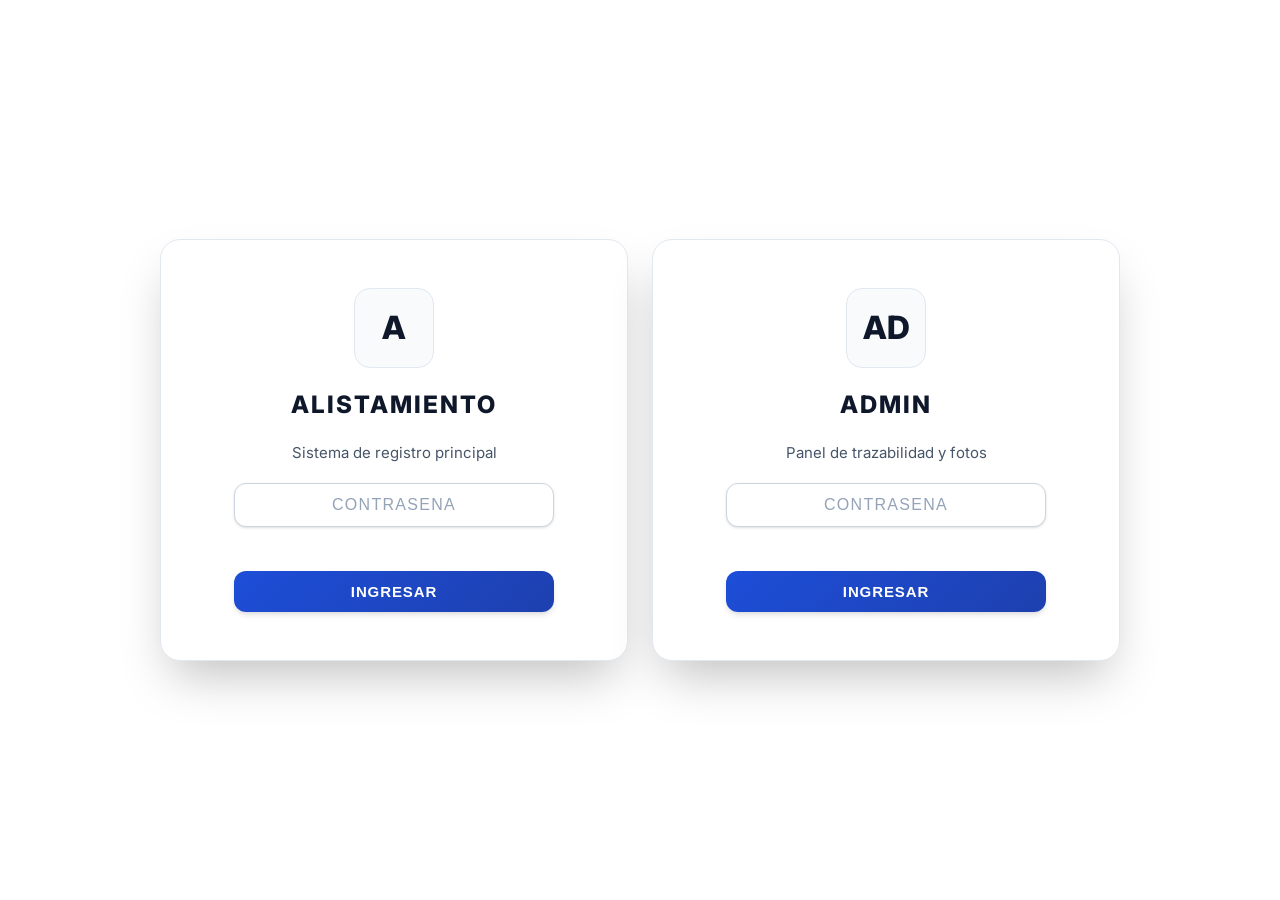
==== index.html @ 865c9947 "Add files via upload" ====
<!DOCTYPE html>
<html lang="es">
<head>
  <meta charset="UTF-8">
  <meta name="viewport" content="width=device-width, initial-scale=1.0">
  <title>ALISTAMIENTO - INICIO</title>
  <link rel="icon" type="image/png" href="Logo-Web-SI3.png">
  <link rel="stylesheet" href="Estilo.css">
  <style>
    .landing {
      min-height: 100vh;
      background: #ffffff;
      display: flex;
      align-items: center;
      justify-content: center;
      padding: 24px;
    }
    .landing-grid {
      width: 100%;
      max-width: 960px;
      display: grid;
      grid-template-columns: repeat(2, 1fr);
      gap: 24px;
    }
    .landing-card {
      background: #ffffff;
      border: 1px solid var(--border-light);
      border-radius: var(--radius-2xl);
      padding: 48px 32px;
      box-shadow: var(--shadow-2xl);
      text-align: center;
      display: flex;
      flex-direction: column;
      align-items: center;
      gap: 18px;
      text-decoration: none;
      color: inherit;
    }
    .landing-card:hover {
      transform: translateY(-6px);
      box-shadow: var(--shadow-2xl), 0 0 0 2px var(--primary-300);
      border-color: var(--primary-400);
    }
    .landing-icon {
      width: 80px;
      height: 80px;
      border-radius: var(--radius-xl);
      background: var(--bg-secondary);
      display: flex;
      align-items: center;
      justify-content: center;
      font-size: 32px;
      font-weight: 800;
      color: var(--text-primary);
      border: 1px solid var(--border-light);
    }
    .landing-title {
      font-size: 1.5rem;
      font-weight: 800;
      text-transform: uppercase;
      letter-spacing: 0.08em;
      color: var(--text-primary);
    }
    .landing-subtitle {
      font-size: 0.9375rem;
      color: var(--text-secondary);
      line-height: 1.5;
    }
    .landing-form {
      display: flex;
      flex-direction: column;
      gap: 12px;
      width: 100%;
      max-width: 320px;
    }
    .landing-input {
      width: 100%;
      padding: 12px 14px;
      border: 1.5px solid var(--border-default);
      border-radius: var(--radius-lg);
      font-size: 1rem;
      background: var(--bg-primary);
      color: var(--text-primary);
      box-shadow: var(--shadow-sm);
      text-align: center;
      letter-spacing: 0.08em;
    }
    .landing-input::placeholder {
      text-transform: uppercase;
      color: var(--text-tertiary);
      letter-spacing: 0.08em;
    }
    .landing-btn {
      width: 100%;
      padding: 12px 18px;
      border: none;
      border-radius: var(--radius-lg);
      background: linear-gradient(135deg, var(--primary-600) 0%, var(--primary-700) 100%);
      color: var(--text-inverse);
      font-weight: 700;
      letter-spacing: 0.06em;
      text-transform: uppercase;
      font-size: 0.9375rem;
      box-shadow: var(--shadow-md);
      cursor: pointer;
    }
    .landing-btn:hover {
      background: linear-gradient(135deg, var(--primary-700) 0%, var(--primary-800) 100%);
    }
    .landing-error {
      font-size: 0.875rem;
      color: #dc2626;
      font-weight: 700;
      text-transform: uppercase;
      letter-spacing: 0.04em;
      min-height: 20px;
    }
    @media (max-width: 640px) {
      .landing-grid {
        grid-template-columns: 1fr;
      }
      .landing-card {
        padding: 36px 24px;
      }
    }
  </style>
</head>
<body>
  <div class="landing">
    <div class="landing-grid">
      <div class="landing-card">
        <div class="landing-icon">A</div>
        <div class="landing-title">Alistamiento</div>
        <div class="landing-subtitle">Sistema de registro principal</div>
        <form class="landing-form" data-module="alistamiento">
          <input type="password" class="landing-input" placeholder="CONTRASENA" autocomplete="off" required>
          <div class="landing-error"></div>
          <button type="submit" class="landing-btn">INGRESAR</button>
        </form>
      </div>
      <div class="landing-card">
        <div class="landing-icon">AD</div>
        <div class="landing-title">Admin</div>
        <div class="landing-subtitle">Panel de trazabilidad y fotos</div>
        <form class="landing-form" data-module="admin">
          <input type="password" class="landing-input" placeholder="CONTRASENA" autocomplete="off" required>
          <div class="landing-error"></div>
          <button type="submit" class="landing-btn">INGRESAR</button>
        </form>
      </div>
    </div>
  </div>

  <script>
    const expectedPasswords = {
      alistamiento: 'ALISTAMIENTOCEDI2',
      admin: 'TRAZABILIDADCEDI2'
    };

    const redirects = {
      alistamiento: 'Alistamiento.html',
      admin: 'admin.html'
    };

    document.querySelectorAll('.landing-form').forEach(form => {
      const module = form.getAttribute('data-module');
      const input = form.querySelector('.landing-input');
      const error = form.querySelector('.landing-error');
      const btn = form.querySelector('.landing-btn');

      form.addEventListener('submit', (e) => {
        e.preventDefault();
        const password = input.value.trim();
        const expected = expectedPasswords[module];

        if (!password) {
          error.textContent = 'Ingresa la contrasena';
          return;
        }
        if (password !== expected) {
          error.textContent = 'Contrasena incorrecta';
          return;
        }

        error.textContent = '';
        btn.disabled = true;
        btn.textContent = 'INGRESANDO...';
        setTimeout(() => {
          window.location.href = redirects[module];
        }, 200);
      });
    });
  </script>
</body>
</html>
---- Estilo.css ----
@import url('https://fonts.googleapis.com/css2?family=Inter:wght@300;400;500;600;700;800&display=swap');

:root {
  --primary-50: #eff6ff;
  --primary-100: #dbeafe;
  --primary-200: #bfdbfe;
  --primary-300: #93c5fd;
  --primary-400: #60a5fa;
  --primary-500: #2563eb;
  --primary-600: #1d4ed8;
  --primary-700: #1e40af;
  --primary-800: #1e3a8a;
  --primary-900: #172554;

  --accent-50: #f0fdf4;
  --accent-100: #dcfce7;
  --accent-200: #bbf7d0;
  --accent-500: #22c55e;
  --accent-600: #16a34a;
  --accent-700: #15803d;

  --danger-50: #fef2f2;
  --danger-100: #fee2e2;
  --danger-500: #ef4444;
  --danger-600: #dc2626;
  --danger-700: #b91c1c;

  --gray-50: #f9fafb;
  --gray-100: #f3f4f6;
  --gray-200: #e5e7eb;
  --gray-300: #d1d5db;
  --gray-400: #9ca3af;
  --gray-500: #6b7280;
  --gray-600: #4b5563;
  --gray-700: #374151;
  --gray-800: #1f2937;
  --gray-900: #111827;

  --success: var(--accent-600);
  --warning: #f59e0b;
  --info: var(--primary-500);

  --bg-primary: #ffffff;
  --bg-secondary: #f8fafc;
  --bg-tertiary: #f1f5f9;
  --text-primary: #0f172a;
  --text-secondary: #475569;
  --text-tertiary: #94a3b8;
  --text-inverse: #ffffff;

  --border-light: #e2e8f0;
  --border-default: #cbd5e1;
  --border-dark: #94a3b8;

  --shadow-xs: 0 1px 2px 0 rgba(0, 0, 0, 0.05);
  --shadow-sm: 0 1px 3px 0 rgba(0, 0, 0, 0.1), 0 1px 2px -1px rgba(0, 0, 0, 0.1);
  --shadow-md: 0 4px 6px -1px rgba(0, 0, 0, 0.1), 0 2px 4px -2px rgba(0, 0, 0, 0.1);
  --shadow-lg: 0 10px 15px -3px rgba(0, 0, 0, 0.1), 0 4px 6px -4px rgba(0, 0, 0, 0.1);
  --shadow-xl: 0 20px 25px -5px rgba(0, 0, 0, 0.1), 0 8px 10px -6px rgba(0, 0, 0, 0.1);
  --shadow-2xl: 0 25px 50px -12px rgba(0, 0, 0, 0.25);

  --radius-sm: 0.375rem;
  --radius-md: 0.5rem;
  --radius-lg: 0.75rem;
  --radius-xl: 1rem;
  --radius-2xl: 1.25rem;
  --radius-full: 9999px;

  --space-1: 0.25rem;
  --space-2: 0.5rem;
  --space-3: 0.75rem;
  --space-4: 1rem;
  --space-5: 1.25rem;
  --space-6: 1.5rem;
  --space-8: 2rem;
  --space-10: 2.5rem;
  --space-12: 3rem;
}

*, *::before, *::after {
  margin: 0;
  padding: 0;
  box-sizing: border-box;
}

/* Respeta la preferencia del usuario de reducir animaciones */
@media (prefers-reduced-motion: reduce) {
  *, *::before, *::after {
    animation-duration: 0.01ms !important;
    animation-iteration-count: 1 !important;
    transition-duration: 0.01ms !important;
    scroll-behavior: auto !important;
  }
}

/* Anillo de foco visible y consistente para navegación por teclado */
a:focus-visible,
button:focus-visible,
input:focus-visible,
select:focus-visible,
.btn:focus-visible,
.menu-link:focus-visible,
.referencia-item:focus-visible {
  outline: 2px solid var(--primary-500);
  outline-offset: 2px;
}

::-webkit-scrollbar {
  width: 8px;
  height: 8px;
}

::-webkit-scrollbar-thumb {
  background: #cbd5e1;
  border-radius: var(--radius-full);
  border: 2px solid #f8fafc;
}

::-webkit-scrollbar-track {
  background: #f1f5f9;
  border-radius: var(--radius-full);
}

body {
  font-family: 'Inter', -apple-system, BlinkMacSystemFont, 'Segoe UI', Roboto, Oxygen, Ubuntu, Cantarell, sans-serif;
  font-size: 16px;
  line-height: 1.6;
  color: var(--text-primary);
  background: #f1f5f9;
  min-height: 100vh;
  padding: 0;
}

.header {
  background: #ffffff;
  color: var(--text-primary);
  padding: var(--space-5) var(--space-8);
  display: flex;
  align-items: center;
  justify-content: space-between;
  box-shadow: var(--shadow-lg);
  position: sticky;
  top: 0;
  z-index: 50;
  border-bottom: 1px solid var(--border-light);
  animation: slideDown 0.5s ease-out;
}

@keyframes slideDown {
  from {
    opacity: 0;
    transform: translateY(-20px);
  }
  to {
    opacity: 1;
    transform: translateY(0);
  }
}

.logo {
  display: flex;
  align-items: center;
  gap: var(--space-3);
  transition: transform 0.3s ease;
}

.logo:hover {
  transform: scale(1.02);
}

.logo-img {
  width: 48px;
  height: 48px;
  filter: drop-shadow(0 4px 8px rgba(0, 0, 0, 0.35));
  transition: transform 0.3s ease;
}

.logo:hover .logo-img {
  transform: scale(1.08) rotate(-3deg);
}

.logo-text {
  display: flex;
  flex-direction: column;
  line-height: 1.2;
}

.logo-title {
  font-size: 1.25rem;
  font-weight: 800;
  letter-spacing: 1.5px;
  color: var(--text-primary);
  text-transform: uppercase;
}

.logo-subtitle {
  font-size: 0.75rem;
  opacity: 0.85;
  letter-spacing: 0.5px;
  font-weight: 500;
  color: var(--text-secondary);
  text-transform: uppercase;
}

.board-banner {
  width: calc(100% - 48px);
  max-width: 1600px;
  margin: 32px auto;
  background: linear-gradient(135deg, #ffffff 0%, #f8fafc 100%);
  border: 1px solid var(--border-light);
  border-radius: var(--radius-2xl);
  padding: var(--space-8);
  display: flex;
  flex-direction: column;
  gap: var(--space-8);
  box-shadow: var(--shadow-2xl);
  box-sizing: border-box;
}

.board-banner-header {
  display: flex;
  align-items: center;
  justify-content: space-between;
  flex-wrap: wrap;
  gap: var(--space-5);
  padding-bottom: var(--space-6);
  border-bottom: 2px solid var(--border-light);
}

.board-banner-header h2 {
  font-size: 2rem;
  color: var(--text-primary);
  font-weight: 800;
  display: flex;
  align-items: center;
  gap: var(--space-3);
  letter-spacing: -0.02em;
}

.board-banner-header h2::before {
  content: '';
  display: inline-block;
  width: 10px;
  height: 2.5rem;
  background: linear-gradient(180deg, var(--primary-500) 0%, var(--primary-700) 100%);
  border-radius: var(--radius-full);
  box-shadow: 0 0 16px rgba(37, 99, 235, 0.5);
}

.board-actions {
  display: flex;
  gap: var(--space-4);
  align-items: center;
  flex-wrap: wrap;
}

@media (max-width: 1024px) {
  .board-actions .btn {
    padding: var(--space-3) var(--space-5);
    font-size: 0.9375rem;
    min-height: 44px;
  }
}

@media (max-width: 640px) {
  .board-actions {
    width: 100%;
    justify-content: stretch;
  }

  .board-actions .btn {
    flex: 1;
    min-width: 0;
    width: 100%;
  }
}

.tablero-banner-grid {
  display: flex;
  gap: var(--space-6);
  overflow-x: auto;
  padding-bottom: var(--space-4);
  min-height: 360px;
  align-items: stretch;
  justify-content: center;
}

.foto-card {
  background: var(--bg-primary);
  border: 1px solid var(--border-default);
  border-radius: var(--radius-xl);
  overflow: hidden;
  box-shadow: var(--shadow-lg);
  transition: all 0.3s cubic-bezier(0.4, 0, 0.2, 1);
  position: relative;
  width: clamp(320px, 70vw, 800px);
  aspect-ratio: 16 / 10;
  max-height: 520px;
  flex-shrink: 0;
}

.foto-card:hover {
  transform: translateY(-10px) scale(1.02);
  box-shadow: var(--shadow-2xl), 0 0 0 2px var(--primary-300);
  border-color: var(--primary-400);
}

.foto-card img {
  position: absolute;
  inset: 0;
  width: 100%;
  height: 100%;
  object-fit: contain;
  display: block;
  background: #ffffff;
  padding: var(--space-2);
}

.foto-actions {
  position: absolute;
  bottom: 0;
  left: 0;
  right: 0;
  display: flex;
  gap: var(--space-3);
  padding: var(--space-4);
  background: linear-gradient(180deg, rgba(0, 0, 0, 0) 0%, rgba(0, 0, 0, 0.85) 100%);
  border-top: none;
  z-index: 2;
  opacity: 0;
  transition: opacity 0.25s ease;
}

.foto-card:hover .foto-actions,
.foto-card.show-actions .foto-actions {
  opacity: 1;
}

.foto-actions button {
  flex: 1;
}

.btn-foto {
  padding: var(--space-4) var(--space-4);
  border: none;
  border-radius: var(--radius-lg);
  cursor: pointer;
  font-size: 1rem;
  font-weight: 700;
  transition: all 0.25s ease;
  display: inline-flex;
  align-items: center;
  justify-content: center;
  gap: var(--space-2);
  letter-spacing: 0.02em;
  text-transform: uppercase;
  min-height: 48px;
}

.btn-foto-update {
  background: var(--primary-500);
  color: var(--text-inverse);
  box-shadow: var(--shadow-sm);
}

.btn-foto-update:hover {
  background: var(--primary-600);
  transform: translateY(-2px);
  box-shadow: var(--shadow-md);
}

.btn-foto-delete {
  background: var(--danger-500);
  color: var(--text-inverse);
  box-shadow: var(--shadow-sm);
}

.btn-foto-delete:hover {
  background: var(--danger-600);
  transform: translateY(-2px);
  box-shadow: var(--shadow-md);
}

.board-empty {
  width: 100%;
  min-height: 360px;
  text-align: center;
  padding: var(--space-12) var(--space-6);
  color: var(--text-tertiary);
  border: 3px dashed var(--border-dark);
  border-radius: var(--radius-xl);
  background: var(--bg-primary);
  font-size: 1.25rem;
  font-weight: 600;
  display: flex;
  align-items: center;
  justify-content: center;
  box-sizing: border-box;
  letter-spacing: 0.02em;
}

.container {
  max-width: 1200px;
  margin: var(--space-8) auto;
  background: var(--bg-primary);
  padding: var(--space-8);
  border-radius: var(--radius-xl);
  box-shadow: var(--shadow-lg);
  border: 1px solid var(--border-light);
}

h1 {
  text-align: center;
  margin-bottom: var(--space-8);
  color: var(--text-primary);
  font-size: 2.25rem;
  font-weight: 800;
  letter-spacing: 0.5px;
  text-transform: uppercase;
  background: linear-gradient(135deg, var(--primary-700) 0%, var(--primary-500) 100%);
  -webkit-background-clip: text;
  -webkit-text-fill-color: transparent;
  background-clip: text;
}

#formAlistamiento {
  background: var(--bg-secondary);
  border: 1px solid var(--border-light);
  border-radius: var(--radius-xl);
  padding: var(--space-6);
  margin-bottom: var(--space-6);
  box-shadow: var(--shadow-sm);
}

.form-row {
  display: grid;
  grid-template-columns: repeat(auto-fit, minmax(200px, 1fr));
  gap: var(--space-5);
  margin-bottom: var(--space-5);
}

.form-row:last-of-type {
  margin-bottom: 0;
}

.form-group {
  display: flex;
  flex-direction: column;
  position: relative;
}

.form-group label {
  font-weight: 600;
  margin-bottom: var(--space-2);
  font-size: 0.8125rem;
  color: var(--text-secondary);
  text-transform: uppercase;
  letter-spacing: 0.05em;
}

.form-group-search {
  position: relative;
}

.search-input-wrap {
  position: relative;
  display: flex;
  align-items: center;
}

.search-logo {
  position: absolute;
  left: 14px;
  width: 32px;
  height: 32px;
  object-fit: contain;
  pointer-events: none;
  z-index: 2;
  opacity: 0.9;
}

#referencia {
  padding-left: 58px;
  width: 100%;
}

.form-group input,
.form-group select {
  padding: var(--space-4) var(--space-4);
  border: 1.5px solid var(--border-default);
  border-radius: var(--radius-lg);
  font-size: 1rem;
  font-weight: 500;
  background-color: var(--bg-primary);
  transition: all 0.2s ease;
  box-shadow: var(--shadow-sm);
  color: var(--text-primary);
  height: 52px;
}

.form-group input::placeholder {
  color: var(--text-tertiary);
  font-weight: 400;
  text-transform: uppercase;
  letter-spacing: 0.04em;
}

.form-group input:hover,
.form-group select:hover {
  border-color: var(--border-dark);
  box-shadow: var(--shadow-md);
}

.form-group input:focus,
.form-group select:focus {
  outline: none;
  border-color: var(--primary-500);
  box-shadow: 0 0 0 4px var(--primary-100), var(--shadow-md);
}

.form-actions {
  display: flex;
  gap: var(--space-4);
  justify-content: flex-end;
  flex-wrap: wrap;
  margin-top: var(--space-6);
  padding-top: var(--space-5);
  border-top: 1px solid var(--border-light);
  align-items: center;
}

.btn {
  display: inline-flex;
  align-items: center;
  justify-content: center;
  gap: var(--space-2);
  padding: var(--space-3) var(--space-5);
  border: none;
  border-radius: var(--radius-lg);
  cursor: pointer;
  font-size: 0.9375rem;
  font-weight: 700;
  letter-spacing: 0.02em;
  text-transform: uppercase;
  min-height: 44px;
  transition: all 0.25s cubic-bezier(0.4, 0, 0.2, 1);
  position: relative;
  overflow: hidden;
  white-space: nowrap;
  text-decoration: none;
  line-height: 1.2;
}

.btn::before {
  content: '';
  position: absolute;
  top: 0;
  left: -100%;
  width: 100%;
  height: 100%;
  background: linear-gradient(90deg, transparent, rgba(255, 255, 255, 0.2), transparent);
  transition: left 0.5s;
}

.btn:hover::before {
  left: 100%;
}

.btn:active {
  transform: translateY(0);
}

.btn-primary {
  background: linear-gradient(135deg, var(--primary-600) 0%, var(--primary-700) 100%);
  color: var(--text-inverse);
  box-shadow: var(--shadow-md), 0 0 0 0 rgba(37, 99, 235, 0.4);
  font-size: 1.0625rem;
  padding: var(--space-4) var(--space-8);
  min-height: 52px;
}

.btn-primary:hover {
  transform: translateY(-2px);
  box-shadow: var(--shadow-lg), 0 0 0 4px rgba(37, 99, 235, 0.15);
  background: linear-gradient(135deg, var(--primary-700) 0%, var(--primary-800) 100%);
}

.btn-primary:active {
  transform: translateY(0);
  box-shadow: var(--shadow-sm);
}

.btn-secondary {
  background: var(--bg-secondary);
  color: var(--text-secondary);
  border: 1.5px solid var(--border-default);
  box-shadow: var(--shadow-xs);
  font-size: 0.9375rem;
  padding: var(--space-3) var(--space-6);
  min-height: 44px;
}

.btn-secondary:hover {
  background: var(--gray-50);
  border-color: var(--border-dark);
  transform: translateY(-1px);
  box-shadow: var(--shadow-sm);
  color: var(--text-primary);
}

.btn-secondary:active {
  transform: translateY(0);
  background: var(--gray-100);
  box-shadow: var(--shadow-xs);
}

.btn-outline {
  background: transparent;
  color: var(--text-secondary);
  border: 1.5px solid var(--border-default);
  box-shadow: none;
  font-size: 0.9375rem;
  padding: var(--space-3) var(--space-6);
  min-height: 44px;
}

.btn-outline:hover {
  background: var(--bg-secondary);
  border-color: var(--border-dark);
  transform: translateY(-1px);
  box-shadow: var(--shadow-sm);
  color: var(--text-primary);
}

.btn-outline:active {
  transform: translateY(0);
  background: var(--gray-100);
  box-shadow: var(--shadow-xs);
}

.btn-update {
  background: linear-gradient(135deg, var(--accent-600) 0%, var(--accent-700) 100%);
  color: var(--text-inverse);
  box-shadow: var(--shadow-md), 0 0 0 0 rgba(22, 163, 74, 0.4);
}

.btn-update:hover {
  transform: translateY(-2px);
  box-shadow: var(--shadow-lg), 0 0 0 4px rgba(22, 163, 74, 0.15);
  background: linear-gradient(135deg, var(--accent-700) 0%, #15803d 100%);
}

.btn-update:active {
  transform: translateY(0);
  box-shadow: var(--shadow-sm);
}

@media (max-width: 1024px) {
  .btn {
    padding: var(--space-3) var(--space-4);
    font-size: 0.875rem;
    min-height: 40px;
  }

  .btn-primary {
    padding: var(--space-3) var(--space-6);
    min-height: 44px;
    font-size: 1rem;
  }

  .btn-secondary,
  .btn-outline {
    padding: var(--space-3) var(--space-4);
    min-height: 40px;
    font-size: 0.875rem;
  }

  .board-actions .btn {
    padding: var(--space-3) var(--space-5);
    font-size: 0.9375rem;
    min-height: 44px;
  }
}

@media (max-width: 640px) {
  .btn {
    width: 100%;
  }

  .board-actions {
    width: 100%;
    justify-content: stretch;
  }

  .board-actions .btn {
    flex: 1;
    min-width: 0;
    width: 100%;
  }

  .btn-confirmar-firma,
  .btn-limpiar-firma,
  .btn-edit,
  .btn-delete {
    font-size: 0.75rem;
    padding: var(--space-1) var(--space-2);
    min-height: 32px;
  }
}

.btn-confirmar-firma {
  padding: var(--space-2) var(--space-3);
  background: var(--accent-600);
  color: var(--text-inverse);
  border: none;
  border-radius: var(--radius-md);
  cursor: pointer;
  font-size: 0.8125rem;
  font-weight: 600;
  transition: all 0.25s cubic-bezier(0.4, 0, 0.2, 1);
  display: inline-flex;
  align-items: center;
  gap: var(--space-1);
  box-shadow: var(--shadow-xs);
  min-height: 36px;
}

.btn-confirmar-firma:hover {
  background: var(--accent-700);
  transform: translateY(-1px);
  box-shadow: var(--shadow-md);
}

.btn-confirmar-firma:active {
  transform: translateY(0);
  background: var(--accent-700);
}

.hidden {
  display: none;
}

.hidden-input {
  position: absolute;
  width: 1px;
  height: 1px;
  padding: 0;
  margin: -1px;
  overflow: hidden;
  clip: rect(0, 0, 0, 0);
  white-space: nowrap;
  border: 0;
}

.header-actions {
  display: flex;
  align-items: center;
  gap: var(--space-3);
}

.form-group--relative {
  position: relative;
}

@media (max-width: 1024px) {
  .table-container {
    margin-left: calc(-1 * var(--space-6));
    margin-right: calc(-1 * var(--space-6));
  }

  .table-wrapper {
    border-radius: 0;
    border-left: none;
    border-right: none;
  }
}

@media (max-width: 640px) {
  .table-wrapper {
    margin-left: calc(-1 * var(--space-4));
    margin-right: calc(-1 * var(--space-4));
  }

  th,
  td {
    padding: var(--space-3) var(--space-2);
    font-size: 0.8125rem;
  }

  .btn-confirmar-firma,
  .btn-limpiar-firma {
    font-size: 0.75rem;
    padding: var(--space-1) var(--space-2);
  }
}

.btn-delete {
  padding: var(--space-2) var(--space-3);
  background: var(--danger-500);
  color: var(--text-inverse);
  border: none;
  border-radius: var(--radius-md);
  cursor: pointer;
  font-size: 0.8125rem;
  font-weight: 600;
  transition: all 0.25s cubic-bezier(0.4, 0, 0.2, 1);
  box-shadow: var(--shadow-xs);
  display: inline-flex;
  align-items: center;
  gap: var(--space-1);
  min-height: 36px;
}

.btn-delete:hover {
  background: var(--danger-600);
  transform: translateY(-1px);
  box-shadow: var(--shadow-md);
}

.btn-delete:active {
  transform: translateY(0);
  background: var(--danger-700);
}

.btn-edit {
  padding: var(--space-2) var(--space-3);
  background: var(--warning);
  color: var(--text-inverse);
  border: none;
  border-radius: var(--radius-md);
  cursor: pointer;
  font-size: 0.8125rem;
  font-weight: 600;
  transition: all 0.25s cubic-bezier(0.4, 0, 0.2, 1);
  box-shadow: var(--shadow-xs);
  display: inline-flex;
  align-items: center;
  gap: var(--space-1);
  min-height: 36px;
}

.btn-edit:hover {
  background: #d97706;
  transform: translateY(-1px);
  box-shadow: var(--shadow-md);
}

.btn-edit:active {
  transform: translateY(0);
  background: #b45309;
}

#firmaRecibe {
  border: 1.5px solid var(--border-default);
  border-radius: var(--radius-lg);
  background-color: var(--bg-primary);
  cursor: crosshair;
  touch-action: none;
  display: block;
  width: 100%;
  max-width: 260px;
  height: 80px;
  transition: border-color 0.2s ease, box-shadow 0.2s ease;
  box-shadow: var(--shadow-xs);
}

#firmaRecibe:hover {
  border-color: var(--border-dark);
}

#firmaRecibe:focus {
  outline: none;
  border-color: var(--primary-500);
  box-shadow: 0 0 0 3px var(--primary-100), var(--shadow-xs);
}

#firmaRecibe:active {
  border-color: var(--primary-500);
  box-shadow: 0 0 0 3px var(--primary-100), var(--shadow-xs);
}

.btn-limpiar-firma {
  padding: var(--space-2) var(--space-3);
  background: var(--gray-600);
  color: var(--text-inverse);
  border: none;
  border-radius: var(--radius-md);
  cursor: pointer;
  font-size: 0.8125rem;
  font-weight: 600;
  transition: all 0.25s cubic-bezier(0.4, 0, 0.2, 1);
  margin-top: var(--space-2);
  display: inline-flex;
  align-items: center;
  gap: var(--space-1);
  box-shadow: var(--shadow-xs);
  min-height: 36px;
}

.btn-limpiar-firma:hover {
  background: var(--gray-700);
  transform: translateY(-1px);
  box-shadow: var(--shadow-md);
}

.btn-limpiar-firma:active {
  transform: translateY(0);
  background: var(--gray-800);
}

.firma-wrap {
  position: relative;
  display: flex;
  flex-direction: column;
  cursor: pointer;
  border-radius: var(--radius-lg);
  overflow: hidden;
  border: 1.5px solid var(--border-default);
  background: #ffffff;
  box-shadow: var(--shadow-sm);
  transition: all 0.25s ease;
}

.firma-wrap:hover {
  border-color: var(--border-dark);
  box-shadow: var(--shadow-md);
}

.firma-canvas {
  display: block;
  width: 100%;
  height: auto;
  background: #ffffff;
  flex-shrink: 0;
}

.firma-hint {
  position: absolute;
  inset: 0;
  display: flex;
  align-items: center;
  justify-content: center;
  background: rgba(255, 255, 255, 0.55);
  color: var(--text-secondary);
  font-weight: 700;
  font-size: 0.8125rem;
  text-transform: uppercase;
  letter-spacing: 0.06em;
  pointer-events: none;
  transition: opacity 0.2s ease;
}

.firma-wrap.expandido {
  position: fixed;
  inset: 0;
  z-index: 90;
  background: rgba(15, 23, 42, 0.45);
  backdrop-filter: blur(4px);
  display: flex;
  flex-direction: column;
  align-items: center;
  justify-content: center;
  padding: 24px;
  border: none;
  box-shadow: none;
  border-radius: 0;
}

.firma-wrap.expandido .firma-canvas {
  max-width: 100%;
  max-height: 70vh;
  width: auto;
  height: auto;
  border-radius: var(--radius-xl);
  box-shadow: var(--shadow-2xl);
  background: #ffffff;
}

.firma-wrap.expandido .firma-hint {
  display: none;
}

.firma-wrap.expandido .firma-actions {
  display: flex;
  gap: var(--space-3);
  margin-top: var(--space-4);
  position: relative;
  z-index: 2;
}

.firma-actions {
  display: none;
  gap: var(--space-2);
  margin-top: var(--space-2);
  align-items: center;
}

.firma-wrap:not(.expandido) .firma-actions {
  display: flex;
}

.toast {
  position: fixed;
  bottom: var(--space-6);
  right: var(--space-6);
  padding: var(--space-4) var(--space-5);
  border-radius: var(--radius-lg);
  color: var(--text-inverse);
  font-weight: 600;
  font-size: 0.9375rem;
  box-shadow: var(--shadow-xl);
  z-index: 1000;
  opacity: 0;
  transform: translateY(20px) scale(0.95);
  transition: all 0.4s cubic-bezier(0.4, 0, 0.2, 1);
  pointer-events: none;
  backdrop-filter: blur(12px);
  border: 1px solid rgba(255, 255, 255, 0.2);
}

.toast.show {
  opacity: 1;
  transform: translateY(0) scale(1);
}

.toast.success {
  background: linear-gradient(135deg, var(--accent-600) 0%, var(--accent-700) 100%);
}

.toast.error {
  background: linear-gradient(135deg, var(--danger-500) 0%, var(--danger-600) 100%);
}

.toast.info {
  background: linear-gradient(135deg, var(--primary-500) 0%, var(--primary-700) 100%);
}

.referencia-dropdown {
  position: absolute;
  top: 100%;
  left: 0;
  right: 0;
  background: var(--bg-primary);
  border: 1px solid var(--border-light);
  border-radius: var(--radius-lg);
  box-shadow: var(--shadow-lg);
  z-index: 100;
  max-height: 320px;
  overflow-y: auto;
  margin-top: var(--space-1);
}

.referencia-item {
  padding: var(--space-3) var(--space-4);
  cursor: pointer;
  border-bottom: 1px solid var(--border-light);
  transition: background 0.15s ease;
  font-size: 0.875rem;
  color: var(--text-primary);
}

.referencia-item:last-child {
  border-bottom: none;
}

.referencia-item:hover,
.referencia-item.active {
  background: var(--primary-50);
  color: var(--primary-700);
}

.referencia-item .ref-code {
  font-weight: 700;
  display: block;
  margin-bottom: 2px;
  font-size: 0.9375rem;
}

.referencia-item .ref-meta {
  font-size: 0.75rem;
  color: var(--text-secondary);
  display: block;
  margin-bottom: 1px;
}

.hamburger {
  display: flex;
  flex-direction: column;
  gap: 5px;
  background: transparent;
  border: none;
  cursor: pointer;
  padding: 8px;
  z-index: 60;
}

.hamburger span {
  display: block;
  width: 26px;
  height: 3px;
  background: var(--text-primary);
  border-radius: 2px;
  transition: all 0.3s ease;
}

.menu-overlay {
  position: fixed;
  inset: 0;
  background: rgba(15, 23, 42, 0.45);
  backdrop-filter: blur(4px);
  z-index: 80;
  display: none;
  align-items: stretch;
  justify-content: flex-end;
}

.menu-overlay.open {
  display: flex;
}

.menu-panel {
  width: min(280px, 85vw);
  background: #ffffff;
  border-left: 1px solid var(--border-light);
  box-shadow: var(--shadow-2xl);
  padding: var(--space-6);
  display: flex;
  flex-direction: column;
  gap: var(--space-6);
  animation: slideInRight 0.3s ease-out;
}

@keyframes slideInRight {
  from {
    opacity: 0;
    transform: translateX(40px);
  }
  to {
    opacity: 1;
    transform: translateX(0);
  }
}

.menu-close {
  align-self: flex-end;
  background: transparent;
  border: none;
  font-size: 1.5rem;
  cursor: pointer;
  color: var(--text-secondary);
  padding: var(--space-2);
}

.menu-title {
  font-size: 1rem;
  font-weight: 700;
  letter-spacing: 0.1em;
  text-transform: uppercase;
  color: var(--text-secondary);
}

.menu-list {
  list-style: none;
  display: flex;
  flex-direction: column;
  gap: var(--space-3);
  padding: 0;
  margin: 0;
}

.menu-link {
  display: block;
  padding: var(--space-3) var(--space-4);
  border-radius: var(--radius-lg);
  background: var(--bg-secondary);
  color: var(--text-primary);
  font-weight: 700;
  letter-spacing: 0.05em;
  text-transform: uppercase;
  text-decoration: none;
  transition: all 0.2s ease;
  border: 1px solid var(--border-light);
}

.menu-link:hover,
.menu-link.active {
  background: var(--primary-50);
  color: var(--primary-700);
  border-color: var(--primary-200);
}

.trazabilidad-form {
  background: var(--bg-secondary);
  border: 1px solid var(--border-light);
  border-radius: var(--radius-xl);
  padding: var(--space-6);
  margin-bottom: var(--space-6);
  box-shadow: var(--shadow-sm);
}

.tz-preview {
  margin-top: var(--space-4);
  width: 100%;
  max-width: 360px;
  border-radius: var(--radius-lg);
  border: 1px solid var(--border-light);
  box-shadow: var(--shadow-sm);
  background: #ffffff;
}

.admin .table-container h2,
.trazabilidad .table-container h2 {
  font-size: 1.125rem;
}

.admin-grid {
  display: grid;
  grid-template-columns: repeat(auto-fill, minmax(260px, 1fr));
  gap: var(--space-5);
}

.admin-empty {
  text-align: center;
  color: var(--text-tertiary);
  padding: var(--space-8);
  font-size: 1rem;
}

.admin-card {
  background: var(--bg-primary);
  border: 1px solid var(--border-light);
  border-radius: var(--radius-xl);
  box-shadow: var(--shadow-lg);
  overflow: hidden;
  display: flex;
  flex-direction: column;
  transition: transform 0.2s ease, box-shadow 0.2s ease;
}

.admin-card:hover {
  transform: translateY(-4px);
  box-shadow: var(--shadow-2xl);
}

.admin-card-header {
  display: flex;
  align-items: flex-start;
  justify-content: space-between;
  gap: var(--space-3);
  padding: var(--space-4);
  border-bottom: 1px solid var(--border-light);
  background: var(--bg-secondary);
}

.admin-card-title {
  font-weight: 700;
  font-size: 0.9375rem;
  text-transform: uppercase;
  letter-spacing: 0.05em;
  color: var(--text-primary);
}

.admin-card-meta {
  font-size: 0.8125rem;
  color: var(--text-secondary);
  margin-top: 2px;
}

.admin-card-body {
  padding: var(--space-4);
  background: #ffffff;
  display: flex;
  align-items: center;
  justify-content: center;
  min-height: 220px;
}

.admin-card-img {
  width: 100%;
  height: 100%;
  max-height: 320px;
  object-fit: contain;
  border-radius: var(--radius-lg);
  cursor: pointer;
  background: #ffffff;
}

.admin-card-empty {
  color: var(--text-tertiary);
  font-size: 0.875rem;
}

@media (max-width: 1024px) {
  .board-banner {
    width: calc(100% - 32px);
    margin: 16px auto;
    padding: var(--space-5);
    gap: var(--space-5);
  }

  .board-banner-header h2 {
    font-size: 1.75rem;
  }

  .board-banner-header h2::before {
    height: 2rem;
  }

  .container {
    margin: var(--space-6) auto;
    padding: var(--space-6);
  }

  h1 {
    font-size: 1.5rem;
    margin-bottom: var(--space-6);
  }

  .form-row {
    grid-template-columns: repeat(2, 1fr);
    gap: var(--space-4);
  }

  .form-actions {
    justify-content: stretch;
  }

  .btn-primary {
    flex: 1;
    min-width: 0;
  }

  .btn-secondary {
    flex: 0 0 auto;
  }

  .btn-outline {
    flex: 0 0 auto;
  }

  .btn {
    min-height: 52px;
    font-size: 1rem;
  }

  .tablero-banner-grid {
    min-height: 300px;
  }

  .foto-card {
    width: clamp(280px, 65vw, 600px);
    aspect-ratio: 16 / 10;
    max-height: 400px;
  }

  table {
    font-size: 0.8125rem;
  }

  th,
  td {
    padding: var(--space-3) var(--space-2);
  }
}

@media (max-width: 768px) {
  .form-row {
    grid-template-columns: 1fr;
    gap: var(--space-4);
  }

  .form-actions {
    flex-direction: column;
    gap: var(--space-3);
  }

  .btn-primary,
  .btn-secondary,
  .btn-outline {
    width: 100%;
    flex: 1 1 auto;
  }

  .btn {
    width: 100%;
    justify-content: center;
  }
}

@media (max-width: 640px) {
  .header {
    padding: var(--space-3) var(--space-4);
  }

  .logo-img {
    width: 52px;
    height: 52px;
  }

  .logo-title {
    font-size: 1.35rem;
  }

  .logo-subtitle {
    font-size: 0.8rem;
  }

  .container {
    margin: var(--space-4);
    padding: var(--space-5);
  }

  h1 {
    font-size: 1.75rem;
    margin-bottom: var(--space-6);
  }

  .form-row {
    grid-template-columns: 1fr;
    gap: var(--space-4);
  }

  .form-actions {
    flex-direction: column;
  }

  .btn,
  .btn-outline {
    width: 100%;
    justify-content: center;
  }

  table {
    font-size: 0.8125rem;
  }

  th,
  td {
    padding: var(--space-3) var(--space-2);
  }
}
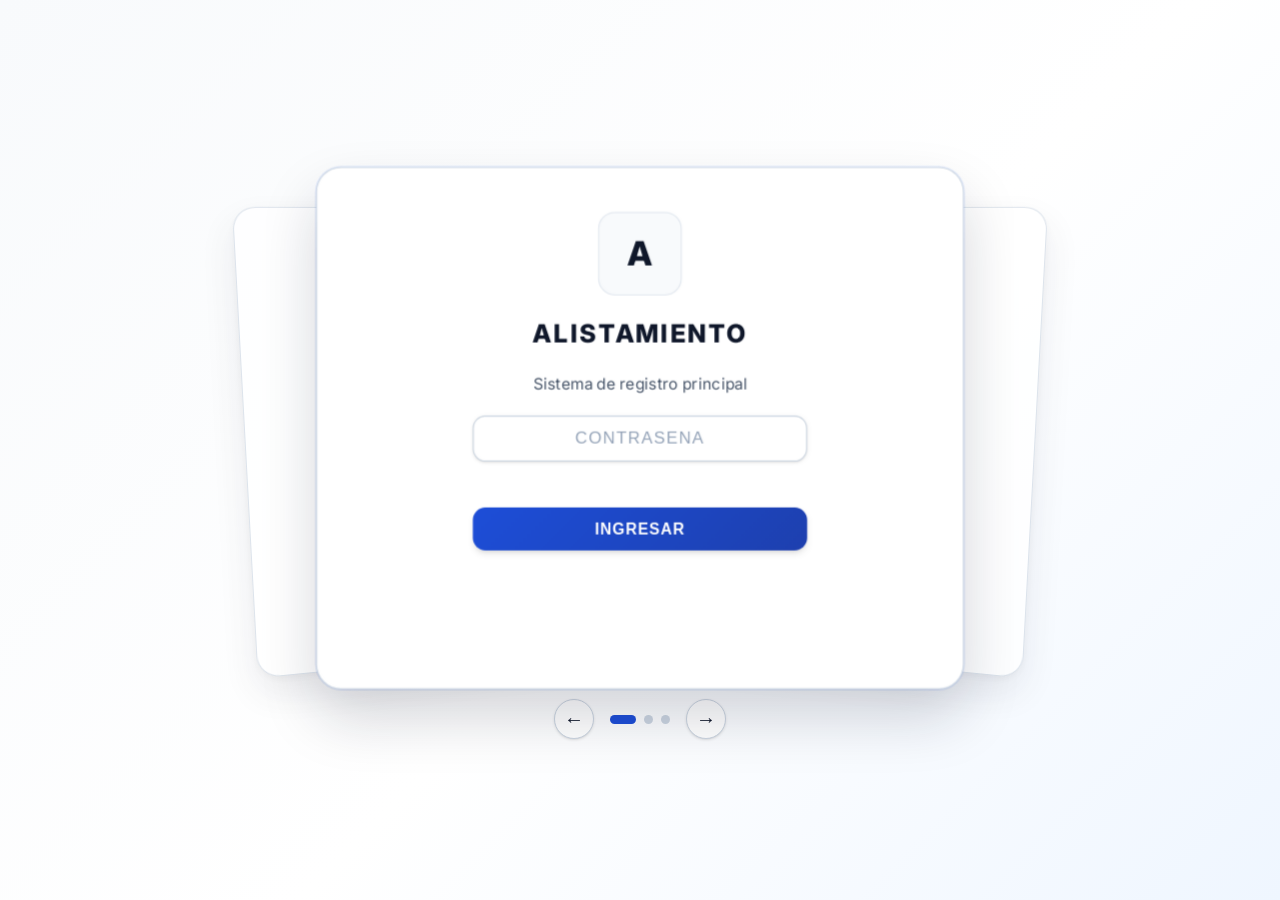
==== commit c5820f02: "Add files via upload" ====
--- a/index.html
+++ b/index.html
@@ -1,195 +1,380 @@
-<!DOCTYPE html>
-<html lang="es">
-<head>
-  <meta charset="UTF-8">
-  <meta name="viewport" content="width=device-width, initial-scale=1.0">
-  <title>ALISTAMIENTO - INICIO</title>
-  <link rel="icon" type="image/png" href="Logo-Web-SI3.png">
-  <link rel="stylesheet" href="Estilo.css">
-  <style>
-    .landing {
-      min-height: 100vh;
-      background: #ffffff;
-      display: flex;
-      align-items: center;
-      justify-content: center;
-      padding: 24px;
-    }
-    .landing-grid {
-      width: 100%;
-      max-width: 960px;
-      display: grid;
-      grid-template-columns: repeat(2, 1fr);
-      gap: 24px;
-    }
-    .landing-card {
-      background: #ffffff;
-      border: 1px solid var(--border-light);
-      border-radius: var(--radius-2xl);
-      padding: 48px 32px;
-      box-shadow: var(--shadow-2xl);
-      text-align: center;
-      display: flex;
-      flex-direction: column;
-      align-items: center;
-      gap: 18px;
-      text-decoration: none;
-      color: inherit;
-    }
-    .landing-card:hover {
-      transform: translateY(-6px);
-      box-shadow: var(--shadow-2xl), 0 0 0 2px var(--primary-300);
-      border-color: var(--primary-400);
-    }
-    .landing-icon {
-      width: 80px;
-      height: 80px;
-      border-radius: var(--radius-xl);
-      background: var(--bg-secondary);
-      display: flex;
-      align-items: center;
-      justify-content: center;
-      font-size: 32px;
-      font-weight: 800;
-      color: var(--text-primary);
-      border: 1px solid var(--border-light);
-    }
-    .landing-title {
-      font-size: 1.5rem;
-      font-weight: 800;
-      text-transform: uppercase;
-      letter-spacing: 0.08em;
-      color: var(--text-primary);
-    }
-    .landing-subtitle {
-      font-size: 0.9375rem;
-      color: var(--text-secondary);
-      line-height: 1.5;
-    }
-    .landing-form {
-      display: flex;
-      flex-direction: column;
-      gap: 12px;
-      width: 100%;
-      max-width: 320px;
-    }
-    .landing-input {
-      width: 100%;
-      padding: 12px 14px;
-      border: 1.5px solid var(--border-default);
-      border-radius: var(--radius-lg);
-      font-size: 1rem;
-      background: var(--bg-primary);
-      color: var(--text-primary);
-      box-shadow: var(--shadow-sm);
-      text-align: center;
-      letter-spacing: 0.08em;
-    }
-    .landing-input::placeholder {
-      text-transform: uppercase;
-      color: var(--text-tertiary);
-      letter-spacing: 0.08em;
-    }
-    .landing-btn {
-      width: 100%;
-      padding: 12px 18px;
-      border: none;
-      border-radius: var(--radius-lg);
-      background: linear-gradient(135deg, var(--primary-600) 0%, var(--primary-700) 100%);
-      color: var(--text-inverse);
-      font-weight: 700;
-      letter-spacing: 0.06em;
-      text-transform: uppercase;
-      font-size: 0.9375rem;
-      box-shadow: var(--shadow-md);
-      cursor: pointer;
-    }
-    .landing-btn:hover {
-      background: linear-gradient(135deg, var(--primary-700) 0%, var(--primary-800) 100%);
-    }
-    .landing-error {
-      font-size: 0.875rem;
-      color: #dc2626;
-      font-weight: 700;
-      text-transform: uppercase;
-      letter-spacing: 0.04em;
-      min-height: 20px;
-    }
-    @media (max-width: 640px) {
-      .landing-grid {
-        grid-template-columns: 1fr;
-      }
-      .landing-card {
-        padding: 36px 24px;
-      }
-    }
-  </style>
-</head>
-<body>
-  <div class="landing">
-    <div class="landing-grid">
-      <div class="landing-card">
-        <div class="landing-icon">A</div>
-        <div class="landing-title">Alistamiento</div>
-        <div class="landing-subtitle">Sistema de registro principal</div>
-        <form class="landing-form" data-module="alistamiento">
-          <input type="password" class="landing-input" placeholder="CONTRASENA" autocomplete="off" required>
-          <div class="landing-error"></div>
-          <button type="submit" class="landing-btn">INGRESAR</button>
-        </form>
-      </div>
-      <div class="landing-card">
-        <div class="landing-icon">AD</div>
-        <div class="landing-title">Admin</div>
-        <div class="landing-subtitle">Panel de trazabilidad y fotos</div>
-        <form class="landing-form" data-module="admin">
-          <input type="password" class="landing-input" placeholder="CONTRASENA" autocomplete="off" required>
-          <div class="landing-error"></div>
-          <button type="submit" class="landing-btn">INGRESAR</button>
-        </form>
-      </div>
-    </div>
-  </div>
-
-  <script>
-    const expectedPasswords = {
-      alistamiento: 'ALISTAMIENTOCEDI2',
-      admin: 'TRAZABILIDADCEDI2'
-    };
-
-    const redirects = {
-      alistamiento: 'Alistamiento.html',
-      admin: 'admin.html'
-    };
-
-    document.querySelectorAll('.landing-form').forEach(form => {
-      const module = form.getAttribute('data-module');
-      const input = form.querySelector('.landing-input');
-      const error = form.querySelector('.landing-error');
-      const btn = form.querySelector('.landing-btn');
-
-      form.addEventListener('submit', (e) => {
-        e.preventDefault();
-        const password = input.value.trim();
-        const expected = expectedPasswords[module];
-
-        if (!password) {
-          error.textContent = 'Ingresa la contrasena';
-          return;
-        }
-        if (password !== expected) {
-          error.textContent = 'Contrasena incorrecta';
-          return;
-        }
-
-        error.textContent = '';
-        btn.disabled = true;
-        btn.textContent = 'INGRESANDO...';
-        setTimeout(() => {
-          window.location.href = redirects[module];
-        }, 200);
-      });
-    });
-  </script>
-</body>
-</html>
+<!DOCTYPE html>
+<html lang="es">
+<head>
+  <meta charset="UTF-8">
+  <meta name="viewport" content="width=device-width, initial-scale=1.0">
+  <title>ALISTAMIENTO - INICIO</title>
+  <link rel="icon" type="image/png" href="Logo-Web-SI3.png">
+  <link rel="stylesheet" href="Estilo.css">
+  <style>
+    .landing {
+      min-height: 100vh;
+      background: linear-gradient(135deg, #f8fafc 0%, #ffffff 55%, #eff6ff 100%);
+      display: flex;
+      align-items: center;
+      justify-content: center;
+      padding: 24px 16px;
+    }
+    .landing-grid {
+      width: 100%;
+      max-width: 620px;
+      position: relative;
+      perspective: 1400px;
+      padding: 28px 0 10px;
+    }
+    .landing-track {
+      width: 100%;
+      min-height: 500px;
+      position: relative;
+      transform: translateX(0);
+      transform-style: preserve-3d;
+    }
+    .landing-card {
+      position: absolute;
+      inset: 0;
+      width: 100%;
+      background: #ffffff;
+      border: 1px solid rgba(203, 213, 225, 0.9);
+      border-radius: 24px;
+      padding: 42px 34px;
+      box-shadow: 0 18px 35px rgba(15, 23, 42, 0.1), 0 3px 8px rgba(15, 23, 42, 0.06);
+      text-align: center;
+      display: flex;
+      flex-direction: column;
+      align-items: center;
+      gap: 18px;
+      text-decoration: none;
+      color: inherit;
+      min-width: 0;
+      opacity: 0.45;
+      transform: translateX(0) translateZ(-80px) rotateY(0deg) scale(0.9);
+      transform-origin: center center;
+      backface-visibility: hidden;
+      transition: opacity 0.7s ease, transform 0.85s cubic-bezier(0.22, 1, 0.36, 1), box-shadow 0.4s ease;
+      will-change: transform, opacity;
+    }
+    .landing-card.is-visible {
+      opacity: 1;
+      transform: translateX(0) translateZ(60px) rotateY(0deg) scale(1);
+      z-index: 3;
+      box-shadow: 0 28px 55px rgba(15, 23, 42, 0.18), 0 0 0 1px rgba(37, 99, 235, 0.12);
+    }
+    .landing-card.is-prev,
+    .landing-card.is-next {
+      opacity: 0.72;
+      z-index: 2;
+    }
+    .landing-card.is-prev {
+      transform: translateX(-18%) translateZ(-20px) rotateY(18deg) rotateZ(-3deg) scale(0.9);
+    }
+    .landing-card.is-next {
+      transform: translateX(18%) translateZ(-20px) rotateY(-18deg) rotateZ(3deg) scale(0.9);
+    }
+    .landing-controls {
+      display: flex;
+      align-items: center;
+      justify-content: center;
+      gap: 16px;
+      margin-top: 20px;
+    }
+    .carousel-arrow {
+      width: 40px;
+      height: 40px;
+      border: 1px solid var(--border-default);
+      border-radius: var(--radius-full);
+      background: #ffffff;
+      color: var(--text-primary);
+      font-size: 1.25rem;
+      line-height: 1;
+      cursor: pointer;
+      box-shadow: var(--shadow-sm);
+      transition: background 0.2s ease, color 0.2s ease, transform 0.2s ease;
+    }
+    .carousel-arrow:hover {
+      background: var(--primary-600);
+      color: var(--text-inverse);
+      transform: scale(1.08);
+    }
+    .carousel-dots {
+      display: flex;
+      align-items: center;
+      gap: 8px;
+    }
+    .carousel-dot {
+      width: 9px;
+      height: 9px;
+      padding: 0;
+      border: 0;
+      border-radius: var(--radius-full);
+      background: var(--border-default);
+      cursor: pointer;
+      transition: width 0.25s ease, background 0.25s ease;
+    }
+    .carousel-dot.active {
+      width: 26px;
+      background: var(--primary-600);
+    }
+    .landing-card:hover {
+      box-shadow: var(--shadow-2xl), 0 0 0 2px var(--primary-300);
+      border-color: var(--primary-400);
+    }
+    .landing-card.is-visible:hover {
+      transform: translateX(0) translateZ(60px) rotateY(0deg) scale(1.01) translateY(-6px);
+    }
+    .landing-card.is-prev:hover {
+      transform: translateX(-18%) translateZ(-20px) rotateY(18deg) rotateZ(-3deg) scale(0.9) translateY(-4px);
+    }
+    .landing-card.is-next:hover {
+      transform: translateX(18%) translateZ(-20px) rotateY(-18deg) rotateZ(3deg) scale(0.9) translateY(-4px);
+    }
+    .landing-icon {
+      width: 80px;
+      height: 80px;
+      border-radius: var(--radius-xl);
+      background: var(--bg-secondary);
+      display: flex;
+      align-items: center;
+      justify-content: center;
+      font-size: 32px;
+      font-weight: 800;
+      color: var(--text-primary);
+      border: 1px solid var(--border-light);
+    }
+    .landing-title {
+      font-size: 1.5rem;
+      font-weight: 800;
+      text-transform: uppercase;
+      letter-spacing: 0.08em;
+      color: var(--text-primary);
+    }
+    .landing-subtitle {
+      font-size: 0.9375rem;
+      color: var(--text-secondary);
+      line-height: 1.5;
+    }
+    .landing-form {
+      display: flex;
+      flex-direction: column;
+      gap: 12px;
+      width: 100%;
+      max-width: 320px;
+    }
+    .landing-input {
+      width: 100%;
+      padding: 12px 14px;
+      border: 1.5px solid var(--border-default);
+      border-radius: var(--radius-lg);
+      font-size: 1rem;
+      background: var(--bg-primary);
+      color: var(--text-primary);
+      box-shadow: var(--shadow-sm);
+      text-align: center;
+      letter-spacing: 0.08em;
+    }
+    .landing-input::placeholder {
+      text-transform: uppercase;
+      color: var(--text-tertiary);
+      letter-spacing: 0.08em;
+    }
+    .landing-btn {
+      width: 100%;
+      padding: 12px 18px;
+      border: none;
+      border-radius: var(--radius-lg);
+      background: linear-gradient(135deg, var(--primary-600) 0%, var(--primary-700) 100%);
+      color: var(--text-inverse);
+      font-weight: 700;
+      letter-spacing: 0.06em;
+      text-transform: uppercase;
+      font-size: 0.9375rem;
+      box-shadow: var(--shadow-md);
+      cursor: pointer;
+    }
+    .landing-btn:hover {
+      background: linear-gradient(135deg, var(--primary-700) 0%, var(--primary-800) 100%);
+    }
+    .landing-error {
+      font-size: 0.875rem;
+      color: #dc2626;
+      font-weight: 700;
+      text-transform: uppercase;
+      letter-spacing: 0.04em;
+      min-height: 20px;
+    }
+    @media (max-width: 900px) {
+      .landing-grid {
+        max-width: min(520px, 100%);
+      }
+      .landing-card {
+        padding: 36px 24px;
+      }
+      .landing-title {
+        font-size: 1.3rem;
+      }
+      .landing-card.is-prev {
+        transform: translateX(-12%) translateZ(-20px) rotateY(14deg) rotateZ(-2deg) scale(0.92);
+      }
+      .landing-card.is-next {
+        transform: translateX(12%) translateZ(-20px) rotateY(-14deg) rotateZ(2deg) scale(0.92);
+      }
+      .landing-card.is-prev:hover {
+        transform: translateX(-12%) translateZ(-20px) rotateY(14deg) rotateZ(-2deg) scale(0.92) translateY(-4px);
+      }
+      .landing-card.is-next:hover {
+        transform: translateX(12%) translateZ(-20px) rotateY(-14deg) rotateZ(2deg) scale(0.92) translateY(-4px);
+      }
+    }
+    @media (max-width: 600px) {
+      .landing {
+        padding: 16px 10px;
+      }
+      .landing-grid {
+        padding-top: 12px;
+      }
+      .landing-track {
+        min-height: 450px;
+      }
+      .landing-card {
+        border-radius: 20px;
+        padding: 30px 18px;
+      }
+      .landing-icon {
+        width: 68px;
+        height: 68px;
+        font-size: 28px;
+      }
+      .landing-form {
+        max-width: 290px;
+      }
+    }
+    @media (prefers-reduced-motion: reduce) {
+      .landing-track,
+      .landing-card {
+        transition: none;
+      }
+    }
+  </style>
+</head>
+<body>
+  <div class="landing">
+    <div class="landing-grid">
+      <div class="landing-track">
+        <div class="landing-card is-visible">
+        <div class="landing-icon">A</div>
+        <div class="landing-title">Alistamiento</div>
+        <div class="landing-subtitle">Sistema de registro principal</div>
+        <form class="landing-form" data-module="alistamiento">
+          <input type="password" class="landing-input" placeholder="CONTRASENA" autocomplete="off" required>
+          <div class="landing-error"></div>
+          <button type="submit" class="landing-btn">INGRESAR</button>
+        </form>
+        </div>
+        <div class="landing-card">
+        <div class="landing-icon">AD</div>
+        <div class="landing-title">Admin</div>
+        <div class="landing-subtitle">Panel de trazabilidad y fotos</div>
+        <form class="landing-form" data-module="admin">
+          <input type="password" class="landing-input" placeholder="CONTRASENA" autocomplete="off" required>
+          <div class="landing-error"></div>
+          <button type="submit" class="landing-btn">INGRESAR</button>
+        </form>
+        </div>
+        <div class="landing-card">
+        <div class="landing-icon">NC</div>
+        <div class="landing-title">No Conformes</div>
+        <div class="landing-subtitle">Sistema de registro de no conformes</div>
+        <form class="landing-form" data-module="NoConformes">
+          <input type="password" class="landing-input" placeholder="CONTRASENA" autocomplete="off" required>
+          <div class="landing-error"></div>
+          <button type="submit" class="landing-btn">INGRESAR</button>
+        </form>
+        </div>
+      </div>
+      <div class="landing-controls" aria-label="Controles del carrusel">
+        <button type="button" class="carousel-arrow" id="carousel-prev" aria-label="Tarjeta anterior">&#8592;</button>
+        <div class="carousel-dots">
+          <button type="button" class="carousel-dot active" data-slide="0" aria-label="Mostrar Alistamiento"></button>
+          <button type="button" class="carousel-dot" data-slide="1" aria-label="Mostrar Admin"></button>
+          <button type="button" class="carousel-dot" data-slide="2" aria-label="Mostrar No Conformes"></button>
+        </div>
+        <button type="button" class="carousel-arrow" id="carousel-next" aria-label="Siguiente tarjeta">&#8594;</button>
+      </div>
+    </div>
+  </div>
+
+  <script>
+    const expectedPasswords = {
+      alistamiento: 'ALISTAMIENTOCEDI2',
+      admin: 'TRAZABILIDADCEDI2',
+      NoConformes: 'MATEOPIROBO'
+    };
+
+    const redirects = {
+      alistamiento: 'Alistamiento.html',
+      admin: 'admin.html',
+      NoConformes: 'NoConformes.html'
+    };
+
+    document.querySelectorAll('.landing-form').forEach(form => {
+      const module = form.getAttribute('data-module');
+      const input = form.querySelector('.landing-input');
+      const error = form.querySelector('.landing-error');
+      const btn = form.querySelector('.landing-btn');
+
+      form.addEventListener('submit', (e) => {
+        e.preventDefault();
+        const password = input.value.trim();
+        const expected = expectedPasswords[module];
+
+        if (!password) {
+          error.textContent = 'Ingresa la contrasena';
+          return;
+        }
+        if (password !== expected) {
+          error.textContent = 'Contrasena incorrecta';
+          return;
+        }
+
+        error.textContent = '';
+        btn.disabled = true;
+        btn.textContent = 'INGRESANDO...';
+        setTimeout(() => {
+          window.location.href = redirects[module];
+        }, 200);
+      });
+    });
+
+    const carouselCards = document.querySelectorAll('.landing-card');
+    const carouselDots = document.querySelectorAll('.carousel-dot');
+    let currentSlide = 0;
+
+    function showSlide(slide) {
+      currentSlide = (slide + 3) % 3;
+      carouselCards.forEach((card, index) => {
+        card.classList.toggle('is-visible', index === currentSlide);
+        card.classList.toggle('is-prev', index === (currentSlide + 2) % 3);
+        card.classList.toggle('is-next', index === (currentSlide + 1) % 3);
+      });
+      carouselDots.forEach((dot, index) => {
+        dot.classList.toggle('active', index === currentSlide);
+      });
+    }
+
+    document.querySelector('#carousel-prev').addEventListener('click', () => {
+      showSlide(currentSlide - 1);
+    });
+
+    document.querySelector('#carousel-next').addEventListener('click', () => {
+      showSlide(currentSlide + 1);
+    });
+
+    carouselDots.forEach(dot => {
+      dot.addEventListener('click', () => {
+        showSlide(Number(dot.dataset.slide));
+      });
+    });
+
+    showSlide(0);
+  </script>
+</body>
+</html>
--- a/Estilo.css
+++ b/Estilo.css
@@ -1,1441 +1,3546 @@
-@import url('https://fonts.googleapis.com/css2?family=Inter:wght@300;400;500;600;700;800&display=swap');
-
-:root {
-  --primary-50: #eff6ff;
-  --primary-100: #dbeafe;
-  --primary-200: #bfdbfe;
-  --primary-300: #93c5fd;
-  --primary-400: #60a5fa;
-  --primary-500: #2563eb;
-  --primary-600: #1d4ed8;
-  --primary-700: #1e40af;
-  --primary-800: #1e3a8a;
-  --primary-900: #172554;
-
-  --accent-50: #f0fdf4;
-  --accent-100: #dcfce7;
-  --accent-200: #bbf7d0;
-  --accent-500: #22c55e;
-  --accent-600: #16a34a;
-  --accent-700: #15803d;
-
-  --danger-50: #fef2f2;
-  --danger-100: #fee2e2;
-  --danger-500: #ef4444;
-  --danger-600: #dc2626;
-  --danger-700: #b91c1c;
-
-  --gray-50: #f9fafb;
-  --gray-100: #f3f4f6;
-  --gray-200: #e5e7eb;
-  --gray-300: #d1d5db;
-  --gray-400: #9ca3af;
-  --gray-500: #6b7280;
-  --gray-600: #4b5563;
-  --gray-700: #374151;
-  --gray-800: #1f2937;
-  --gray-900: #111827;
-
-  --success: var(--accent-600);
-  --warning: #f59e0b;
-  --info: var(--primary-500);
-
-  --bg-primary: #ffffff;
-  --bg-secondary: #f8fafc;
-  --bg-tertiary: #f1f5f9;
-  --text-primary: #0f172a;
-  --text-secondary: #475569;
-  --text-tertiary: #94a3b8;
-  --text-inverse: #ffffff;
-
-  --border-light: #e2e8f0;
-  --border-default: #cbd5e1;
-  --border-dark: #94a3b8;
-
-  --shadow-xs: 0 1px 2px 0 rgba(0, 0, 0, 0.05);
-  --shadow-sm: 0 1px 3px 0 rgba(0, 0, 0, 0.1), 0 1px 2px -1px rgba(0, 0, 0, 0.1);
-  --shadow-md: 0 4px 6px -1px rgba(0, 0, 0, 0.1), 0 2px 4px -2px rgba(0, 0, 0, 0.1);
-  --shadow-lg: 0 10px 15px -3px rgba(0, 0, 0, 0.1), 0 4px 6px -4px rgba(0, 0, 0, 0.1);
-  --shadow-xl: 0 20px 25px -5px rgba(0, 0, 0, 0.1), 0 8px 10px -6px rgba(0, 0, 0, 0.1);
-  --shadow-2xl: 0 25px 50px -12px rgba(0, 0, 0, 0.25);
-
-  --radius-sm: 0.375rem;
-  --radius-md: 0.5rem;
-  --radius-lg: 0.75rem;
-  --radius-xl: 1rem;
-  --radius-2xl: 1.25rem;
-  --radius-full: 9999px;
-
-  --space-1: 0.25rem;
-  --space-2: 0.5rem;
-  --space-3: 0.75rem;
-  --space-4: 1rem;
-  --space-5: 1.25rem;
-  --space-6: 1.5rem;
-  --space-8: 2rem;
-  --space-10: 2.5rem;
-  --space-12: 3rem;
-}
-
-*, *::before, *::after {
-  margin: 0;
-  padding: 0;
-  box-sizing: border-box;
-}
-
-/* Respeta la preferencia del usuario de reducir animaciones */
-@media (prefers-reduced-motion: reduce) {
-  *, *::before, *::after {
-    animation-duration: 0.01ms !important;
-    animation-iteration-count: 1 !important;
-    transition-duration: 0.01ms !important;
-    scroll-behavior: auto !important;
-  }
-}
-
-/* Anillo de foco visible y consistente para navegación por teclado */
-a:focus-visible,
-button:focus-visible,
-input:focus-visible,
-select:focus-visible,
-.btn:focus-visible,
-.menu-link:focus-visible,
-.referencia-item:focus-visible {
-  outline: 2px solid var(--primary-500);
-  outline-offset: 2px;
-}
-
-::-webkit-scrollbar {
-  width: 8px;
-  height: 8px;
-}
-
-::-webkit-scrollbar-thumb {
-  background: #cbd5e1;
-  border-radius: var(--radius-full);
-  border: 2px solid #f8fafc;
-}
-
-::-webkit-scrollbar-track {
-  background: #f1f5f9;
-  border-radius: var(--radius-full);
-}
-
-body {
-  font-family: 'Inter', -apple-system, BlinkMacSystemFont, 'Segoe UI', Roboto, Oxygen, Ubuntu, Cantarell, sans-serif;
-  font-size: 16px;
-  line-height: 1.6;
-  color: var(--text-primary);
-  background: #f1f5f9;
-  min-height: 100vh;
-  padding: 0;
-}
-
-.header {
-  background: #ffffff;
-  color: var(--text-primary);
-  padding: var(--space-5) var(--space-8);
-  display: flex;
-  align-items: center;
-  justify-content: space-between;
-  box-shadow: var(--shadow-lg);
-  position: sticky;
-  top: 0;
-  z-index: 50;
-  border-bottom: 1px solid var(--border-light);
-  animation: slideDown 0.5s ease-out;
-}
-
-@keyframes slideDown {
-  from {
-    opacity: 0;
-    transform: translateY(-20px);
-  }
-  to {
-    opacity: 1;
-    transform: translateY(0);
-  }
-}
-
-.logo {
-  display: flex;
-  align-items: center;
-  gap: var(--space-3);
-  transition: transform 0.3s ease;
-}
-
-.logo:hover {
-  transform: scale(1.02);
-}
-
-.logo-img {
-  width: 48px;
-  height: 48px;
-  filter: drop-shadow(0 4px 8px rgba(0, 0, 0, 0.35));
-  transition: transform 0.3s ease;
-}
-
-.logo:hover .logo-img {
-  transform: scale(1.08) rotate(-3deg);
-}
-
-.logo-text {
-  display: flex;
-  flex-direction: column;
-  line-height: 1.2;
-}
-
-.logo-title {
-  font-size: 1.25rem;
-  font-weight: 800;
-  letter-spacing: 1.5px;
-  color: var(--text-primary);
-  text-transform: uppercase;
-}
-
-.logo-subtitle {
-  font-size: 0.75rem;
-  opacity: 0.85;
-  letter-spacing: 0.5px;
-  font-weight: 500;
-  color: var(--text-secondary);
-  text-transform: uppercase;
-}
-
-.board-banner {
-  width: calc(100% - 48px);
-  max-width: 1600px;
-  margin: 32px auto;
-  background: linear-gradient(135deg, #ffffff 0%, #f8fafc 100%);
-  border: 1px solid var(--border-light);
-  border-radius: var(--radius-2xl);
-  padding: var(--space-8);
-  display: flex;
-  flex-direction: column;
-  gap: var(--space-8);
-  box-shadow: var(--shadow-2xl);
-  box-sizing: border-box;
-}
-
-.board-banner-header {
-  display: flex;
-  align-items: center;
-  justify-content: space-between;
-  flex-wrap: wrap;
-  gap: var(--space-5);
-  padding-bottom: var(--space-6);
-  border-bottom: 2px solid var(--border-light);
-}
-
-.board-banner-header h2 {
-  font-size: 2rem;
-  color: var(--text-primary);
-  font-weight: 800;
-  display: flex;
-  align-items: center;
-  gap: var(--space-3);
-  letter-spacing: -0.02em;
-}
-
-.board-banner-header h2::before {
-  content: '';
-  display: inline-block;
-  width: 10px;
-  height: 2.5rem;
-  background: linear-gradient(180deg, var(--primary-500) 0%, var(--primary-700) 100%);
-  border-radius: var(--radius-full);
-  box-shadow: 0 0 16px rgba(37, 99, 235, 0.5);
-}
-
-.board-actions {
-  display: flex;
-  gap: var(--space-4);
-  align-items: center;
-  flex-wrap: wrap;
-}
-
-@media (max-width: 1024px) {
-  .board-actions .btn {
-    padding: var(--space-3) var(--space-5);
-    font-size: 0.9375rem;
-    min-height: 44px;
-  }
-}
-
-@media (max-width: 640px) {
-  .board-actions {
-    width: 100%;
-    justify-content: stretch;
-  }
-
-  .board-actions .btn {
-    flex: 1;
-    min-width: 0;
-    width: 100%;
-  }
-}
-
-.tablero-banner-grid {
-  display: flex;
-  gap: var(--space-6);
-  overflow-x: auto;
-  padding-bottom: var(--space-4);
-  min-height: 360px;
-  align-items: stretch;
-  justify-content: center;
-}
-
-.foto-card {
-  background: var(--bg-primary);
-  border: 1px solid var(--border-default);
-  border-radius: var(--radius-xl);
-  overflow: hidden;
-  box-shadow: var(--shadow-lg);
-  transition: all 0.3s cubic-bezier(0.4, 0, 0.2, 1);
-  position: relative;
-  width: clamp(320px, 70vw, 800px);
-  aspect-ratio: 16 / 10;
-  max-height: 520px;
-  flex-shrink: 0;
-}
-
-.foto-card:hover {
-  transform: translateY(-10px) scale(1.02);
-  box-shadow: var(--shadow-2xl), 0 0 0 2px var(--primary-300);
-  border-color: var(--primary-400);
-}
-
-.foto-card img {
-  position: absolute;
-  inset: 0;
-  width: 100%;
-  height: 100%;
-  object-fit: contain;
-  display: block;
-  background: #ffffff;
-  padding: var(--space-2);
-}
-
-.foto-actions {
-  position: absolute;
-  bottom: 0;
-  left: 0;
-  right: 0;
-  display: flex;
-  gap: var(--space-3);
-  padding: var(--space-4);
-  background: linear-gradient(180deg, rgba(0, 0, 0, 0) 0%, rgba(0, 0, 0, 0.85) 100%);
-  border-top: none;
-  z-index: 2;
-  opacity: 0;
-  transition: opacity 0.25s ease;
-}
-
-.foto-card:hover .foto-actions,
-.foto-card.show-actions .foto-actions {
-  opacity: 1;
-}
-
-.foto-actions button {
-  flex: 1;
-}
-
-.btn-foto {
-  padding: var(--space-4) var(--space-4);
-  border: none;
-  border-radius: var(--radius-lg);
-  cursor: pointer;
-  font-size: 1rem;
-  font-weight: 700;
-  transition: all 0.25s ease;
-  display: inline-flex;
-  align-items: center;
-  justify-content: center;
-  gap: var(--space-2);
-  letter-spacing: 0.02em;
-  text-transform: uppercase;
-  min-height: 48px;
-}
-
-.btn-foto-update {
-  background: var(--primary-500);
-  color: var(--text-inverse);
-  box-shadow: var(--shadow-sm);
-}
-
-.btn-foto-update:hover {
-  background: var(--primary-600);
-  transform: translateY(-2px);
-  box-shadow: var(--shadow-md);
-}
-
-.btn-foto-delete {
-  background: var(--danger-500);
-  color: var(--text-inverse);
-  box-shadow: var(--shadow-sm);
-}
-
-.btn-foto-delete:hover {
-  background: var(--danger-600);
-  transform: translateY(-2px);
-  box-shadow: var(--shadow-md);
-}
-
-.board-empty {
-  width: 100%;
-  min-height: 360px;
-  text-align: center;
-  padding: var(--space-12) var(--space-6);
-  color: var(--text-tertiary);
-  border: 3px dashed var(--border-dark);
-  border-radius: var(--radius-xl);
-  background: var(--bg-primary);
-  font-size: 1.25rem;
-  font-weight: 600;
-  display: flex;
-  align-items: center;
-  justify-content: center;
-  box-sizing: border-box;
-  letter-spacing: 0.02em;
-}
-
-.container {
-  max-width: 1200px;
-  margin: var(--space-8) auto;
-  background: var(--bg-primary);
-  padding: var(--space-8);
-  border-radius: var(--radius-xl);
-  box-shadow: var(--shadow-lg);
-  border: 1px solid var(--border-light);
-}
-
-h1 {
-  text-align: center;
-  margin-bottom: var(--space-8);
-  color: var(--text-primary);
-  font-size: 2.25rem;
-  font-weight: 800;
-  letter-spacing: 0.5px;
-  text-transform: uppercase;
-  background: linear-gradient(135deg, var(--primary-700) 0%, var(--primary-500) 100%);
-  -webkit-background-clip: text;
-  -webkit-text-fill-color: transparent;
-  background-clip: text;
-}
-
-#formAlistamiento {
-  background: var(--bg-secondary);
-  border: 1px solid var(--border-light);
-  border-radius: var(--radius-xl);
-  padding: var(--space-6);
-  margin-bottom: var(--space-6);
-  box-shadow: var(--shadow-sm);
-}
-
-.form-row {
-  display: grid;
-  grid-template-columns: repeat(auto-fit, minmax(200px, 1fr));
-  gap: var(--space-5);
-  margin-bottom: var(--space-5);
-}
-
-.form-row:last-of-type {
-  margin-bottom: 0;
-}
-
-.form-group {
-  display: flex;
-  flex-direction: column;
-  position: relative;
-}
-
-.form-group label {
-  font-weight: 600;
-  margin-bottom: var(--space-2);
-  font-size: 0.8125rem;
-  color: var(--text-secondary);
-  text-transform: uppercase;
-  letter-spacing: 0.05em;
-}
-
-.form-group-search {
-  position: relative;
-}
-
-.search-input-wrap {
-  position: relative;
-  display: flex;
-  align-items: center;
-}
-
-.search-logo {
-  position: absolute;
-  left: 14px;
-  width: 32px;
-  height: 32px;
-  object-fit: contain;
-  pointer-events: none;
-  z-index: 2;
-  opacity: 0.9;
-}
-
-#referencia {
-  padding-left: 58px;
-  width: 100%;
-}
-
-.form-group input,
-.form-group select {
-  padding: var(--space-4) var(--space-4);
-  border: 1.5px solid var(--border-default);
-  border-radius: var(--radius-lg);
-  font-size: 1rem;
-  font-weight: 500;
-  background-color: var(--bg-primary);
-  transition: all 0.2s ease;
-  box-shadow: var(--shadow-sm);
-  color: var(--text-primary);
-  height: 52px;
-}
-
-.form-group input::placeholder {
-  color: var(--text-tertiary);
-  font-weight: 400;
-  text-transform: uppercase;
-  letter-spacing: 0.04em;
-}
-
-.form-group input:hover,
-.form-group select:hover {
-  border-color: var(--border-dark);
-  box-shadow: var(--shadow-md);
-}
-
-.form-group input:focus,
-.form-group select:focus {
-  outline: none;
-  border-color: var(--primary-500);
-  box-shadow: 0 0 0 4px var(--primary-100), var(--shadow-md);
-}
-
-.form-actions {
-  display: flex;
-  gap: var(--space-4);
-  justify-content: flex-end;
-  flex-wrap: wrap;
-  margin-top: var(--space-6);
-  padding-top: var(--space-5);
-  border-top: 1px solid var(--border-light);
-  align-items: center;
-}
-
-.btn {
-  display: inline-flex;
-  align-items: center;
-  justify-content: center;
-  gap: var(--space-2);
-  padding: var(--space-3) var(--space-5);
-  border: none;
-  border-radius: var(--radius-lg);
-  cursor: pointer;
-  font-size: 0.9375rem;
-  font-weight: 700;
-  letter-spacing: 0.02em;
-  text-transform: uppercase;
-  min-height: 44px;
-  transition: all 0.25s cubic-bezier(0.4, 0, 0.2, 1);
-  position: relative;
-  overflow: hidden;
-  white-space: nowrap;
-  text-decoration: none;
-  line-height: 1.2;
-}
-
-.btn::before {
-  content: '';
-  position: absolute;
-  top: 0;
-  left: -100%;
-  width: 100%;
-  height: 100%;
-  background: linear-gradient(90deg, transparent, rgba(255, 255, 255, 0.2), transparent);
-  transition: left 0.5s;
-}
-
-.btn:hover::before {
-  left: 100%;
-}
-
-.btn:active {
-  transform: translateY(0);
-}
-
-.btn-primary {
-  background: linear-gradient(135deg, var(--primary-600) 0%, var(--primary-700) 100%);
-  color: var(--text-inverse);
-  box-shadow: var(--shadow-md), 0 0 0 0 rgba(37, 99, 235, 0.4);
-  font-size: 1.0625rem;
-  padding: var(--space-4) var(--space-8);
-  min-height: 52px;
-}
-
-.btn-primary:hover {
-  transform: translateY(-2px);
-  box-shadow: var(--shadow-lg), 0 0 0 4px rgba(37, 99, 235, 0.15);
-  background: linear-gradient(135deg, var(--primary-700) 0%, var(--primary-800) 100%);
-}
-
-.btn-primary:active {
-  transform: translateY(0);
-  box-shadow: var(--shadow-sm);
-}
-
-.btn-secondary {
-  background: var(--bg-secondary);
-  color: var(--text-secondary);
-  border: 1.5px solid var(--border-default);
-  box-shadow: var(--shadow-xs);
-  font-size: 0.9375rem;
-  padding: var(--space-3) var(--space-6);
-  min-height: 44px;
-}
-
-.btn-secondary:hover {
-  background: var(--gray-50);
-  border-color: var(--border-dark);
-  transform: translateY(-1px);
-  box-shadow: var(--shadow-sm);
-  color: var(--text-primary);
-}
-
-.btn-secondary:active {
-  transform: translateY(0);
-  background: var(--gray-100);
-  box-shadow: var(--shadow-xs);
-}
-
-.btn-outline {
-  background: transparent;
-  color: var(--text-secondary);
-  border: 1.5px solid var(--border-default);
-  box-shadow: none;
-  font-size: 0.9375rem;
-  padding: var(--space-3) var(--space-6);
-  min-height: 44px;
-}
-
-.btn-outline:hover {
-  background: var(--bg-secondary);
-  border-color: var(--border-dark);
-  transform: translateY(-1px);
-  box-shadow: var(--shadow-sm);
-  color: var(--text-primary);
-}
-
-.btn-outline:active {
-  transform: translateY(0);
-  background: var(--gray-100);
-  box-shadow: var(--shadow-xs);
-}
-
-.btn-update {
-  background: linear-gradient(135deg, var(--accent-600) 0%, var(--accent-700) 100%);
-  color: var(--text-inverse);
-  box-shadow: var(--shadow-md), 0 0 0 0 rgba(22, 163, 74, 0.4);
-}
-
-.btn-update:hover {
-  transform: translateY(-2px);
-  box-shadow: var(--shadow-lg), 0 0 0 4px rgba(22, 163, 74, 0.15);
-  background: linear-gradient(135deg, var(--accent-700) 0%, #15803d 100%);
-}
-
-.btn-update:active {
-  transform: translateY(0);
-  box-shadow: var(--shadow-sm);
-}
-
-@media (max-width: 1024px) {
-  .btn {
-    padding: var(--space-3) var(--space-4);
-    font-size: 0.875rem;
-    min-height: 40px;
-  }
-
-  .btn-primary {
-    padding: var(--space-3) var(--space-6);
-    min-height: 44px;
-    font-size: 1rem;
-  }
-
-  .btn-secondary,
-  .btn-outline {
-    padding: var(--space-3) var(--space-4);
-    min-height: 40px;
-    font-size: 0.875rem;
-  }
-
-  .board-actions .btn {
-    padding: var(--space-3) var(--space-5);
-    font-size: 0.9375rem;
-    min-height: 44px;
-  }
-}
-
-@media (max-width: 640px) {
-  .btn {
-    width: 100%;
-  }
-
-  .board-actions {
-    width: 100%;
-    justify-content: stretch;
-  }
-
-  .board-actions .btn {
-    flex: 1;
-    min-width: 0;
-    width: 100%;
-  }
-
-  .btn-confirmar-firma,
-  .btn-limpiar-firma,
-  .btn-edit,
-  .btn-delete {
-    font-size: 0.75rem;
-    padding: var(--space-1) var(--space-2);
-    min-height: 32px;
-  }
-}
-
-.btn-confirmar-firma {
-  padding: var(--space-2) var(--space-3);
-  background: var(--accent-600);
-  color: var(--text-inverse);
-  border: none;
-  border-radius: var(--radius-md);
-  cursor: pointer;
-  font-size: 0.8125rem;
-  font-weight: 600;
-  transition: all 0.25s cubic-bezier(0.4, 0, 0.2, 1);
-  display: inline-flex;
-  align-items: center;
-  gap: var(--space-1);
-  box-shadow: var(--shadow-xs);
-  min-height: 36px;
-}
-
-.btn-confirmar-firma:hover {
-  background: var(--accent-700);
-  transform: translateY(-1px);
-  box-shadow: var(--shadow-md);
-}
-
-.btn-confirmar-firma:active {
-  transform: translateY(0);
-  background: var(--accent-700);
-}
-
-.hidden {
-  display: none;
-}
-
-.hidden-input {
-  position: absolute;
-  width: 1px;
-  height: 1px;
-  padding: 0;
-  margin: -1px;
-  overflow: hidden;
-  clip: rect(0, 0, 0, 0);
-  white-space: nowrap;
-  border: 0;
-}
-
-.header-actions {
-  display: flex;
-  align-items: center;
-  gap: var(--space-3);
-}
-
-.form-group--relative {
-  position: relative;
-}
-
-@media (max-width: 1024px) {
-  .table-container {
-    margin-left: calc(-1 * var(--space-6));
-    margin-right: calc(-1 * var(--space-6));
-  }
-
-  .table-wrapper {
-    border-radius: 0;
-    border-left: none;
-    border-right: none;
-  }
-}
-
-@media (max-width: 640px) {
-  .table-wrapper {
-    margin-left: calc(-1 * var(--space-4));
-    margin-right: calc(-1 * var(--space-4));
-  }
-
-  th,
-  td {
-    padding: var(--space-3) var(--space-2);
-    font-size: 0.8125rem;
-  }
-
-  .btn-confirmar-firma,
-  .btn-limpiar-firma {
-    font-size: 0.75rem;
-    padding: var(--space-1) var(--space-2);
-  }
-}
-
-.btn-delete {
-  padding: var(--space-2) var(--space-3);
-  background: var(--danger-500);
-  color: var(--text-inverse);
-  border: none;
-  border-radius: var(--radius-md);
-  cursor: pointer;
-  font-size: 0.8125rem;
-  font-weight: 600;
-  transition: all 0.25s cubic-bezier(0.4, 0, 0.2, 1);
-  box-shadow: var(--shadow-xs);
-  display: inline-flex;
-  align-items: center;
-  gap: var(--space-1);
-  min-height: 36px;
-}
-
-.btn-delete:hover {
-  background: var(--danger-600);
-  transform: translateY(-1px);
-  box-shadow: var(--shadow-md);
-}
-
-.btn-delete:active {
-  transform: translateY(0);
-  background: var(--danger-700);
-}
-
-.btn-edit {
-  padding: var(--space-2) var(--space-3);
-  background: var(--warning);
-  color: var(--text-inverse);
-  border: none;
-  border-radius: var(--radius-md);
-  cursor: pointer;
-  font-size: 0.8125rem;
-  font-weight: 600;
-  transition: all 0.25s cubic-bezier(0.4, 0, 0.2, 1);
-  box-shadow: var(--shadow-xs);
-  display: inline-flex;
-  align-items: center;
-  gap: var(--space-1);
-  min-height: 36px;
-}
-
-.btn-edit:hover {
-  background: #d97706;
-  transform: translateY(-1px);
-  box-shadow: var(--shadow-md);
-}
-
-.btn-edit:active {
-  transform: translateY(0);
-  background: #b45309;
-}
-
-#firmaRecibe {
-  border: 1.5px solid var(--border-default);
-  border-radius: var(--radius-lg);
-  background-color: var(--bg-primary);
-  cursor: crosshair;
-  touch-action: none;
-  display: block;
-  width: 100%;
-  max-width: 260px;
-  height: 80px;
-  transition: border-color 0.2s ease, box-shadow 0.2s ease;
-  box-shadow: var(--shadow-xs);
-}
-
-#firmaRecibe:hover {
-  border-color: var(--border-dark);
-}
-
-#firmaRecibe:focus {
-  outline: none;
-  border-color: var(--primary-500);
-  box-shadow: 0 0 0 3px var(--primary-100), var(--shadow-xs);
-}
-
-#firmaRecibe:active {
-  border-color: var(--primary-500);
-  box-shadow: 0 0 0 3px var(--primary-100), var(--shadow-xs);
-}
-
-.btn-limpiar-firma {
-  padding: var(--space-2) var(--space-3);
-  background: var(--gray-600);
-  color: var(--text-inverse);
-  border: none;
-  border-radius: var(--radius-md);
-  cursor: pointer;
-  font-size: 0.8125rem;
-  font-weight: 600;
-  transition: all 0.25s cubic-bezier(0.4, 0, 0.2, 1);
-  margin-top: var(--space-2);
-  display: inline-flex;
-  align-items: center;
-  gap: var(--space-1);
-  box-shadow: var(--shadow-xs);
-  min-height: 36px;
-}
-
-.btn-limpiar-firma:hover {
-  background: var(--gray-700);
-  transform: translateY(-1px);
-  box-shadow: var(--shadow-md);
-}
-
-.btn-limpiar-firma:active {
-  transform: translateY(0);
-  background: var(--gray-800);
-}
-
-.firma-wrap {
-  position: relative;
-  display: flex;
-  flex-direction: column;
-  cursor: pointer;
-  border-radius: var(--radius-lg);
-  overflow: hidden;
-  border: 1.5px solid var(--border-default);
-  background: #ffffff;
-  box-shadow: var(--shadow-sm);
-  transition: all 0.25s ease;
-}
-
-.firma-wrap:hover {
-  border-color: var(--border-dark);
-  box-shadow: var(--shadow-md);
-}
-
-.firma-canvas {
-  display: block;
-  width: 100%;
-  height: auto;
-  background: #ffffff;
-  flex-shrink: 0;
-}
-
-.firma-hint {
-  position: absolute;
-  inset: 0;
-  display: flex;
-  align-items: center;
-  justify-content: center;
-  background: rgba(255, 255, 255, 0.55);
-  color: var(--text-secondary);
-  font-weight: 700;
-  font-size: 0.8125rem;
-  text-transform: uppercase;
-  letter-spacing: 0.06em;
-  pointer-events: none;
-  transition: opacity 0.2s ease;
-}
-
-.firma-wrap.expandido {
-  position: fixed;
-  inset: 0;
-  z-index: 90;
-  background: rgba(15, 23, 42, 0.45);
-  backdrop-filter: blur(4px);
-  display: flex;
-  flex-direction: column;
-  align-items: center;
-  justify-content: center;
-  padding: 24px;
-  border: none;
-  box-shadow: none;
-  border-radius: 0;
-}
-
-.firma-wrap.expandido .firma-canvas {
-  max-width: 100%;
-  max-height: 70vh;
-  width: auto;
-  height: auto;
-  border-radius: var(--radius-xl);
-  box-shadow: var(--shadow-2xl);
-  background: #ffffff;
-}
-
-.firma-wrap.expandido .firma-hint {
-  display: none;
-}
-
-.firma-wrap.expandido .firma-actions {
-  display: flex;
-  gap: var(--space-3);
-  margin-top: var(--space-4);
-  position: relative;
-  z-index: 2;
-}
-
-.firma-actions {
-  display: none;
-  gap: var(--space-2);
-  margin-top: var(--space-2);
-  align-items: center;
-}
-
-.firma-wrap:not(.expandido) .firma-actions {
-  display: flex;
-}
-
-.toast {
-  position: fixed;
-  bottom: var(--space-6);
-  right: var(--space-6);
-  padding: var(--space-4) var(--space-5);
-  border-radius: var(--radius-lg);
-  color: var(--text-inverse);
-  font-weight: 600;
-  font-size: 0.9375rem;
-  box-shadow: var(--shadow-xl);
-  z-index: 1000;
-  opacity: 0;
-  transform: translateY(20px) scale(0.95);
-  transition: all 0.4s cubic-bezier(0.4, 0, 0.2, 1);
-  pointer-events: none;
-  backdrop-filter: blur(12px);
-  border: 1px solid rgba(255, 255, 255, 0.2);
-}
-
-.toast.show {
-  opacity: 1;
-  transform: translateY(0) scale(1);
-}
-
-.toast.success {
-  background: linear-gradient(135deg, var(--accent-600) 0%, var(--accent-700) 100%);
-}
-
-.toast.error {
-  background: linear-gradient(135deg, var(--danger-500) 0%, var(--danger-600) 100%);
-}
-
-.toast.info {
-  background: linear-gradient(135deg, var(--primary-500) 0%, var(--primary-700) 100%);
-}
-
-.referencia-dropdown {
-  position: absolute;
-  top: 100%;
-  left: 0;
-  right: 0;
-  background: var(--bg-primary);
-  border: 1px solid var(--border-light);
-  border-radius: var(--radius-lg);
-  box-shadow: var(--shadow-lg);
-  z-index: 100;
-  max-height: 320px;
-  overflow-y: auto;
-  margin-top: var(--space-1);
-}
-
-.referencia-item {
-  padding: var(--space-3) var(--space-4);
-  cursor: pointer;
-  border-bottom: 1px solid var(--border-light);
-  transition: background 0.15s ease;
-  font-size: 0.875rem;
-  color: var(--text-primary);
-}
-
-.referencia-item:last-child {
-  border-bottom: none;
-}
-
-.referencia-item:hover,
-.referencia-item.active {
-  background: var(--primary-50);
-  color: var(--primary-700);
-}
-
-.referencia-item .ref-code {
-  font-weight: 700;
-  display: block;
-  margin-bottom: 2px;
-  font-size: 0.9375rem;
-}
-
-.referencia-item .ref-meta {
-  font-size: 0.75rem;
-  color: var(--text-secondary);
-  display: block;
-  margin-bottom: 1px;
-}
-
-.hamburger {
-  display: flex;
-  flex-direction: column;
-  gap: 5px;
-  background: transparent;
-  border: none;
-  cursor: pointer;
-  padding: 8px;
-  z-index: 60;
-}
-
-.hamburger span {
-  display: block;
-  width: 26px;
-  height: 3px;
-  background: var(--text-primary);
-  border-radius: 2px;
-  transition: all 0.3s ease;
-}
-
-.menu-overlay {
-  position: fixed;
-  inset: 0;
-  background: rgba(15, 23, 42, 0.45);
-  backdrop-filter: blur(4px);
-  z-index: 80;
-  display: none;
-  align-items: stretch;
-  justify-content: flex-end;
-}
-
-.menu-overlay.open {
-  display: flex;
-}
-
-.menu-panel {
-  width: min(280px, 85vw);
-  background: #ffffff;
-  border-left: 1px solid var(--border-light);
-  box-shadow: var(--shadow-2xl);
-  padding: var(--space-6);
-  display: flex;
-  flex-direction: column;
-  gap: var(--space-6);
-  animation: slideInRight 0.3s ease-out;
-}
-
-@keyframes slideInRight {
-  from {
-    opacity: 0;
-    transform: translateX(40px);
-  }
-  to {
-    opacity: 1;
-    transform: translateX(0);
-  }
-}
-
-.menu-close {
-  align-self: flex-end;
-  background: transparent;
-  border: none;
-  font-size: 1.5rem;
-  cursor: pointer;
-  color: var(--text-secondary);
-  padding: var(--space-2);
-}
-
-.menu-title {
-  font-size: 1rem;
-  font-weight: 700;
-  letter-spacing: 0.1em;
-  text-transform: uppercase;
-  color: var(--text-secondary);
-}
-
-.menu-list {
-  list-style: none;
-  display: flex;
-  flex-direction: column;
-  gap: var(--space-3);
-  padding: 0;
-  margin: 0;
-}
-
-.menu-link {
-  display: block;
-  padding: var(--space-3) var(--space-4);
-  border-radius: var(--radius-lg);
-  background: var(--bg-secondary);
-  color: var(--text-primary);
-  font-weight: 700;
-  letter-spacing: 0.05em;
-  text-transform: uppercase;
-  text-decoration: none;
-  transition: all 0.2s ease;
-  border: 1px solid var(--border-light);
-}
-
-.menu-link:hover,
-.menu-link.active {
-  background: var(--primary-50);
-  color: var(--primary-700);
-  border-color: var(--primary-200);
-}
-
-.trazabilidad-form {
-  background: var(--bg-secondary);
-  border: 1px solid var(--border-light);
-  border-radius: var(--radius-xl);
-  padding: var(--space-6);
-  margin-bottom: var(--space-6);
-  box-shadow: var(--shadow-sm);
-}
-
-.tz-preview {
-  margin-top: var(--space-4);
-  width: 100%;
-  max-width: 360px;
-  border-radius: var(--radius-lg);
-  border: 1px solid var(--border-light);
-  box-shadow: var(--shadow-sm);
-  background: #ffffff;
-}
-
-.admin .table-container h2,
-.trazabilidad .table-container h2 {
-  font-size: 1.125rem;
-}
-
-.admin-grid {
-  display: grid;
-  grid-template-columns: repeat(auto-fill, minmax(260px, 1fr));
-  gap: var(--space-5);
-}
-
-.admin-empty {
-  text-align: center;
-  color: var(--text-tertiary);
-  padding: var(--space-8);
-  font-size: 1rem;
-}
-
-.admin-card {
-  background: var(--bg-primary);
-  border: 1px solid var(--border-light);
-  border-radius: var(--radius-xl);
-  box-shadow: var(--shadow-lg);
-  overflow: hidden;
-  display: flex;
-  flex-direction: column;
-  transition: transform 0.2s ease, box-shadow 0.2s ease;
-}
-
-.admin-card:hover {
-  transform: translateY(-4px);
-  box-shadow: var(--shadow-2xl);
-}
-
-.admin-card-header {
-  display: flex;
-  align-items: flex-start;
-  justify-content: space-between;
-  gap: var(--space-3);
-  padding: var(--space-4);
-  border-bottom: 1px solid var(--border-light);
-  background: var(--bg-secondary);
-}
-
-.admin-card-title {
-  font-weight: 700;
-  font-size: 0.9375rem;
-  text-transform: uppercase;
-  letter-spacing: 0.05em;
-  color: var(--text-primary);
-}
-
-.admin-card-meta {
-  font-size: 0.8125rem;
-  color: var(--text-secondary);
-  margin-top: 2px;
-}
-
-.admin-card-body {
-  padding: var(--space-4);
-  background: #ffffff;
-  display: flex;
-  align-items: center;
-  justify-content: center;
-  min-height: 220px;
-}
-
-.admin-card-img {
-  width: 100%;
-  height: 100%;
-  max-height: 320px;
-  object-fit: contain;
-  border-radius: var(--radius-lg);
-  cursor: pointer;
-  background: #ffffff;
-}
-
-.admin-card-empty {
-  color: var(--text-tertiary);
-  font-size: 0.875rem;
-}
-
-@media (max-width: 1024px) {
-  .board-banner {
-    width: calc(100% - 32px);
-    margin: 16px auto;
-    padding: var(--space-5);
-    gap: var(--space-5);
-  }
-
-  .board-banner-header h2 {
-    font-size: 1.75rem;
-  }
-
-  .board-banner-header h2::before {
-    height: 2rem;
-  }
-
-  .container {
-    margin: var(--space-6) auto;
-    padding: var(--space-6);
-  }
-
-  h1 {
-    font-size: 1.5rem;
-    margin-bottom: var(--space-6);
-  }
-
-  .form-row {
-    grid-template-columns: repeat(2, 1fr);
-    gap: var(--space-4);
-  }
-
-  .form-actions {
-    justify-content: stretch;
-  }
-
-  .btn-primary {
-    flex: 1;
-    min-width: 0;
-  }
-
-  .btn-secondary {
-    flex: 0 0 auto;
-  }
-
-  .btn-outline {
-    flex: 0 0 auto;
-  }
-
-  .btn {
-    min-height: 52px;
-    font-size: 1rem;
-  }
-
-  .tablero-banner-grid {
-    min-height: 300px;
-  }
-
-  .foto-card {
-    width: clamp(280px, 65vw, 600px);
-    aspect-ratio: 16 / 10;
-    max-height: 400px;
-  }
-
-  table {
-    font-size: 0.8125rem;
-  }
-
-  th,
-  td {
-    padding: var(--space-3) var(--space-2);
-  }
-}
-
-@media (max-width: 768px) {
-  .form-row {
-    grid-template-columns: 1fr;
-    gap: var(--space-4);
-  }
-
-  .form-actions {
-    flex-direction: column;
-    gap: var(--space-3);
-  }
-
-  .btn-primary,
-  .btn-secondary,
-  .btn-outline {
-    width: 100%;
-    flex: 1 1 auto;
-  }
-
-  .btn {
-    width: 100%;
-    justify-content: center;
-  }
-}
-
-@media (max-width: 640px) {
-  .header {
-    padding: var(--space-3) var(--space-4);
-  }
-
-  .logo-img {
-    width: 52px;
-    height: 52px;
-  }
-
-  .logo-title {
-    font-size: 1.35rem;
-  }
-
-  .logo-subtitle {
-    font-size: 0.8rem;
-  }
-
-  .container {
-    margin: var(--space-4);
-    padding: var(--space-5);
-  }
-
-  h1 {
-    font-size: 1.75rem;
-    margin-bottom: var(--space-6);
-  }
-
-  .form-row {
-    grid-template-columns: 1fr;
-    gap: var(--space-4);
-  }
-
-  .form-actions {
-    flex-direction: column;
-  }
-
-  .btn,
-  .btn-outline {
-    width: 100%;
-    justify-content: center;
-  }
-
-  table {
-    font-size: 0.8125rem;
-  }
-
-  th,
-  td {
-    padding: var(--space-3) var(--space-2);
-  }
+@import url('https://fonts.googleapis.com/css2?family=Inter:wght@300;400;500;600;700;800&display=swap');
+
+:root {
+  --primary-50: #eff6ff;
+  --primary-100: #dbeafe;
+  --primary-200: #bfdbfe;
+  --primary-300: #93c5fd;
+  --primary-400: #60a5fa;
+  --primary-500: #2563eb;
+  --primary-600: #1d4ed8;
+  --primary-700: #1e40af;
+  --primary-800: #1e3a8a;
+  --primary-900: #172554;
+
+  --accent-50: #f0fdf4;
+  --accent-100: #dcfce7;
+  --accent-200: #bbf7d0;
+  --accent-500: #22c55e;
+  --accent-600: #16a34a;
+  --accent-700: #15803d;
+
+  --danger-50: #fef2f2;
+  --danger-100: #fee2e2;
+  --danger-500: #ef4444;
+  --danger-600: #dc2626;
+  --danger-700: #b91c1c;
+
+  --gray-50: #f9fafb;
+  --gray-100: #f3f4f6;
+  --gray-200: #e5e7eb;
+  --gray-300: #d1d5db;
+  --gray-400: #9ca3af;
+  --gray-500: #6b7280;
+  --gray-600: #4b5563;
+  --gray-700: #374151;
+  --gray-800: #1f2937;
+  --gray-900: #111827;
+
+  --success: var(--accent-600);
+  --warning: #f59e0b;
+  --info: var(--primary-500);
+
+  --bg-primary: #ffffff;
+  --bg-secondary: #f8fafc;
+  --bg-tertiary: #f1f5f9;
+  --text-primary: #0f172a;
+  --text-secondary: #475569;
+  --text-tertiary: #94a3b8;
+  --text-inverse: #ffffff;
+
+  --border-light: #e2e8f0;
+  --border-default: #cbd5e1;
+  --border-dark: #94a3b8;
+
+  --shadow-xs: 0 1px 2px 0 rgba(0, 0, 0, 0.05);
+  --shadow-sm: 0 1px 3px 0 rgba(0, 0, 0, 0.1), 0 1px 2px -1px rgba(0, 0, 0, 0.1);
+  --shadow-md: 0 4px 6px -1px rgba(0, 0, 0, 0.1), 0 2px 4px -2px rgba(0, 0, 0, 0.1);
+  --shadow-lg: 0 10px 15px -3px rgba(0, 0, 0, 0.1), 0 4px 6px -4px rgba(0, 0, 0, 0.1);
+  --shadow-xl: 0 20px 25px -5px rgba(0, 0, 0, 0.1), 0 8px 10px -6px rgba(0, 0, 0, 0.1);
+  --shadow-2xl: 0 25px 50px -12px rgba(0, 0, 0, 0.25);
+
+  --radius-sm: 0.375rem;
+  --radius-md: 0.5rem;
+  --radius-lg: 0.75rem;
+  --radius-xl: 1rem;
+  --radius-2xl: 1.25rem;
+  --radius-full: 9999px;
+
+  --space-1: 0.25rem;
+  --space-2: 0.5rem;
+  --space-3: 0.75rem;
+  --space-4: 1rem;
+  --space-5: 1.25rem;
+  --space-6: 1.5rem;
+  --space-8: 2rem;
+  --space-10: 2.5rem;
+  --space-12: 3rem;
+}
+
+*, *::before, *::after {
+  margin: 0;
+  padding: 0;
+  box-sizing: border-box;
+}
+
+/* Respeta la preferencia del usuario de reducir animaciones */
+@media (prefers-reduced-motion: reduce) {
+  *, *::before, *::after {
+    animation-duration: 0.01ms !important;
+    animation-iteration-count: 1 !important;
+    transition-duration: 0.01ms !important;
+    scroll-behavior: auto !important;
+  }
+}
+
+/* Anillo de foco visible y consistente para navegación por teclado */
+a:focus-visible,
+button:focus-visible,
+input:focus-visible,
+select:focus-visible,
+.btn:focus-visible,
+.menu-link:focus-visible,
+.referencia-item:focus-visible {
+  outline: 2px solid var(--primary-500);
+  outline-offset: 2px;
+}
+
+::-webkit-scrollbar {
+  width: 8px;
+  height: 8px;
+}
+
+::-webkit-scrollbar-thumb {
+  background: #cbd5e1;
+  border-radius: var(--radius-full);
+  border: 2px solid #f8fafc;
+}
+
+::-webkit-scrollbar-track {
+  background: #f1f5f9;
+  border-radius: var(--radius-full);
+}
+
+body {
+  font-family: 'Inter', -apple-system, BlinkMacSystemFont, 'Segoe UI', Roboto, Oxygen, Ubuntu, Cantarell, sans-serif;
+  font-size: 16px;
+  line-height: 1.6;
+  color: var(--text-primary);
+  background: #f1f5f9;
+  min-height: 100vh;
+  padding: 0;
+}
+
+.header {
+  background: #ffffff;
+  color: var(--text-primary);
+  padding: var(--space-5) var(--space-8);
+  display: flex;
+  align-items: center;
+  justify-content: space-between;
+  box-shadow: var(--shadow-lg);
+  position: sticky;
+  top: 0;
+  z-index: 50;
+  border-bottom: 1px solid var(--border-light);
+  animation: slideDown 0.5s ease-out;
+}
+
+@keyframes slideDown {
+  from {
+    opacity: 0;
+    transform: translateY(-20px);
+  }
+  to {
+    opacity: 1;
+    transform: translateY(0);
+  }
+}
+
+.logo {
+  display: flex;
+  align-items: center;
+  gap: var(--space-3);
+  transition: transform 0.3s ease;
+}
+
+.logo:hover {
+  transform: scale(1.02);
+}
+
+.logo-img {
+  width: 48px;
+  height: 48px;
+  filter: drop-shadow(0 4px 8px rgba(0, 0, 0, 0.35));
+  transition: transform 0.3s ease;
+}
+
+.logo:hover .logo-img {
+  transform: scale(1.08) rotate(-3deg);
+}
+
+.logo-text {
+  display: flex;
+  flex-direction: column;
+  line-height: 1.2;
+}
+
+.logo-title {
+  font-size: 1.25rem;
+  font-weight: 800;
+  letter-spacing: 1.5px;
+  color: var(--text-primary);
+  text-transform: uppercase;
+}
+
+.logo-subtitle {
+  font-size: 0.75rem;
+  opacity: 0.85;
+  letter-spacing: 0.5px;
+  font-weight: 500;
+  color: var(--text-secondary);
+  text-transform: uppercase;
+}
+
+.board-banner {
+  width: calc(100% - 48px);
+  max-width: 1600px;
+  margin: 32px auto;
+  background: linear-gradient(135deg, #ffffff 0%, #f8fafc 100%);
+  border: 1px solid var(--border-light);
+  border-radius: var(--radius-2xl);
+  padding: var(--space-8);
+  display: flex;
+  flex-direction: column;
+  gap: var(--space-8);
+  box-shadow: var(--shadow-2xl);
+  box-sizing: border-box;
+}
+
+.board-banner-header {
+  display: flex;
+  align-items: center;
+  justify-content: space-between;
+  flex-wrap: wrap;
+  gap: var(--space-5);
+  padding-bottom: var(--space-6);
+  border-bottom: 2px solid var(--border-light);
+}
+
+.board-banner-header h2 {
+  font-size: 2rem;
+  color: var(--text-primary);
+  font-weight: 800;
+  display: flex;
+  align-items: center;
+  gap: var(--space-3);
+  letter-spacing: -0.02em;
+}
+
+.board-banner-header h2::before {
+  content: '';
+  display: inline-block;
+  width: 10px;
+  height: 2.5rem;
+  background: linear-gradient(180deg, var(--primary-500) 0%, var(--primary-700) 100%);
+  border-radius: var(--radius-full);
+  box-shadow: 0 0 16px rgba(37, 99, 235, 0.5);
+}
+
+.board-actions {
+  display: flex;
+  gap: var(--space-4);
+  align-items: center;
+  flex-wrap: wrap;
+}
+
+@media (max-width: 1024px) {
+  .board-actions .btn {
+    padding: var(--space-3) var(--space-5);
+    font-size: 0.9375rem;
+    min-height: 44px;
+  }
+}
+
+@media (max-width: 640px) {
+  .board-actions {
+    width: 100%;
+    justify-content: stretch;
+  }
+
+  .board-actions .btn {
+    flex: 1;
+    min-width: 0;
+    width: 100%;
+  }
+}
+
+.tablero-banner-grid {
+  display: flex;
+  gap: var(--space-6);
+  overflow-x: auto;
+  padding-bottom: var(--space-4);
+  min-height: 360px;
+  align-items: stretch;
+  justify-content: center;
+}
+
+.foto-card {
+  background: var(--bg-primary);
+  border: 1px solid var(--border-default);
+  border-radius: var(--radius-xl);
+  overflow: hidden;
+  box-shadow: var(--shadow-lg);
+  transition: all 0.3s cubic-bezier(0.4, 0, 0.2, 1);
+  position: relative;
+  width: clamp(320px, 70vw, 800px);
+  aspect-ratio: 16 / 10;
+  max-height: 520px;
+  flex-shrink: 0;
+}
+
+.foto-card:hover {
+  transform: translateY(-10px) scale(1.02);
+  box-shadow: var(--shadow-2xl), 0 0 0 2px var(--primary-300);
+  border-color: var(--primary-400);
+}
+
+.foto-card img {
+  position: absolute;
+  inset: 0;
+  width: 100%;
+  height: 100%;
+  object-fit: contain;
+  display: block;
+  background: #ffffff;
+  padding: var(--space-2);
+}
+
+.foto-actions {
+  position: absolute;
+  bottom: 0;
+  left: 0;
+  right: 0;
+  display: flex;
+  gap: var(--space-3);
+  padding: var(--space-4);
+  background: linear-gradient(180deg, rgba(0, 0, 0, 0) 0%, rgba(0, 0, 0, 0.85) 100%);
+  border-top: none;
+  z-index: 2;
+  opacity: 0;
+  transition: opacity 0.25s ease;
+}
+
+.foto-card:hover .foto-actions,
+.foto-card.show-actions .foto-actions {
+  opacity: 1;
+}
+
+.foto-actions button {
+  flex: 1;
+}
+
+.btn-foto {
+  padding: var(--space-4) var(--space-4);
+  border: none;
+  border-radius: var(--radius-lg);
+  cursor: pointer;
+  font-size: 1rem;
+  font-weight: 700;
+  transition: all 0.25s ease;
+  display: inline-flex;
+  align-items: center;
+  justify-content: center;
+  gap: var(--space-2);
+  letter-spacing: 0.02em;
+  text-transform: uppercase;
+  min-height: 48px;
+}
+
+.btn-foto-update {
+  background: var(--primary-500);
+  color: var(--text-inverse);
+  box-shadow: var(--shadow-sm);
+}
+
+.btn-foto-update:hover {
+  background: var(--primary-600);
+  transform: translateY(-2px);
+  box-shadow: var(--shadow-md);
+}
+
+.btn-foto-delete {
+  background: var(--danger-500);
+  color: var(--text-inverse);
+  box-shadow: var(--shadow-sm);
+}
+
+.btn-foto-delete:hover {
+  background: var(--danger-600);
+  transform: translateY(-2px);
+  box-shadow: var(--shadow-md);
+}
+
+.board-empty {
+  width: 100%;
+  min-height: 360px;
+  text-align: center;
+  padding: var(--space-12) var(--space-6);
+  color: var(--text-tertiary);
+  border: 3px dashed var(--border-dark);
+  border-radius: var(--radius-xl);
+  background: var(--bg-primary);
+  font-size: 1.25rem;
+  font-weight: 600;
+  display: flex;
+  align-items: center;
+  justify-content: center;
+  box-sizing: border-box;
+  letter-spacing: 0.02em;
+}
+
+.container {
+  max-width: 1200px;
+  margin: var(--space-8) auto;
+  background: var(--bg-primary);
+  padding: var(--space-8);
+  border-radius: var(--radius-xl);
+  box-shadow: var(--shadow-lg);
+  border: 1px solid var(--border-light);
+}
+
+h1 {
+  text-align: center;
+  margin-bottom: var(--space-8);
+  color: var(--text-primary);
+  font-size: 2.25rem;
+  font-weight: 800;
+  letter-spacing: 0.5px;
+  text-transform: uppercase;
+  background: linear-gradient(135deg, var(--primary-700) 0%, var(--primary-500) 100%);
+  -webkit-background-clip: text;
+  -webkit-text-fill-color: transparent;
+  background-clip: text;
+}
+
+#formAlistamiento {
+  background: linear-gradient(180deg, #ffffff 0%, #f8fafc 100%);
+  border: 1px solid var(--border-light);
+  border-radius: var(--radius-2xl);
+  padding: var(--space-8);
+  margin-bottom: var(--space-6);
+  box-shadow: var(--shadow-lg);
+  position: relative;
+  overflow: hidden;
+}
+
+#formAlistamiento::before {
+  content: '';
+  position: absolute;
+  top: 0;
+  left: 0;
+  right: 0;
+  height: 4px;
+  background: linear-gradient(90deg, var(--primary-500), var(--accent-500), var(--primary-500));
+  border-radius: var(--radius-2xl) var(--radius-2xl) 0 0;
+}
+
+.form-row {
+  display: grid;
+  grid-template-columns: repeat(auto-fit, minmax(220px, 1fr));
+  gap: var(--space-6);
+  margin-bottom: var(--space-6);
+}
+
+.form-row:last-of-type { margin-bottom: 0; }
+
+.form-group {
+  display: flex;
+  flex-direction: column;
+  position: relative;
+}
+
+.form-group.firma-group {
+  grid-column: 1 / -1;
+}
+
+.form-group--full {
+  grid-column: 1 / -1;
+}
+
+.form-group label {
+  font-weight: 700;
+  margin-bottom: var(--space-3);
+  font-size: 0.75rem;
+  color: var(--text-secondary);
+  text-transform: uppercase;
+  letter-spacing: 0.08em;
+}
+
+.form-group-search { position: relative; }
+
+.search-input-wrap {
+  position: relative;
+  display: flex;
+  align-items: center;
+}
+
+.search-logo {
+  position: absolute;
+  left: 14px;
+  width: 32px;
+  height: 32px;
+  object-fit: contain;
+  pointer-events: none;
+  z-index: 2;
+  opacity: 0.9;
+}
+
+#referencia {
+  padding-left: 58px;
+  width: 100%;
+  text-transform: uppercase;
+}
+
+.form-group input,
+.form-group select,
+.form-group textarea {
+  padding: var(--space-4) var(--space-4);
+  border: 1.5px solid var(--border-default);
+  border-radius: var(--radius-lg);
+  font-size: 1rem;
+  font-weight: 500;
+  background-color: var(--bg-primary);
+  transition: all 0.2s ease;
+  box-shadow: var(--shadow-sm);
+  color: var(--text-primary);
+}
+
+.form-group textarea {
+  min-height: 96px;
+  width: 100%;
+  resize: vertical;
+  line-height: 1.5;
+}
+
+.form-group input::placeholder {
+  color: var(--text-tertiary);
+  font-weight: 400;
+  text-transform: uppercase;
+  letter-spacing: 0.04em;
+}
+
+.form-group input:hover,
+.form-group select:hover,
+.form-group textarea:hover {
+  border-color: var(--border-dark);
+  box-shadow: var(--shadow-md);
+}
+
+.form-group input:focus,
+.form-group select:focus,
+.form-group textarea:focus {
+  outline: none;
+  border-color: var(--primary-500);
+  box-shadow: 0 0 0 4px var(--primary-100), var(--shadow-md);
+}
+
+.form-actions {
+  display: flex;
+  gap: var(--space-4);
+  justify-content: flex-end;
+  flex-wrap: wrap;
+  margin-top: var(--space-8);
+  padding-top: var(--space-6);
+  border-top: 1px solid var(--border-light);
+  align-items: center;
+}
+
+.btn {
+  display: inline-flex;
+  align-items: center;
+  justify-content: center;
+  gap: var(--space-2);
+  padding: var(--space-3) var(--space-5);
+  border: none;
+  border-radius: var(--radius-lg);
+  cursor: pointer;
+  font-size: 0.9375rem;
+  font-weight: 700;
+  letter-spacing: 0.02em;
+  text-transform: uppercase;
+  min-height: 44px;
+  transition: all 0.25s cubic-bezier(0.4, 0, 0.2, 1);
+  position: relative;
+  overflow: hidden;
+  white-space: nowrap;
+  text-decoration: none;
+  line-height: 1.2;
+}
+
+.btn::before {
+  content: '';
+  position: absolute;
+  top: 0;
+  left: -100%;
+  width: 100%;
+  height: 100%;
+  background: linear-gradient(90deg, transparent, rgba(255, 255, 255, 0.2), transparent);
+  transition: left 0.5s;
+}
+
+.btn:hover::before {
+  left: 100%;
+}
+
+.btn:active {
+  transform: translateY(0);
+}
+
+.btn-primary {
+  background: linear-gradient(135deg, var(--primary-600) 0%, var(--primary-700) 100%);
+  color: var(--text-inverse);
+  border: none;
+  box-shadow: var(--shadow-md), 0 4px 14px 0 rgba(37, 99, 235, 0.35);
+  font-size: 1.0625rem;
+  font-weight: 700;
+  letter-spacing: 0.02em;
+  padding: var(--space-4) var(--space-10);
+  min-height: 56px;
+  border-radius: var(--radius-lg);
+  transition: all 0.25s cubic-bezier(0.4, 0, 0.2, 1);
+  cursor: pointer;
+}
+
+.btn-primary:hover {
+  transform: translateY(-2px);
+  box-shadow: var(--shadow-lg), 0 6px 20px 0 rgba(37, 99, 235, 0.45);
+  background: linear-gradient(135deg, var(--primary-700) 0%, var(--primary-800) 100%);
+}
+
+.btn-primary:active {
+  transform: translateY(0);
+  box-shadow: var(--shadow-sm), 0 2px 8px 0 rgba(37, 99, 235, 0.25);
+}
+
+.btn-secondary {
+  background: transparent;
+  color: var(--text-secondary);
+  border: 1.5px solid var(--border-default);
+  box-shadow: none;
+  font-size: 0.9375rem;
+  font-weight: 600;
+  padding: var(--space-3) var(--space-6);
+  min-height: 44px;
+  border-radius: var(--radius-lg);
+  transition: all 0.25s cubic-bezier(0.4, 0, 0.2, 1);
+  cursor: pointer;
+}
+
+.btn-secondary:hover {
+  background: var(--gray-50);
+  border-color: var(--border-dark);
+  transform: translateY(-1px);
+  box-shadow: var(--shadow-sm);
+  color: var(--text-primary);
+}
+
+.btn-secondary:active {
+  transform: translateY(0);
+  background: var(--gray-100);
+  box-shadow: none;
+}
+
+.btn-update {
+  background: linear-gradient(135deg, var(--accent-600) 0%, var(--accent-700) 100%);
+  color: var(--text-inverse);
+  border: none;
+  box-shadow: var(--shadow-md), 0 4px 14px 0 rgba(22, 163, 74, 0.35);
+  font-size: 1.0625rem;
+  font-weight: 700;
+  letter-spacing: 0.02em;
+  padding: var(--space-4) var(--space-10);
+  min-height: 56px;
+  border-radius: var(--radius-lg);
+  transition: all 0.25s cubic-bezier(0.4, 0, 0.2, 1);
+  cursor: pointer;
+}
+
+.btn-update:hover {
+  transform: translateY(-2px);
+  box-shadow: var(--shadow-lg), 0 6px 20px 0 rgba(22, 163, 74, 0.45);
+  background: linear-gradient(135deg, var(--accent-700) 0%, #15803d 100%);
+}
+
+.btn-update:active {
+  transform: translateY(0);
+  box-shadow: var(--shadow-sm), 0 2px 8px 0 rgba(22, 163, 74, 0.25);
+}
+
+@media (max-width: 1024px) {
+  .btn {
+    padding: var(--space-3) var(--space-4);
+    font-size: 0.875rem;
+    min-height: 40px;
+  }
+
+  .btn-primary,
+  .btn-update {
+    padding: var(--space-3) var(--space-6);
+    min-height: 44px;
+    font-size: 1rem;
+  }
+
+  .btn-secondary,
+  .btn-outline {
+    padding: var(--space-3) var(--space-4);
+    min-height: 40px;
+    font-size: 0.875rem;
+  }
+
+  .board-actions .btn {
+    padding: var(--space-3) var(--space-5);
+    font-size: 0.9375rem;
+    min-height: 44px;
+  }
+}
+
+@media (max-width: 640px) {
+  .btn {
+    width: 100%;
+  }
+
+  .board-actions {
+    width: 100%;
+    justify-content: stretch;
+  }
+
+  .board-actions .btn {
+    flex: 1;
+    min-width: 0;
+    width: 100%;
+  }
+
+  .btn-confirm-signature,
+  .btn-clear-signature,
+  .btn-edit,
+  .btn-delete {
+    font-size: 0.75rem;
+    padding: var(--space-1) var(--space-2);
+    min-height: 32px;
+  }
+}
+
+.btn-confirm-signature {
+  padding: var(--space-3) var(--space-4);
+  background: var(--accent-600);
+  color: var(--text-inverse);
+  border: none;
+  border-radius: var(--radius-lg);
+  cursor: pointer;
+  font-size: 0.875rem;
+  font-weight: 700;
+  transition: all 0.25s cubic-bezier(0.4, 0, 0.2, 1);
+  display: inline-flex;
+  align-items: center;
+  gap: var(--space-2);
+  box-shadow: var(--shadow-md);
+  min-height: 40px;
+  letter-spacing: 0.02em;
+  text-transform: uppercase;
+}
+
+.btn-confirm-signature:hover {
+  background: var(--accent-700);
+  transform: translateY(-2px);
+  box-shadow: var(--shadow-lg);
+}
+
+.btn-confirm-signature:active {
+  transform: translateY(0);
+  background: var(--accent-700);
+}
+
+.hidden {
+  display: none;
+}
+
+.hidden-input {
+  position: absolute;
+  width: 1px;
+  height: 1px;
+  padding: 0;
+  margin: -1px;
+  overflow: hidden;
+  clip: rect(0, 0, 0, 0);
+  white-space: nowrap;
+  border: 0;
+}
+
+.header-actions {
+  display: flex;
+  align-items: center;
+  gap: var(--space-3);
+}
+
+.form-group--relative {
+  position: relative;
+}
+
+@media (max-width: 1024px) {
+  .table-container {
+    margin-left: calc(-1 * var(--space-6));
+    margin-right: calc(-1 * var(--space-6));
+  }
+
+  .table-wrapper {
+    border-radius: 0;
+    border-left: none;
+    border-right: none;
+  }
+}
+
+@media (max-width: 640px) {
+  .table-wrapper {
+    margin-left: calc(-1 * var(--space-4));
+    margin-right: calc(-1 * var(--space-4));
+  }
+
+  th,
+  td {
+    padding: var(--space-3) var(--space-2);
+    font-size: 0.8125rem;
+  }
+
+  .btn-confirm-signature,
+  .btn-clear-signature {
+    font-size: 0.75rem;
+    padding: var(--space-1) var(--space-2);
+  }
+}
+
+.btn-delete {
+  padding: var(--space-2) var(--space-4);
+  background: linear-gradient(135deg, var(--danger-500) 0%, var(--danger-600) 100%);
+  color: var(--text-inverse);
+  border: none;
+  border-radius: var(--radius-md);
+  cursor: pointer;
+  font-size: 0.8125rem;
+  font-weight: 700;
+  letter-spacing: 0.02em;
+  transition: all 0.25s cubic-bezier(0.4, 0, 0.2, 1);
+  box-shadow: var(--shadow-sm), 0 2px 8px 0 rgba(239, 68, 68, 0.3);
+  display: inline-flex;
+  align-items: center;
+  gap: var(--space-1);
+  min-height: 36px;
+  text-transform: uppercase;
+}
+
+.btn-delete:hover {
+  transform: translateY(-1px);
+  box-shadow: var(--shadow-md), 0 4px 12px 0 rgba(239, 68, 68, 0.4);
+  background: linear-gradient(135deg, var(--danger-600) 0%, var(--danger-700) 100%);
+}
+
+.btn-delete:active {
+  transform: translateY(0);
+  box-shadow: var(--shadow-xs), 0 1px 4px 0 rgba(239, 68, 68, 0.25);
+}
+
+.btn-edit {
+  padding: var(--space-2) var(--space-4);
+  background: linear-gradient(135deg, #f59e0b 0%, #d97706 100%);
+  color: var(--text-inverse);
+  border: none;
+  border-radius: var(--radius-md);
+  cursor: pointer;
+  font-size: 0.8125rem;
+  font-weight: 700;
+  letter-spacing: 0.02em;
+  transition: all 0.25s cubic-bezier(0.4, 0, 0.2, 1);
+  box-shadow: var(--shadow-sm), 0 2px 8px 0 rgba(245, 158, 11, 0.3);
+  display: inline-flex;
+  align-items: center;
+  gap: var(--space-1);
+  min-height: 36px;
+  text-transform: uppercase;
+}
+
+.btn-edit:hover {
+  transform: translateY(-1px);
+  box-shadow: var(--shadow-md), 0 4px 12px 0 rgba(245, 158, 11, 0.4);
+  background: linear-gradient(135deg, #d97706 0%, #b45309 100%);
+}
+
+.btn-edit:active {
+  transform: translateY(0);
+  box-shadow: var(--shadow-xs), 0 1px 4px 0 rgba(245, 158, 11, 0.25);
+}
+
+#firmaRecibe {
+  border: 2px dashed var(--border-default);
+  border-radius: var(--radius-xl);
+  background-color: #fafafa;
+  cursor: crosshair;
+  touch-action: none;
+  display: block;
+  width: 100%;
+  max-width: 280px;
+  height: 90px;
+  transition: all 0.25s ease;
+  box-shadow: var(--shadow-sm);
+}
+
+#firmaRecibe:hover {
+  border-color: var(--primary-400);
+  box-shadow: var(--shadow-md);
+}
+
+#firmaRecibe:focus {
+  outline: none;
+  border-color: var(--primary-500);
+  border-style: solid;
+  box-shadow: 0 0 0 4px var(--primary-100), var(--shadow-md);
+}
+
+#firmaRecibe:active {
+  border-color: var(--primary-500);
+  box-shadow: 0 0 0 4px var(--primary-100), var(--shadow-md);
+}
+
+.btn-clear-signature {
+  padding: var(--space-3) var(--space-4);
+  background: var(--gray-600);
+  color: var(--text-inverse);
+  border: none;
+  border-radius: var(--radius-lg);
+  cursor: pointer;
+  font-size: 0.875rem;
+  font-weight: 700;
+  transition: all 0.25s cubic-bezier(0.4, 0, 0.2, 1);
+  display: inline-flex;
+  align-items: center;
+  gap: var(--space-2);
+  box-shadow: var(--shadow-md);
+  min-height: 40px;
+  letter-spacing: 0.02em;
+  text-transform: uppercase;
+}
+
+.btn-clear-signature:hover {
+  background: var(--gray-700);
+  transform: translateY(-2px);
+  box-shadow: var(--shadow-lg);
+}
+
+.btn-clear-signature:active {
+  transform: translateY(0);
+  background: var(--gray-800);
+}
+
+.firma-wrap {
+  position: relative;
+  display: flex;
+  flex-direction: column;
+  cursor: pointer;
+  border-radius: var(--radius-xl);
+  overflow: visible;
+  border: none;
+  background: transparent;
+  box-shadow: none;
+  transition: all 0.25s ease;
+}
+
+.firma-wrap:hover {
+  transform: translateY(-2px);
+}
+
+.firma-canvas {
+  display: block;
+  width: 100%;
+  height: auto;
+  background: #ffffff;
+  flex-shrink: 0;
+  border-radius: var(--radius-xl);
+}
+
+.firma-hint {
+  position: absolute;
+  inset: 0;
+  display: flex;
+  align-items: center;
+  justify-content: center;
+  background: rgba(255, 255, 255, 0.7);
+  color: var(--text-secondary);
+  font-weight: 700;
+  font-size: 0.8125rem;
+  text-transform: uppercase;
+  letter-spacing: 0.08em;
+  pointer-events: none;
+  transition: opacity 0.2s ease;
+  border-radius: var(--radius-xl);
+}
+
+.firma-wrap.expandido {
+  position: fixed;
+  inset: 0;
+  z-index: 90;
+  background: rgba(15, 23, 42, 0.6);
+  backdrop-filter: blur(8px);
+  display: flex;
+  flex-direction: column;
+  align-items: center;
+  justify-content: center;
+  padding: 24px;
+  border: none;
+  box-shadow: none;
+  border-radius: 0;
+}
+
+.firma-wrap.expandido .firma-canvas {
+  width: 100%;
+  height: auto;
+  max-height: 60vh;
+  border-radius: var(--radius-2xl);
+  box-shadow: var(--shadow-2xl);
+  background: transparent;
+  border: 2px solid var(--border-light);
+}
+
+.firma-wrap.expandido .firma-hint {
+  display: none;
+}
+
+.firma-wrap.expandido .firma-actions {
+  display: flex;
+  gap: var(--space-3);
+  margin-top: var(--space-4);
+  position: relative;
+  z-index: 2;
+}
+
+.firma-actions {
+  display: none;
+  gap: var(--space-2);
+  margin-top: var(--space-2);
+  align-items: center;
+}
+
+.firma-wrap:not(.expandido) .firma-actions {
+  display: none;
+}
+
+.firma-wrap:not(.expandido):hover .firma-actions,
+.firma-wrap:not(.expandido):focus-within .firma-actions {
+  display: flex;
+}
+
+.firma-card {
+  background: var(--bg-primary);
+  border: 1px solid var(--border-light);
+  border-radius: var(--radius-xl);
+  padding: var(--space-4);
+  box-shadow: var(--shadow-sm);
+  transition: all 0.2s ease;
+}
+
+.firma-card:hover {
+  box-shadow: var(--shadow-md);
+  border-color: var(--border-dark);
+}
+
+.firma-card .firma-hint {
+  background: rgba(255, 255, 255, 0.75);
+}
+
+.firma-card .firma-hint::after {
+  content: '🔍';
+  margin-left: var(--space-2);
+  font-size: 0.75rem;
+}
+
+.toast {
+  position: fixed;
+  bottom: var(--space-6);
+  right: var(--space-6);
+  padding: var(--space-4) var(--space-5);
+  border-radius: var(--radius-lg);
+  color: var(--text-inverse);
+  font-weight: 600;
+  font-size: 0.9375rem;
+  box-shadow: var(--shadow-xl);
+  z-index: 1000;
+  opacity: 0;
+  transform: translateY(20px) scale(0.95);
+  transition: all 0.4s cubic-bezier(0.4, 0, 0.2, 1);
+  pointer-events: none;
+  backdrop-filter: blur(12px);
+  border: 1px solid rgba(255, 255, 255, 0.2);
+}
+
+.toast.show {
+  opacity: 1;
+  transform: translateY(0) scale(1);
+}
+
+.toast.success {
+  background: linear-gradient(135deg, var(--accent-600) 0%, var(--accent-700) 100%);
+}
+
+.toast.error {
+  background: linear-gradient(135deg, var(--danger-500) 0%, var(--danger-600) 100%);
+}
+
+.toast.info {
+  background: linear-gradient(135deg, var(--primary-500) 0%, var(--primary-700) 100%);
+}
+
+.referencia-dropdown {
+  position: absolute;
+  top: 100%;
+  left: 0;
+  right: 0;
+  background: var(--bg-primary);
+  border: 1px solid var(--border-light);
+  border-radius: var(--radius-lg);
+  box-shadow: var(--shadow-lg);
+  z-index: 100;
+  max-height: 320px;
+  overflow-y: auto;
+  margin-top: var(--space-1);
+}
+
+.referencia-item {
+  padding: var(--space-3) var(--space-4);
+  cursor: pointer;
+  border-bottom: 1px solid var(--border-light);
+  transition: background 0.15s ease;
+  font-size: 0.875rem;
+  color: var(--text-primary);
+}
+
+.referencia-item:last-child {
+  border-bottom: none;
+}
+
+.referencia-item:hover,
+.referencia-item.active {
+  background: var(--primary-50);
+  color: var(--primary-700);
+}
+
+.referencia-item .ref-code {
+  font-weight: 700;
+  display: block;
+  margin-bottom: 2px;
+  font-size: 0.9375rem;
+  text-transform: uppercase;
+}
+
+.referencia-item .ref-meta {
+  font-size: 0.75rem;
+  color: var(--text-secondary);
+  display: block;
+  margin-bottom: 1px;
+}
+
+.hamburger {
+  display: flex;
+  flex-direction: column;
+  gap: 5px;
+  background: transparent;
+  border: none;
+  cursor: pointer;
+  padding: 8px;
+  z-index: 60;
+}
+
+.hamburger span {
+  display: block;
+  width: 26px;
+  height: 3px;
+  background: var(--text-primary);
+  border-radius: 2px;
+  transition: all 0.3s ease;
+}
+
+.menu-overlay {
+  position: fixed;
+  inset: 0;
+  background: rgba(15, 23, 42, 0.45);
+  backdrop-filter: blur(4px);
+  z-index: 80;
+  display: none;
+  align-items: stretch;
+  justify-content: flex-end;
+}
+
+.menu-overlay.open {
+  display: flex;
+}
+
+.menu-panel {
+  width: min(280px, 85vw);
+  background: #ffffff;
+  border-left: 1px solid var(--border-light);
+  box-shadow: var(--shadow-2xl);
+  padding: clamp(0.75rem, 2vw, 1.5rem);
+  display: flex;
+  flex-direction: column;
+  gap: var(--space-6);
+  animation: slideInRight 0.3s ease-out;
+}
+
+@keyframes slideInRight {
+  from {
+    opacity: 0;
+    transform: translateX(40px);
+  }
+  to {
+    opacity: 1;
+    transform: translateX(0);
+  }
+}
+
+.menu-close {
+  align-self: flex-end;
+  background: transparent;
+  border: none;
+  font-size: 1.5rem;
+  cursor: pointer;
+  color: var(--text-secondary);
+  padding: var(--space-2);
+}
+
+.menu-title {
+  font-size: 1rem;
+  font-weight: 700;
+  letter-spacing: 0.1em;
+  text-transform: uppercase;
+  color: var(--text-secondary);
+}
+
+.menu-list {
+  list-style: none;
+  display: flex;
+  flex-direction: column;
+  gap: var(--space-3);
+  padding: 0;
+  margin: 0;
+}
+
+.menu-link {
+  display: block;
+  padding: var(--space-3) var(--space-4);
+  border-radius: var(--radius-lg);
+  background: var(--bg-secondary);
+  color: var(--text-primary);
+  font-weight: 700;
+  letter-spacing: 0.05em;
+  text-transform: uppercase;
+  text-decoration: none;
+  transition: all 0.2s ease;
+  border: 1px solid var(--border-light);
+}
+
+.menu-link:hover,
+.menu-link.active {
+  background: var(--primary-50);
+  color: var(--primary-700);
+  border-color: var(--primary-200);
+}
+
+.listado-container {
+  max-width: 1200px;
+  margin: 0 auto;
+  padding: var(--space-6) var(--space-4) var(--space-12);
+  text-transform: uppercase;
+}
+
+.listado-header {
+  display: flex;
+  align-items: center;
+  justify-content: space-between;
+  gap: var(--space-3);
+  margin-bottom: var(--space-5);
+  flex-wrap: wrap;
+}
+
+.listado-header h1 {
+  margin: 0;
+  font-size: 1.6rem;
+}
+
+.listado-search {
+  display: flex;
+  align-items: center;
+  gap: var(--space-2);
+  background: var(--bg-primary);
+  border: 1px solid var(--border-light);
+  border-radius: var(--radius-xl);
+  padding: var(--space-2) var(--space-3);
+  box-shadow: var(--shadow-xs);
+  min-width: 260px;
+}
+
+.listado-search input {
+  border: none;
+  outline: none;
+  width: 100%;
+  font-size: 1rem;
+  background: transparent;
+  color: var(--text-primary);
+  text-transform: uppercase;
+}
+
+.listado-search input::placeholder {
+  color: var(--text-tertiary);
+  text-transform: uppercase;
+}
+
+.listado-grid {
+  display: grid;
+  grid-template-columns: repeat(auto-fill, minmax(260px, 1fr));
+  gap: var(--space-4);
+}
+
+.listado-card {
+  background: var(--bg-primary);
+  border: 1px solid var(--border-light);
+  border-radius: var(--radius-2xl);
+  padding: var(--space-4);
+  box-shadow: var(--shadow-xs);
+  transition: transform .15s ease, box-shadow .15s ease, border-color .15s ease;
+}
+
+.listado-card:hover {
+  transform: translateY(-2px);
+  box-shadow: 0 8px 18px rgba(0, 0, 0, 0.06);
+  border-color: var(--border-default);
+}
+
+.listado-card-title {
+  font-weight: 700;
+  font-size: 1.05rem;
+  margin-bottom: var(--space-2);
+  color: var(--text-primary);
+  display: flex;
+  align-items: center;
+  gap: var(--space-2);
+}
+
+.listado-badge {
+  display: inline-flex;
+  align-items: center;
+  gap: var(--space-2);
+  padding: var(--space-2) var(--space-3);
+  border-radius: var(--radius-lg);
+  background: var(--bg-tertiary);
+  border: 1px solid var(--border-light);
+  font-size: 0.85rem;
+  color: var(--text-secondary);
+}
+
+.listado-badge .badge-label {
+  font-weight: 600;
+  color: var(--text-secondary);
+}
+
+.listado-badge .badge-code {
+  font-family: ui-monospace, SFMono-Regular, Menlo, Monaco, Consolas, "Liberation Mono", monospace;
+  color: var(--text-primary);
+  background: var(--bg-primary);
+  padding: 2px 8px;
+  border-radius: var(--radius-md);
+  border: 1px solid var(--border-light);
+}
+
+.listado-section {
+  margin-top: 10px;
+}
+
+.listado-section-title {
+  font-size: 0.75rem;
+  text-transform: uppercase;
+  letter-spacing: 0.08em;
+  color: var(--text-tertiary);
+  margin-bottom: 6px;
+  font-weight: 700;
+}
+
+.listado-chip {
+  display: inline-flex;
+  align-items: center;
+  gap: var(--space-2);
+  padding: 5px 9px;
+  border-radius: var(--radius-full);
+  background: var(--bg-primary);
+  border: 1px solid var(--border-light);
+  font-size: 0.82rem;
+  color: var(--text-secondary);
+  margin: 0 6px 6px 0;
+}
+
+.listado-chip .chip-type {
+  color: var(--text-secondary);
+  font-weight: 600;
+}
+
+.listado-chip .chip-code {
+  font-family: ui-monospace, SFMono-Regular, Menlo, Monaco, Consolas, "Liberation Mono", monospace;
+  color: var(--text-primary);
+}
+
+.listado-empty {
+  text-align: center;
+  color: var(--text-tertiary);
+  padding: 40px 10px;
+  font-size: 1rem;
+}
+
+.trazabilidad-form {
+  background: var(--bg-secondary);
+  border: 1px solid var(--border-light);
+  border-radius: var(--radius-xl);
+  padding: var(--space-6);
+  margin-bottom: var(--space-6);
+  box-shadow: var(--shadow-sm);
+}
+
+.tz-preview {
+  margin-top: var(--space-4);
+  width: 100%;
+  max-width: 360px;
+  border-radius: var(--radius-lg);
+  border: 1px solid var(--border-light);
+  box-shadow: var(--shadow-sm);
+  background: #ffffff;
+}
+
+.admin .table-container h2,
+.trazabilidad .table-container h2 {
+  font-size: 1.125rem;
+}
+
+.admin-grid {
+  display: grid;
+  grid-template-columns: repeat(auto-fill, minmax(260px, 1fr));
+  gap: var(--space-5);
+}
+
+.admin-empty {
+  text-align: center;
+  color: var(--text-tertiary);
+  padding: var(--space-8);
+  font-size: 1rem;
+}
+
+.admin-card {
+  background: var(--bg-primary);
+  border: 1px solid var(--border-light);
+  border-radius: var(--radius-xl);
+  box-shadow: var(--shadow-lg);
+  overflow: hidden;
+  display: flex;
+  flex-direction: column;
+  transition: transform 0.2s ease, box-shadow 0.2s ease, border-color 0.2s ease;
+}
+
+.admin-card:hover {
+  transform: translateY(-4px);
+  box-shadow: var(--shadow-2xl);
+}
+
+.admin-card--revisado {
+  border-color: var(--accent-500);
+  border-width: 2px;
+  box-shadow: 0 0 0 1px var(--accent-500), var(--shadow-lg);
+}
+
+.admin-card--revisado .admin-card-header {
+  background: var(--accent-50);
+}
+
+.admin-img--revisada {
+  outline: 4px solid var(--accent-500);
+  outline-offset: -4px;
+}
+
+.admin-card-check {
+  color: var(--accent-600);
+  font-size: 1.25rem;
+  font-weight: 700;
+}
+
+.admin-card-info {
+  display: flex;
+  gap: var(--space-3);
+  margin-top: var(--space-2);
+  font-size: 0.75rem;
+  color: var(--text-secondary);
+}
+
+.admin-card-info span {
+  background: var(--gray-100);
+  padding: 2px 8px;
+  border-radius: var(--radius-sm);
+}
+
+.admin-card-novedades {
+  margin-top: var(--space-2);
+  font-size: 0.8125rem;
+  color: var(--text-secondary);
+  background: var(--gray-50);
+  padding: var(--space-2);
+  border-radius: var(--radius-md);
+  border-left: 3px solid var(--primary-400);
+}
+
+.admin-filters {
+  display: flex;
+  align-items: flex-end;
+  gap: clamp(0.75rem, 1.5vw, 1rem);
+  margin-bottom: var(--space-6);
+  padding: var(--space-4);
+  background: var(--bg-secondary);
+  border-radius: var(--radius-lg);
+  border: 1px solid var(--border-light);
+}
+
+.admin-filters .form-group {
+  flex: 1;
+  max-width: 250px;
+}
+
+.admin-card-header {
+  display: flex;
+  align-items: flex-start;
+  justify-content: space-between;
+  gap: var(--space-3);
+  padding: var(--space-4);
+  border-bottom: 1px solid var(--border-light);
+  background: var(--bg-secondary);
+}
+
+.admin-card-title {
+  font-weight: 700;
+  font-size: 0.9375rem;
+  text-transform: uppercase;
+  letter-spacing: 0.05em;
+  color: var(--text-primary);
+}
+
+.admin-card-meta {
+  font-size: 0.8125rem;
+  color: var(--text-secondary);
+  margin-top: 2px;
+}
+
+.admin-card-body {
+  padding: var(--space-4);
+  background: #ffffff;
+  display: flex;
+  align-items: center;
+  justify-content: center;
+  min-height: 220px;
+}
+
+.admin-card-img {
+  width: 100%;
+  height: 100%;
+  max-height: 320px;
+  object-fit: contain;
+  border-radius: var(--radius-lg);
+  cursor: pointer;
+  background: #ffffff;
+}
+
+.admin-card-empty {
+  color: var(--text-tertiary);
+  font-size: 0.875rem;
+}
+
+@media (max-width: 1024px) {
+  .board-banner {
+    width: calc(100% - 32px);
+    margin: 16px auto;
+    padding: var(--space-6);
+    gap: var(--space-6);
+  }
+
+  .board-banner-header h2 {
+    font-size: 1.75rem;
+  }
+
+  .board-banner-header h2::before {
+    height: 2rem;
+  }
+
+  .container {
+    margin: var(--space-6) auto;
+    padding: var(--space-6);
+  }
+
+  h1 {
+    font-size: 1.5rem;
+    margin-bottom: var(--space-6);
+  }
+
+  .form-row {
+    grid-template-columns: repeat(2, 1fr);
+    gap: var(--space-4);
+  }
+
+  .form-group input,
+  .form-group select {
+    height: 48px;
+    font-size: 1rem;
+  }
+
+  .form-actions {
+    justify-content: stretch;
+    gap: var(--space-3);
+  }
+
+  .btn-primary {
+    flex: 1;
+    min-width: 0;
+  }
+
+  .btn-secondary {
+    flex: 0 0 auto;
+  }
+
+  .btn-outline {
+    flex: 0 0 auto;
+  }
+
+  .btn {
+    min-height: 48px;
+    font-size: 0.9375rem;
+  }
+
+  .tablero-banner-grid {
+    min-height: 320px;
+  }
+
+  .foto-card {
+    width: clamp(260px, 60vw, 560px);
+    aspect-ratio: 16 / 10;
+    max-height: 380px;
+  }
+
+  #firmaRecibe {
+    width: 100%;
+    max-width: none;
+    height: auto;
+  }
+
+  .firma-wrap.expandido .firma-canvas {
+    max-width: 92%;
+    max-height: 65vh;
+  }
+
+  table {
+    font-size: 0.875rem;
+  }
+
+  th,
+  td {
+    padding: var(--space-3) var(--space-3);
+  }
+
+  .table-wrapper {
+    border-radius: var(--radius-xl);
+  }
+}
+
+@media (max-width: 1024px) and (orientation: landscape) {
+  .board-banner {
+    padding: var(--space-5);
+    gap: var(--space-5);
+  }
+
+  .container {
+    padding: var(--space-5);
+  }
+
+  .tablero-banner-grid {
+    min-height: 240px;
+  }
+
+  .foto-card {
+    max-height: 280px;
+  }
+}
+
+@media (max-width: 768px) {
+  .form-row {
+    grid-template-columns: 1fr;
+    gap: var(--space-4);
+  }
+
+  .form-actions {
+    flex-direction: column;
+    gap: var(--space-3);
+  }
+
+  .btn-primary,
+  .btn-secondary,
+  .btn-outline {
+    width: 100%;
+    flex: 1 1 auto;
+  }
+
+  .btn {
+    width: 100%;
+    justify-content: center;
+    min-height: 52px;
+  }
+
+  .board-banner {
+    padding: var(--space-5);
+    gap: var(--space-5);
+  }
+
+  .board-actions {
+    width: 100%;
+    justify-content: stretch;
+  }
+
+  .board-actions .btn {
+    flex: 1;
+    min-width: 0;
+    width: 100%;
+  }
+
+  .foto-card {
+    width: clamp(220px, 80vw, 420px);
+    max-height: 320px;
+  }
+}
+
+@media (max-width: 640px) {
+  .header {
+    padding: var(--space-3) var(--space-4);
+  }
+
+  .logo-img {
+    width: 40px;
+    height: 40px;
+  }
+
+  .logo-title {
+    font-size: 1.1rem;
+  }
+
+  .logo-subtitle {
+    font-size: 0.7rem;
+  }
+
+  .container {
+    margin: var(--space-4);
+    padding: var(--space-4);
+  }
+
+  h1 {
+    font-size: 1.5rem;
+    margin-bottom: var(--space-6);
+  }
+
+  .form-row {
+    grid-template-columns: 1fr;
+    gap: var(--space-4);
+  }
+
+  .form-actions {
+    flex-direction: column;
+  }
+
+  .btn,
+  .btn-outline {
+    width: 100%;
+    justify-content: center;
+  }
+
+  .board-banner {
+    width: calc(100% - 24px);
+    margin: 16px auto;
+    padding: var(--space-4);
+    gap: var(--space-4);
+  }
+
+  .board-banner-header {
+    flex-direction: column;
+    align-items: flex-start;
+  }
+
+  .board-banner-header h2 {
+    font-size: 1.35rem;
+  }
+
+  .board-banner-header h2::before {
+    height: 1.6rem;
+  }
+
+  .board-actions {
+    width: 100%;
+    justify-content: stretch;
+  }
+
+  .board-actions .btn {
+    flex: 1;
+    min-width: 0;
+    width: 100%;
+  }
+
+  .foto-card {
+    width: clamp(220px, 85vw, 380px);
+    max-height: 260px;
+  }
+
+  .admin-filters {
+    flex-direction: column;
+    align-items: stretch;
+  }
+
+  .admin-filter-input {
+    min-width: 100%;
+  }
+
+  .admin-grid {
+    grid-template-columns: 1fr;
+  }
+
+  .admin-card {
+    border-radius: var(--radius-lg);
+  }
+
+  .admin-card-header {
+    padding: var(--space-3);
+  }
+
+  .admin-card-title {
+    font-size: 0.875rem;
+  }
+
+  .admin-card-meta {
+    font-size: 0.75rem;
+  }
+
+  .admin-card-body {
+    padding: var(--space-3);
+    min-height: 180px;
+  }
+
+  .menu-panel {
+    width: min(260px, 85vw);
+    padding: var(--space-4);
+  }
+
+  .calendar-dropdown {
+    min-width: 90vw;
+    max-width: 320px;
+    left: 5vw !important;
+  }
+
+  table {
+    font-size: 0.75rem;
+  }
+
+  th,
+  td {
+    padding: var(--space-2) var(--space-1);
+  }
+
+  .table-wrapper {
+    border-radius: var(--radius-md);
+    margin-left: calc(-1 * var(--space-3));
+    margin-right: calc(-1 * var(--space-3));
+  }
+
+  #firmaRecibe {
+    max-width: none;
+    height: 80px;
+  }
+
+  .firma-wrap.expandido .firma-canvas {
+    max-height: 55vh;
+  }
+
+  .listado-grid {
+    grid-template-columns: 1fr;
+  }
+
+  .listado-header {
+    flex-direction: column;
+    align-items: stretch;
+  }
+
+  .listado-search {
+    min-width: 0;
+  }
+}
+
+@media (max-width: 480px) {
+  .header {
+    padding: var(--space-2) var(--space-3);
+  }
+
+  .logo-img {
+    width: 36px;
+    height: 36px;
+  }
+
+  .logo-title {
+    font-size: 0.95rem;
+    letter-spacing: 1px;
+  }
+
+  .logo-subtitle {
+    font-size: 0.65rem;
+  }
+
+  .container {
+    margin: var(--space-3);
+    padding: var(--space-3);
+  }
+
+  h1 {
+    font-size: 1.25rem;
+    margin-bottom: var(--space-5);
+  }
+
+  .board-banner {
+    width: calc(100% - 16px);
+    margin: 12px auto;
+    padding: var(--space-3);
+  }
+
+  .board-banner-header h2 {
+    font-size: 1.15rem;
+  }
+
+  .board-banner-header h2::before {
+    height: 1.2rem;
+    width: 6px;
+  }
+
+  .foto-card {
+    width: calc(100% - 16px);
+    max-height: 220px;
+  }
+
+  .btn {
+    min-height: 48px;
+    font-size: 0.9375rem;
+    padding: var(--space-3) var(--space-4);
+  }
+
+  .btn-primary {
+    min-height: 52px;
+    font-size: 1rem;
+  }
+
+  .admin-card-title {
+    font-size: 0.8125rem;
+  }
+
+  .admin-card-meta {
+    font-size: 0.75rem;
+  }
+
+  .admin-card-novedades {
+    font-size: 0.75rem;
+  }
+
+  .admin-filters {
+    padding: var(--space-3);
+    gap: var(--space-3);
+  }
+
+  .calendar-dropdown .calendar-day {
+    width: 30px;
+    height: 30px;
+    font-size: 0.75rem;
+  }
+
+  .menu-panel {
+    width: min(240px, 88vw);
+  }
+
+  .menu-link {
+    padding: var(--space-2) var(--space-3);
+    font-size: 0.875rem;
+  }
+
+  table {
+    font-size: 0.7rem;
+  }
+
+  th,
+  td {
+    padding: var(--space-2) var(--space-1);
+  }
+
+  .form-group label {
+    font-size: 0.7rem;
+    margin-bottom: var(--space-2);
+  }
+
+  #firmaRecibe {
+    height: 70px;
+  }
+}
+
+@media (max-width: 380px) {
+  .logo-img {
+    width: 32px;
+    height: 32px;
+  }
+
+  .logo-title {
+    font-size: 0.85rem;
+  }
+
+  .logo-subtitle {
+    font-size: 0.6rem;
+  }
+
+  .header {
+    padding: var(--space-2) var(--space-3);
+  }
+
+  .container {
+    margin: var(--space-3);
+    padding: var(--space-3);
+  }
+
+  h1 {
+    font-size: 1.1rem;
+  }
+
+  .board-banner {
+    padding: var(--space-3);
+  }
+
+  .board-banner-header h2 {
+    font-size: 1.05rem;
+  }
+
+  .foto-card {
+    max-height: 200px;
+  }
+
+  .admin-card {
+    border-radius: var(--radius-md);
+  }
+
+  .menu-panel {
+    width: 88vw;
+  }
+
+  .calendar-dropdown {
+    max-width: 300px;
+  }
+
+  table {
+    font-size: 0.65rem;
+  }
+
+  th,
+  td {
+    padding: var(--space-1);
+  }
+}
+
+.table-container {
+  margin-top: var(--space-8);
+}
+
+.table-container h2 {
+  margin-bottom: var(--space-5);
+  font-size: 1.25rem;
+  color: var(--text-primary);
+  font-weight: 800;
+  display: flex;
+  align-items: center;
+  gap: var(--space-3);
+  text-transform: uppercase;
+  letter-spacing: 0.06em;
+}
+
+.table-container h2::before {
+  content: '';
+  display: inline-block;
+  width: 5px;
+  height: 1.5rem;
+  background: linear-gradient(180deg, var(--primary-500) 0%, var(--primary-700) 100%);
+  border-radius: var(--radius-full);
+}
+
+.table-wrapper {
+  overflow-x: auto;
+  border-radius: var(--radius-2xl);
+  border: 1px solid var(--border-light);
+  box-shadow: var(--shadow-lg);
+  background: var(--bg-primary);
+  -webkit-overflow-scrolling: touch;
+}
+
+.table-wrapper::-webkit-scrollbar {
+  height: 8px;
+}
+
+.table-wrapper::-webkit-scrollbar-thumb {
+  background: var(--gray-300);
+  border-radius: var(--radius-full);
+}
+
+/* ============== CALENDARIO ============== */
+
+.calendar-input-wrap {
+  position: relative;
+  display: flex;
+  align-items: center;
+  background: var(--bg-primary);
+  border: 1.5px solid var(--border-default);
+  border-radius: var(--radius-lg);
+  padding: 0 var(--space-4);
+  height: 44px;
+  min-height: 44px;
+  transition: all 0.2s ease;
+  box-shadow: var(--shadow-sm);
+}
+
+.calendar-input-wrap:focus-within {
+  outline: none;
+  border-color: var(--primary-500);
+  box-shadow: 0 0 0 4px var(--primary-100), var(--shadow-md);
+}
+
+.calendar-input-wrap input {
+  flex: 1;
+  border: none;
+  outline: none;
+  background: transparent;
+  font-size: 1rem;
+  font-weight: 500;
+  color: var(--text-primary);
+  padding: 0;
+  height: 100%;
+  cursor: pointer;
+  width: 0;
+  min-width: 0;
+  box-shadow: none;
+}
+
+.calendar-input-wrap input::placeholder {
+  color: var(--text-tertiary);
+  text-transform: uppercase;
+  letter-spacing: 0.04em;
+  font-weight: 400;
+}
+
+.calendar-input-wrap input:hover,
+.calendar-input-wrap input:focus {
+  border-color: inherit;
+  box-shadow: none;
+}
+
+.calendar-icon {
+  display: flex;
+  align-items: center;
+  justify-content: center;
+  width: 36px;
+  height: 36px;
+  color: var(--text-secondary);
+  cursor: pointer;
+  border-radius: var(--radius-md);
+  flex-shrink: 0;
+  transition: all 0.2s ease;
+}
+
+.calendar-icon:hover {
+  color: var(--primary-600);
+  background: var(--primary-50);
+}
+
+.calendar-icon svg {
+  display: block;
+}
+
+.calendar-dropdown {
+  position: fixed;
+  z-index: 200;
+  background: var(--bg-primary);
+  border: 1px solid var(--border-light);
+  border-radius: var(--radius-xl);
+  box-shadow: var(--shadow-2xl);
+  padding: var(--space-3);
+  min-width: 320px;
+  display: none;
+}
+
+.calendar-dropdown.show {
+  display: block;
+}
+
+.calendar-dropdown .calendar-header {
+  display: flex;
+  align-items: center;
+  justify-content: space-between;
+  padding: var(--space-2) 0;
+  border-bottom: 1px solid var(--border-light);
+}
+
+.calendar-dropdown .calendar-nav-btn {
+  background: transparent;
+  border: none;
+  cursor: pointer;
+  padding: var(--space-2);
+  color: var(--text-secondary);
+  border-radius: var(--radius-md);
+  display: flex;
+  align-items: center;
+  justify-content: center;
+  transition: all 0.2s ease;
+}
+
+.calendar-dropdown .calendar-nav-btn:hover {
+  background: var(--primary-50);
+  color: var(--primary-600);
+}
+
+.calendar-dropdown .calendar-title {
+  font-weight: 700;
+  font-size: 1.1rem;
+  color: var(--text-primary);
+  text-transform: uppercase;
+  letter-spacing: 0.05em;
+}
+
+.calendar-grid {
+  display: grid;
+  grid-template-columns: repeat(7, 1fr);
+  gap: 2px;
+  margin-top: var(--space-2);
+}
+
+.calendar-grid .calendar-day-name {
+  font-size: 0.75rem;
+  font-weight: 600;
+  color: var(--text-secondary);
+  text-align: center;
+  text-transform: uppercase;
+  letter-spacing: 0.05em;
+  padding: var(--space-2) 0;
+}
+
+.calendar-grid .calendar-day {
+  width: 38px;
+  height: 38px;
+  display: flex;
+  align-items: center;
+  justify-content: center;
+  cursor: pointer;
+  border-radius: var(--radius-full);
+  font-size: 0.9rem;
+  font-weight: 500;
+  transition: all 0.2s ease;
+}
+
+.calendar-grid .calendar-day.other-month {
+  color: var(--text-tertiary);
+  cursor: default;
+}
+
+.calendar-grid .calendar-day:hover:not(.other-month):not(.disabled) {
+  background: var(--primary-50);
+  color: var(--primary-700);
+}
+
+.calendar-grid .calendar-day.today {
+  background: var(--primary-500);
+  color: var(--text-inverse);
+}
+
+.calendar-grid .calendar-day.selected {
+  background: var(--primary-600);
+  color: var(--text-inverse);
+  font-weight: 700;
+}
+
+.calendar-grid .calendar-day.disabled {
+  cursor: not-allowed;
+  opacity: 0.4;
+}
+
+.calendar-dropdown .calendar-footer {
+  display: flex;
+  justify-content: flex-end;
+  padding-top: var(--space-3);
+  border-top: 1px solid var(--border-light);
+  margin-top: var(--space-3);
+}
+
+.calendar-dropdown .btn-clear-date {
+  background: transparent;
+  border: 1.5px solid var(--border-default);
+  border-radius: var(--radius-md);
+  padding: var(--space-1) var(--space-4);
+  font-size: 0.8125rem;
+  color: var(--text-secondary);
+  cursor: pointer;
+  transition: all 0.2s ease;
+  font-weight: 600;
+  text-transform: uppercase;
+  letter-spacing: 0.04em;
+}
+
+.calendar-dropdown .btn-clear-date:hover {
+  background: var(--danger-50);
+  color: var(--danger-600);
+  border-color: var(--danger-300);
+}
+
+.admin-filters {
+  display: flex;
+  gap: var(--space-4);
+  align-items: center;
+  flex-wrap: wrap;
+  margin-bottom: var(--space-6);
+  padding: var(--space-4);
+  background: var(--bg-secondary);
+  border: 1px solid var(--border-light);
+  border-radius: var(--radius-xl);
+  box-shadow: var(--shadow-sm);
+}
+
+.admin-filter-input {
+  flex: 1;
+  min-width: 200px;
+  padding: var(--space-3) var(--space-4);
+  border: 1.5px solid var(--border-default);
+  border-radius: var(--radius-lg);
+  font-size: 1rem;
+  font-weight: 500;
+  background-color: var(--bg-primary);
+  transition: all 0.2s ease;
+  box-shadow: var(--shadow-sm);
+  color: var(--text-primary);
+}
+
+.admin-filter-input::placeholder {
+  color: var(--text-tertiary);
+  text-transform: uppercase;
+  letter-spacing: 0.04em;
+  font-weight: 400;
+}
+
+.admin-filter-input:hover {
+  border-color: var(--border-dark);
+  box-shadow: var(--shadow-md);
+}
+
+.admin-filter-input:focus {
+  outline: none;
+  border-color: var(--primary-500);
+  box-shadow: 0 0 0 4px var(--primary-100), var(--shadow-md);
+}
+
+@media (max-width: 640px) {
+  .calendar-input-wrap {
+    height: 48px;
+    min-height: 48px;
+  }
+
+  .calendar-icon {
+    width: 40px;
+    height: 40px;
+  }
+
+  .calendar-dropdown {
+    min-width: 90vw;
+    max-width: 340px;
+    left: 5vw !important;
+  }
+
+  .calendar-grid .calendar-day {
+    width: 34px;
+    height: 34px;
+    font-size: 0.8rem;
+  }
+
+  .admin-filters {
+    flex-direction: column;
+    align-items: stretch;
+  }
+
+  .admin-filter-input {
+    min-width: 100%;
+  }
+}
+
+/* ============== MEJORAS: TABLA DE REGISTROS ============== */
+
+.table-container {
+  margin-top: var(--space-8);
+}
+
+.table-container h2 {
+  margin-bottom: var(--space-5);
+  font-size: 1.25rem;
+  color: var(--text-primary);
+  font-weight: 800;
+  display: flex;
+  align-items: center;
+  gap: var(--space-3);
+  text-transform: uppercase;
+  letter-spacing: 0.06em;
+  flex-wrap: wrap;
+}
+
+.btn-exportar-registros {
+  margin-left: auto;
+}
+
+.table-container h2::before {
+  content: '';
+  display: inline-block;
+  width: 5px;
+  height: 1.5rem;
+  background: linear-gradient(180deg, var(--primary-500) 0%, var(--primary-700) 100%);
+  border-radius: var(--radius-full);
+}
+
+.registro-count {
+  display: inline-flex;
+  align-items: center;
+  justify-content: center;
+  min-width: 24px;
+  height: 24px;
+  padding: 0 var(--space-2);
+  background: var(--primary-100);
+  color: var(--primary-700);
+  font-size: 0.75rem;
+  font-weight: 700;
+  border-radius: var(--radius-full);
+  text-transform: lowercase;
+  letter-spacing: 0.02em;
+}
+
+.table-wrapper {
+  overflow-x: auto;
+  border-radius: var(--radius-2xl);
+  border: 1px solid var(--border-light);
+  box-shadow: var(--shadow-lg);
+  background: var(--bg-primary);
+  -webkit-overflow-scrolling: touch;
+  overflow-y: visible;
+}
+
+.registros-paginacion {
+  display: flex;
+  justify-content: center;
+  align-items: center;
+  flex-wrap: wrap;
+  gap: 0.4rem;
+  padding: 1rem 0 0;
+}
+
+.pagina-btn {
+  min-width: 36px;
+  height: 36px;
+  padding: 0 0.65rem;
+  border: 1px solid var(--border-default);
+  border-radius: var(--radius-md);
+  background: var(--bg-primary);
+  color: var(--text-secondary);
+  font-size: 0.875rem;
+  font-weight: 700;
+  cursor: pointer;
+  transition: all 0.2s ease;
+}
+
+.pagina-btn:hover:not(:disabled),
+.pagina-btn.activa {
+  border-color: var(--primary-500);
+  background: var(--primary-500);
+  color: var(--text-inverse);
+}
+
+.pagina-btn:disabled {
+  cursor: not-allowed;
+  opacity: 0.4;
+}
+
+.table-wrapper table {
+  width: 100%;
+  border-collapse: separate;
+  border-spacing: 0;
+  font-size: 0.9375rem;
+  min-width: 1280px;
+}
+
+.table-wrapper thead th {
+  background: linear-gradient(135deg, var(--primary-700) 0%, var(--primary-800) 100%);
+  color: var(--text-inverse);
+  font-weight: 700;
+  text-transform: uppercase;
+  letter-spacing: 0.05em;
+  font-size: 0.7rem;
+  padding: var(--space-3) var(--space-4);
+  text-align: center;
+  border-bottom: 2px solid var(--primary-600);
+  border-right: 1px solid rgba(255, 255, 255, 0.2);
+  position: sticky;
+  top: 0;
+  z-index: 10;
+  white-space: nowrap;
+  backdrop-filter: blur(4px);
+}
+
+.table-wrapper td {
+  padding: 0.25rem 0.75rem;
+  color: var(--text-primary);
+  line-height: 1.25;
+  text-align: center;
+  vertical-align: middle;
+  border-bottom: 1px solid var(--border-light);
+  border-right: 1px solid var(--border-light);
+}
+
+.table-wrapper th:last-child,
+.table-wrapper td:last-child {
+  border-right: none;
+}
+
+.table-wrapper .registro-numero {
+  width: 56px;
+  min-width: 56px;
+  text-align: center;
+  font-weight: 700;
+  color: var(--primary-700);
+}
+
+.table-wrapper tbody tr {
+  border-bottom: 1px solid var(--border-light);
+  transition: all 0.2s ease;
+}
+
+.table-wrapper tbody tr:nth-child(even) {
+  background: var(--gray-50);
+}
+
+.table-wrapper tbody tr:last-child td {
+  border-bottom: none;
+}
+
+.table-wrapper tbody tr:hover td {
+  background: var(--primary-50);
+}
+
+.table-wrapper tbody tr:nth-child(even):hover td {
+  background: var(--primary-50);
+}
+
+.table-wrapper tbody tr.header-row td {
+  background: var(--primary-50);
+  border-top: 2px solid var(--primary-200);
+  border-bottom-color: var(--primary-200);
+  font-weight: 600;
+}
+
+.table-wrapper tbody tr.header-row:not(:first-child) td {
+  border-top-width: 10px;
+  border-top-color: var(--bg-secondary);
+}
+
+.table-wrapper tbody tr.header-row td:first-child {
+  border-left: 4px solid var(--primary-500);
+}
+
+.registro-firma-img {
+  width: 160px;
+  height: auto;
+  max-width: none;
+  border: none;
+  box-shadow: none;
+  vertical-align: middle;
+  background: transparent;
+  padding: 0;
+  object-fit: contain;
+  display: block;
+  margin: 0 auto;
+}
+
+.registro-firma-cell {
+  width: 180px;
+  min-width: 180px;
+}
+
+.registro-actions {
+  display: flex;
+  align-items: center;
+  justify-content: center;
+  flex-wrap: wrap;
+  gap: 0.5rem;
+}
+
+.registro-actions .btn-edit,
+.registro-actions .btn-delete {
+  margin: 0;
+  min-height: 30px;
+  padding: 0.25rem 0.6rem;
+}
+
+.table-wrapper .item-row {
+  background: #f8fafc;
+}
+
+.table-wrapper .item-row td {
+  padding: 0.25rem 0.75rem;
+  font-size: 0.8125rem;
+  color: var(--text-secondary);
+  border-bottom: 1px solid var(--border-light);
+}
+
+.table-wrapper .item-row td:first-child {
+  border-left: 3px solid var(--primary-200);
+}
+
+.tabla-empty {
+  text-align: center;
+  padding: var(--space-12) var(--space-4);
+  color: var(--text-tertiary);
+  font-size: 1.125rem;
+  font-weight: 600;
+}
+
+.tabla-row--revisado {
+  background: var(--accent-50) !important;
+}
+
+.tabla-row--revisado td {
+  border-bottom-color: var(--accent-200) !important;
+}
+
+.tabla-foto-img {
+  cursor: pointer;
+  transition: transform 0.2s ease, border-color 0.2s ease;
+}
+
+.tabla-foto-img:hover {
+  transform: scale(1.1);
+}
+
+/* ============== FIRMA PROFESIONAL ============== */
+
+@keyframes pulse-soft {
+  0%, 100% { opacity: 0.4; }
+  50% { opacity: 0.7; }
+}
+
+@keyframes drawLine {
+  from { transform: scaleX(0); opacity: 0; }
+  to { transform: scaleX(1); opacity: 1; }
+}
+
+@keyframes glowPulse {
+  0%, 100% { box-shadow: 0 0 0 0px rgba(37, 99, 235, 0); }
+  50% { box-shadow: 0 0 0 6px rgba(37, 99, 235, 0.2); }
+}
+
+@keyframes borderGlow {
+  0% { border-color: var(--border-default); }
+  50% { border-color: var(--primary-400); }
+  100% { border-color: var(--border-default); }
+}
+
+.form-group .firma-label {
+  display: flex;
+  align-items: center;
+  gap: var(--space-2);
+  font-weight: 700;
+  font-size: 0.75rem;
+  color: var(--text-secondary);
+  text-transform: uppercase;
+  letter-spacing: 0.08em;
+  margin-bottom: var(--space-3);
+}
+
+.form-group .firma-label svg {
+  width: 18px;
+  height: 18px;
+  opacity: 0.8;
+  transition: transform 0.3s ease;
+}
+
+.form-group .firma-label:hover svg {
+  transform: scale(1.15);
+}
+
+.firma-sublabel {
+  font-size: 0.8125rem;
+  color: var(--text-secondary);
+  font-weight: 500;
+  margin-bottom: var(--space-3);
+  display: flex;
+  align-items: center;
+  gap: var(--space-2);
+}
+
+.firma-sublabel::before {
+  content: '';
+  display: inline-block;
+  width: 6px;
+  height: 6px;
+  border-radius: var(--radius-full);
+  background: var(--primary-500);
+  flex-shrink: 0;
+}
+
+.firma-card {
+  background: linear-gradient(145deg, #ffffff 0%, #f8fafc 100%);
+  border: 2px dashed var(--border-default);
+  border-radius: var(--radius-2xl);
+  padding: var(--space-6);
+  box-shadow:
+    var(--shadow-md),
+    inset 0 0 0 0 transparent;
+  transition: all 0.4s cubic-bezier(0.4, 0, 0.2, 1);
+  width: 100%;
+  max-width: 100%;
+  display: flex;
+  flex-direction: column;
+  gap: var(--space-4);
+}
+
+.firma-card:hover {
+  border-style: solid;
+  border-color: var(--primary-300);
+  box-shadow: var(--shadow-2xl);
+  transform: translateY(-4px);
+}
+
+.firma-card.activa {
+  border-style: solid;
+  border-color: var(--primary-400);
+  box-shadow: 0 0 0 4px var(--primary-50), var(--shadow-xl);
+}
+
+#firmaRecibe {
+  border: 2px dashed var(--border-default);
+  border-radius: var(--radius-xl);
+  background:
+    radial-gradient(circle at 20% 50%, rgba(148, 163, 184, 0.06) 1px, transparent 2px),
+    radial-gradient(circle at 80% 50%, rgba(148, 163, 184, 0.06) 1px, transparent 2px),
+    linear-gradient(145deg, #fdfdfd 0%, #f1f5f9 100%);
+  background-size: 16px 16px;
+  cursor: crosshair;
+  touch-action: none;
+  display: block;
+  width: 100%;
+  height: auto;
+  aspect-ratio: 560 / 120;
+  max-width: 100%;
+  transition: all 0.35s cubic-bezier(0.4, 0, 0.2, 1);
+  box-shadow: var(--shadow-sm);
+  padding: 2px;
+}
+
+#firmaRecibe:hover {
+  border-color: var(--primary-400);
+  box-shadow: var(--shadow-md);
+  background:
+    radial-gradient(circle at 20% 50%, rgba(148, 163, 184, 0.08) 1px, transparent 2px),
+    radial-gradient(circle at 80% 50%, rgba(148, 163, 184, 0.08) 1px, transparent 2px),
+    linear-gradient(145deg, #ffffff 0%, #f8fafc 100%);
+}
+
+#firmaRecibe:focus {
+  outline: none;
+  border-color: var(--primary-500);
+  border-style: solid;
+  box-shadow: 0 0 0 4px var(--primary-100), var(--shadow-lg);
+  background:
+    radial-gradient(circle at 20% 50%, rgba(148, 163, 184, 0.1) 1px, transparent 2px),
+    radial-gradient(circle at 80% 50%, rgba(148, 163, 184, 0.1) 1px, transparent 2px),
+    #ffffff;
+}
+
+#firmaRecibe:active {
+  border-color: var(--primary-500);
+  box-shadow: 0 0 0 4px var(--primary-100), var(--shadow-md);
+}
+
+#firmaRecibe.drawing {
+  border-color: var(--primary-500);
+  border-style: solid;
+  box-shadow: 0 0 0 4px var(--primary-100), var(--shadow-lg);
+  animation: none;
+  background:
+    radial-gradient(circle at 20% 50%, rgba(148, 163, 184, 0.1) 1px, transparent 2px),
+    radial-gradient(circle at 80% 50%, rgba(148, 163, 184, 0.1) 1px, transparent 2px),
+    #ffffff;
+}
+
+@keyframes clearFlash {
+  0% { background-color: rgba(239, 68, 68, 0.1); }
+  50% { background-color: rgba(239, 68, 68, 0.2); }
+  100% { background-color: transparent; }
+}
+
+#firmaRecibe.clearing {
+  animation: clearFlash 0.15s ease-in-out;
+}
+
+.firma-canvas {
+  display: block;
+  width: 100%;
+  height: auto;
+  background: transparent;
+  flex-shrink: 0;
+  border-radius: var(--radius-xl);
+}
+
+.firma-hint {
+  position: absolute;
+  inset: 0;
+  display: flex;
+  flex-direction: column;
+  align-items: center;
+  justify-content: center;
+  gap: var(--space-3);
+  background: rgba(255, 255, 255, 0.9);
+  color: var(--text-secondary);
+  font-weight: 600;
+  font-size: 0.875rem;
+  text-transform: uppercase;
+  letter-spacing: 0.08em;
+  pointer-events: none;
+  transition: all 0.3s ease;
+  border-radius: var(--radius-xl);
+   backdrop-filter: blur(2px);
+}
+
+#firmaRecibe.drawing ~ .firma-hint {
+  opacity: 0;
+  visibility: hidden;
+}
+
+.firma-hint::before {
+  content: '';
+  display: inline-block;
+  width: 48px;
+  height: 48px;
+  background: linear-gradient(135deg, var(--primary-100) 0%, var(--primary-200) 100%);
+  border-radius: var(--radius-full);
+  display: flex;
+  align-items: center;
+  justify-content: center;
+  opacity: 0.6;
+  animation: pulse-soft 2s ease-in-out infinite;
+}
+
+.firma-card .firma-hint {
+  background: rgba(255, 255, 255, 0.9);
+  backdrop-filter: blur(2px);
+}
+
+.firma-card .firma-hint::after {
+  content: none;
+  margin: 0;
+  font-size: 0;
+}
+
+.firma-hint-text {
+  font-size: 0.875rem;
+  font-weight: 600;
+  text-align: center;
+  line-height: 1.3;
+}
+
+.firma-wrap.expandido {
+  position: fixed;
+  inset: 0;
+  z-index: 90;
+  background: rgba(15, 23, 42, 0.85);
+  backdrop-filter: blur(12px);
+  display: flex;
+  flex-direction: column;
+  align-items: center;
+  justify-content: center;
+  padding: 24px;
+  border: none;
+  box-shadow: none;
+  border-radius: 0;
+  animation: drawLine 0.4s cubic-bezier(0.4, 0, 0.2, 1);
+}
+
+.firma-wrap.expandido .firma-card {
+  max-width: 720px;
+  width: 100%;
+  padding: var(--space-8);
+  background: linear-gradient(145deg, #ffffff 0%, #f8fafc 100%);
+  border: 2px dashed var(--border-light);
+}
+
+.firma-wrap.expandido .firma-canvas {
+  width: 100%;
+  max-height: 60vh;
+  height: auto;
+  border-radius: var(--radius-2xl);
+  box-shadow: var(--shadow-2xl);
+  background: transparent;
+  border: 2px solid var(--border-light);
+}
+
+.firma-wrap.expandido .firma-hint {
+  display: none;
+}
+
+.firma-wrap.expandido .firma-actions {
+  display: flex;
+  gap: var(--space-4);
+  margin-top: var(--space-6);
+  position: relative;
+  z-index: 2;
+  width: 100%;
+  max-width: 480px;
+}
+
+.firma-actions {
+  display: none;
+  gap: var(--space-3);
+  margin-top: var(--space-3);
+  align-items: center;
+  width: 100%;
+}
+
+.firma-wrap:not(.expandido) .firma-actions {
+  display: flex;
+}
+
+.firma-actions .btn-clear-signature {
+  flex: 1;
+  min-width: 0;
+  font-size: 0.8125rem;
+  font-weight: 700;
+  letter-spacing: 0.02em;
+  text-transform: uppercase;
+  padding: var(--space-3) var(--space-5);
+  min-height: 44px;
+  background: transparent;
+  color: var(--text-secondary);
+  border: 1.5px solid var(--border-default);
+  border-radius: var(--radius-lg);
+  display: inline-flex;
+  align-items: center;
+  justify-content: center;
+  gap: var(--space-2);
+  transition: all 0.25s cubic-bezier(0.4, 0, 0.2, 1);
+  cursor: pointer;
+}
+
+.firma-actions .btn-clear-signature:hover {
+  background: var(--gray-50);
+  border-color: var(--border-dark);
+  color: var(--text-primary);
+  transform: translateY(-1px);
+  box-shadow: var(--shadow-sm);
+}
+
+.firma-actions .btn-clear-signature:active {
+  transform: translateY(0);
+  background: var(--gray-100);
+  box-shadow: none;
+}
+
+.firma-actions .btn-confirm-signature {
+  flex: 1;
+  min-width: 0;
+  font-size: 0.8125rem;
+  font-weight: 700;
+  letter-spacing: 0.02em;
+  text-transform: uppercase;
+  padding: var(--space-3) var(--space-5);
+  min-height: 44px;
+  background: linear-gradient(135deg, var(--accent-600) 0%, var(--accent-700) 100%);
+  color: var(--text-inverse);
+  border: none;
+  border-radius: var(--radius-lg);
+  display: inline-flex;
+  align-items: center;
+  justify-content: center;
+  gap: var(--space-2);
+  box-shadow: var(--shadow-md), 0 4px 14px 0 rgba(22, 163, 74, 0.35);
+  transition: all 0.25s cubic-bezier(0.4, 0, 0.2, 1);
+  cursor: pointer;
+}
+
+.firma-actions .btn-confirm-signature:hover {
+  transform: translateY(-2px);
+  box-shadow: var(--shadow-lg), 0 6px 20px 0 rgba(22, 163, 74, 0.45);
+  background: linear-gradient(135deg, var(--accent-700) 0%, #15803d 100%);
+}
+
+.firma-actions .btn-confirm-signature:active {
+  transform: translateY(0);
+  box-shadow: var(--shadow-sm), 0 2px 8px 0 rgba(22, 163, 74, 0.25);
+}
+
+.firma-actions .btn-clear-signature svg,
+.firma-actions .btn-confirm-signature svg {
+  width: 16px;
+  height: 16px;
+  transition: transform 0.25s ease;
+}
+
+.firma-actions .btn-clear-signature:hover svg,
+.firma-actions .btn-confirm-signature:hover svg {
+  transform: scale(1.15);
+}
+
+.firma-toolbar {
+  display: flex;
+  align-items: center;
+  margin-bottom: var(--space-4);
+}
+
+.firma-toolbar-title {
+  font-size: 0.875rem;
+  font-weight: 700;
+  color: var(--text-secondary);
+  display: flex;
+  align-items: center;
+  gap: var(--space-2);
+}
+
+.firma-toolbar-title::before {
+  content: '';
+  display: inline-block;
+  width: 8px;
+  height: 8px;
+  border-radius: var(--radius-full);
+  background: var(--primary-400);
+}
+
+@media (max-width: 640px) {
+  .firma-card {
+    padding: 0.75rem;
+    max-width: 100%;
+  }
+
+  #firmaRecibe {
+    width: 100%;
+    max-width: none;
+    height: auto;
+  }
+
+  .table-wrapper table {
+    font-size: 0.8125rem;
+    min-width: 1080px;
+  }
+
+  .table-wrapper thead th {
+    padding: var(--space-3) var(--space-2);
+    font-size: 0.65rem;
+  }
+
+  .table-wrapper td {
+    padding: 0.2rem 0.5rem;
+  }
+}
+
+@media (max-width: 1024px) {
+  .table-wrapper table {
+    font-size: 0.875rem;
+    min-width: 1160px;
+  }
+
+  .table-wrapper thead th {
+    padding: var(--space-2) var(--space-3);
+    font-size: 0.6875rem;
+  }
+
+  .table-wrapper td {
+    padding: 0.25rem 0.65rem;
+  }
+}
+
+.admin-filters {
+  align-items: flex-end;
+  gap: 1rem;
+}
+
+.admin-filters .form-group {
+  flex: 0 1 360px;
+  max-width: 360px;
+  min-width: 240px;
+}
+
+.admin-filters #btnLimpiarFiltro {
+  flex: 0 0 auto;
+  min-height: 48px;
+  margin: 0;
+}
+
+@media (max-width: 640px) {
+  .admin-filters {
+    align-items: stretch;
+    gap: 0.75rem;
+  }
+
+  .admin-filters .form-group,
+  .admin-filters #btnLimpiarFiltro {
+    width: 100%;
+    max-width: none;
+    min-width: 0;
+  }
+}
+
+/* ============== NO CONFORMES ============== */
+
+.checkbox-label {
+  display: flex;
+  align-items: center;
+  gap: var(--space-3);
+  cursor: pointer;
+  font-size: 1rem;
+  font-weight: 600;
+  color: var(--text-primary);
+  padding: var(--space-4);
+  border: 1.5px solid var(--border-default);
+  border-radius: var(--radius-lg);
+  background: var(--bg-primary);
+  transition: all 0.2s ease;
+  user-select: none;
+  min-height: 48px;
+}
+
+.checkbox-label:hover {
+  border-color: var(--border-dark);
+  background: var(--gray-50);
+}
+
+.checkbox-label input[type="checkbox"] {
+  display: none;
+}
+
+.checkbox-label .checkmark {
+  width: 24px;
+  height: 24px;
+  border: 2px solid var(--border-dark);
+  border-radius: var(--radius-md);
+  display: flex;
+  align-items: center;
+  justify-content: center;
+  flex-shrink: 0;
+  transition: all 0.2s ease;
+  background: var(--bg-primary);
+}
+
+.checkbox-label .checkmark::after {
+  content: '';
+  width: 12px;
+  height: 6px;
+  border-left: 3px solid #ffffff;
+  border-bottom: 3px solid #ffffff;
+  transform: rotate(-45deg) translateY(-1px);
+  opacity: 0;
+  transition: opacity 0.15s ease;
+}
+
+.checkbox-label input[type="checkbox"]:checked + .checkmark {
+  background: var(--danger-500);
+  border-color: var(--danger-500);
+}
+
+.checkbox-label input[type="checkbox"]:checked + .checkmark::after {
+  opacity: 1;
+}
+
+.checkbox-label input[type="checkbox"]:focus-visible + .checkmark {
+  outline: 2px solid var(--primary-500);
+  outline-offset: 2px;
+}
+
+.image-upload-group {
+  display: flex;
+  flex-direction: column;
+  gap: var(--space-2);
+}
+
+.image-upload-buttons {
+  display: flex;
+  gap: var(--space-2);
+  flex-wrap: wrap;
+}
+
+.nc-preview {
+  margin-top: var(--space-3);
+  width: 100%;
+  max-width: 360px;
+  border-radius: var(--radius-lg);
+  border: 1px solid var(--border-light);
+  box-shadow: var(--shadow-sm);
+  background: #ffffff;
+  object-fit: contain;
+  max-height: 280px;
+}
+
+.nc-preview:active {
+  border-color: var(--primary-400);
+  box-shadow: var(--shadow-md);
+}
+
+#seccionNoConformes h1 {
+  background: linear-gradient(135deg, var(--danger-700) 0%, var(--danger-500) 100%);
+  -webkit-background-clip: text;
+  -webkit-text-fill-color: transparent;
+  background-clip: text;
+}
+
+#seccionNoConformes .form-row {
+  grid-template-columns: repeat(auto-fit, minmax(220px, 1fr));
+}
+
+#seccionNoConformes .form-group textarea {
+  min-height: 80px;
+}
+
+#seccionNoConformes #formNoConformes {
+  background: linear-gradient(180deg, #ffffff 0%, #fef2f2 100%);
+  border: 1px solid var(--danger-100);
+}
+
+#seccionNoConformes #formNoConformes::before {
+  background: linear-gradient(90deg, var(--danger-500), var(--warning), var(--danger-500));
+}
+
+#seccionNoConformes #btnGuardarNC.btn-primary,
+#seccionNoConformes #btnGuardarNC.btn-update {
+  background: linear-gradient(135deg, #dc2626 0%, #991b1b 100%);
+  color: #ffffff;
+  box-shadow: var(--shadow-md), 0 4px 14px rgba(220, 38, 38, 0.35);
+}
+
+#seccionNoConformes #btnGuardarNC.btn-primary:hover,
+#seccionNoConformes #btnGuardarNC.btn-update:hover {
+  background: linear-gradient(135deg, #b91c1c 0%, #7f1d1d 100%);
+  box-shadow: var(--shadow-lg), 0 6px 20px rgba(220, 38, 38, 0.45);
+}
+
+body:has(#seccionNoConformes) .toast.error {
+  background: linear-gradient(135deg, #dc2626 0%, #991b1b 100%);
+  border-color: rgba(254, 226, 226, 0.45);
+}
+
+body:has(#seccionNoConformes) .logo-img {
+  filter: brightness(0) saturate(100%) invert(18%) sepia(93%) saturate(3704%) hue-rotate(348deg) brightness(86%) contrast(91%) drop-shadow(0 4px 8px rgba(127, 29, 29, 0.3));
+}
+
+.registro-actions .btn-edit {
+  background: linear-gradient(135deg, #f59e0b 0%, #d97706 100%);
+}
+
+.registro-actions .btn-delete {
+  background: linear-gradient(135deg, var(--danger-500) 0%, var(--danger-600) 100%);
+}
+
+#tablaNoConformes thead th {
+  background: linear-gradient(135deg, #b91c1c 0%, #991b1b 100%) !important;
+  color: #ffffff !important;
+  -webkit-text-fill-color: #ffffff;
+}
+
+.container-nc h1 {
+  background: linear-gradient(135deg, var(--danger-700) 0%, var(--danger-500) 100%);
+  -webkit-background-clip: text;
+  -webkit-text-fill-color: transparent;
+  background-clip: text;
+  font-size: 2.25rem;
+}
+
+.container-nc #formNoConformes {
+  background: linear-gradient(180deg, #ffffff 0%, #fef2f2 100%);
+  border: 1px solid var(--danger-200);
+}
+
+.container-nc #formNoConformes::before {
+  background: linear-gradient(90deg, var(--danger-500), var(--warning), var(--danger-500));
+}
+
+.container-nc .form-group input,
+.container-nc .form-group select,
+.container-nc .form-group textarea {
+  text-transform: uppercase;
+}
+
+.container-nc .form-group input::placeholder,
+.container-nc .form-group textarea::placeholder {
+  text-transform: uppercase;
+}
+
+#nc_otro_group {
+  animation: fadeSlideIn 0.2s ease-out;
+}
+
+@keyframes fadeSlideIn {
+  from { opacity: 0; transform: translateY(-8px); }
+  to { opacity: 1; transform: translateY(0); }
+}
+
+/* Modal ver imagen */
+.modal-overlay {
+  position: fixed;
+  inset: 0;
+  background: rgba(15, 23, 42, 0.9);
+  backdrop-filter: blur(8px);
+  z-index: 200;
+  display: flex;
+  align-items: center;
+  justify-content: center;
+  padding: var(--space-8);
+  animation: fadeIn 0.2s ease-out;
+}
+
+@keyframes fadeIn {
+  from { opacity: 0; }
+  to { opacity: 1; }
+}
+
+.modal-content {
+  position: relative;
+  max-width: 90vw;
+  max-height: 90vh;
+  background: var(--bg-primary);
+  border-radius: var(--radius-2xl);
+  overflow: hidden;
+  box-shadow: var(--shadow-2xl);
+}
+
+.modal-content img {
+  display: block;
+  max-width: 100%;
+  max-height: 85vh;
+  object-fit: contain;
+  padding: var(--space-4);
+}
+
+.modal-close {
+  position: absolute;
+  top: var(--space-3);
+  right: var(--space-3);
+  background: rgba(0, 0, 0, 0.7);
+  color: #ffffff;
+  border: none;
+  border-radius: var(--radius-lg);
+  width: 40px;
+  height: 40px;
+  font-size: 1.5rem;
+  cursor: pointer;
+  display: flex;
+  align-items: center;
+  justify-content: center;
+  transition: all 0.2s ease;
+  z-index: 2;
+  line-height: 1;
+}
+
+.modal-close:hover {
+  background: var(--danger-500);
+  transform: scale(1.1);
+}
+
+/* Tabla NC mejorada */
+#tablaNoConformes thead th {
+  font-size: 0.7rem;
+  padding: var(--space-3) var(--space-2);
+}
+
+#tablaNoConformes .nc-img-view {
+  transition: transform 0.2s ease;
+  border-radius: var(--radius-md);
+  box-shadow: var(--shadow-sm);
+}
+
+#tablaNoConformes .nc-img-view:hover {
+  transform: scale(1.15);
+  box-shadow: var(--shadow-md);
+}
+
+#tablaNoConformes .tabla-foto-img {
+  border: 2px solid var(--danger-300);
+}
+
+/* ===== NC TABLE COLUMNS ===== */
+#tablaNoConformes {
+  min-width: 1400px;
+}
+
+#tablaNoConformes .col-nc-num { width: 50px; min-width: 50px; max-width: 50px; }
+#tablaNoConformes .col-nc-fecha { width: 110px; min-width: 110px; max-width: 110px; }
+#tablaNoConformes .col-nc-codigo { width: 100px; min-width: 100px; max-width: 100px; }
+#tablaNoConformes .col-nc-tipo { width: 110px; min-width: 110px; max-width: 110px; }
+#tablaNoConformes .col-nc-proveedor { width: 140px; min-width: 120px; max-width: 180px; }
+#tablaNoConformes .col-nc-desc { width: 280px; min-width: 200px; max-width: 400px; }
+#tablaNoConformes .col-nc-accion { width: 120px; min-width: 100px; max-width: 140px; }
+#tablaNoConformes .col-nc-cant { width: 60px; min-width: 50px; max-width: 70px; }
+#tablaNoConformes .col-nc-resp { width: 140px; min-width: 120px; max-width: 160px; }
+#tablaNoConformes .col-nc-doc { width: 140px; min-width: 100px; max-width: 200px; }
+#tablaNoConformes .col-nc-img { width: 50px; min-width: 50px; max-width: 60px; }
+#tablaNoConformes .col-nc-actions { width: 130px; min-width: 120px; max-width: 150px; }
+
+#tablaNoConformes .col-nc-desc td {
+  white-space: normal;
+  word-wrap: break-word;
+  max-width: 400px;
+  min-height: 40px;
+  vertical-align: top;
+  text-align: left;
+}
+
+#tablaNoConformes td {
+  white-space: nowrap;
+  overflow: hidden;
+  text-overflow: ellipsis;
+}
+
+#tablaNoConformes td:first-child,
+#tablaNoConformes td:nth-child(5),
+#tablaNoConformes td:nth-child(9) {
+  white-space: normal;
+}
+
+/* Tipo NC badges */
+.nc-badge {
+  display: inline-block;
+  padding: 3px 10px;
+  border-radius: var(--radius-full);
+  font-size: 0.6875rem;
+  font-weight: 700;
+  letter-spacing: 0.03em;
+  text-transform: uppercase;
+  white-space: nowrap;
+}
+.nc-badge-cortado { background: #fee2e2; color: #991b1b; border: 1px solid #fca5a5; }
+.nc-badge-roto { background: #fecaca; color: #991b1b; border: 1px solid #fca5a5; }
+.nc-badge-partido { background: #fed7aa; color: #9a3412; border: 1px solid #fdba74; }
+.nc-badge-defecto { background: #fef3c7; color: #92400e; border: 1px solid #fde68a; }
+.nc-badge-manchado { background: #e0e7ff; color: #3730a3; border: 1px solid #c7d2fe; }
+.nc-badge-desalineado { background: #d1fae5; color: #065f46; border: 1px solid #a7f3d0; }
+.nc-badge-deteriorado { background: #f3e8ff; color: #6b21a8; border: 1px solid #d8b4fe; }
+.nc-badge-otro { background: #e5e7eb; color: #374151; border: 1px solid #d1d5db; }
+
+/* Documento bloqueado highlight */
+.nc-doc-blocked {
+  background: #fee2e2;
+  color: #991b1b;
+  padding: 2px 8px;
+  border-radius: var(--radius-md);
+  font-weight: 700;
+  font-size: 0.75rem;
+  border: 1px solid #fca5a5;
+  display: inline-block;
+  max-width: 100%;
+  word-break: break-all;
+}
+
+/* Tipo badge */
+.nc-tipo-badge {
+  display: inline-block;
+  padding: 3px 10px;
+  border-radius: var(--radius-full);
+  font-size: 0.6875rem;
+  font-weight: 700;
+  background: #dbeafe;
+  color: #1e40af;
+  border: 1px solid #93c5fd;
+  white-space: nowrap;
+}
+
+/* Responsive table */
+@media (max-width: 768px) {
+  #tablaNoConformes {
+    min-width: 1000px;
+  }
+  #tablaNoConformes .col-nc-desc { width: 180px; min-width: 150px; max-width: 250px; }
+}
+
+@media (max-width: 640px) {
+  #tablaNoConformes {
+    min-width: 900px;
+  }
+  #tablaNoConformes .col-nc-desc { width: 150px; min-width: 120px; max-width: 200px; }
+  #tablaNoConformes .col-nc-resp { width: 110px; min-width: 90px; }
+  #tablaNoConformes .col-nc-doc { width: 100px; min-width: 80px; }
+}
+
+@media (max-width: 640px) {
+  .container-nc {
+    width: calc(100% - 20px);
+    margin: 10px auto;
+    padding: 16px 12px;
+    border-radius: var(--radius-lg);
+  }
+
+  .container-nc h1 {
+    font-size: 1.45rem;
+    line-height: 1.2;
+    margin-bottom: 1.25rem;
+  }
+
+  .container-nc #formNoConformes {
+    padding: 14px 10px;
+    border-radius: var(--radius-lg);
+  }
+
+  #seccionNoConformes .form-row {
+    gap: 0.8rem;
+    margin-bottom: 0.8rem;
+  }
+
+  #seccionNoConformes .form-group label {
+    font-size: 0.75rem;
+  }
+
+  #seccionNoConformes .form-group input,
+  #seccionNoConformes .form-group select,
+  #seccionNoConformes .form-group textarea {
+    min-height: 44px;
+    font-size: 0.9rem;
+  }
+
+  #seccionNoConformes .image-upload-buttons {
+    flex-direction: column;
+    gap: 0.5rem;
+  }
+
+  #seccionNoConformes .image-upload-buttons .btn {
+    width: 100%;
+  }
+
+  #seccionNoConformes .form-actions {
+    gap: 0.6rem;
+  }
+
+  #seccionNoConformes .table-container {
+    margin-top: 1rem;
+    padding: 12px 0;
+  }
+
+  #seccionNoConformes .table-container h2 {
+    font-size: 1rem;
+    padding: 0 4px;
+  }
+
+  #seccionNoConformes .btn-exportar-registros {
+    width: 100%;
+    margin-top: 0.65rem;
+  }
 }
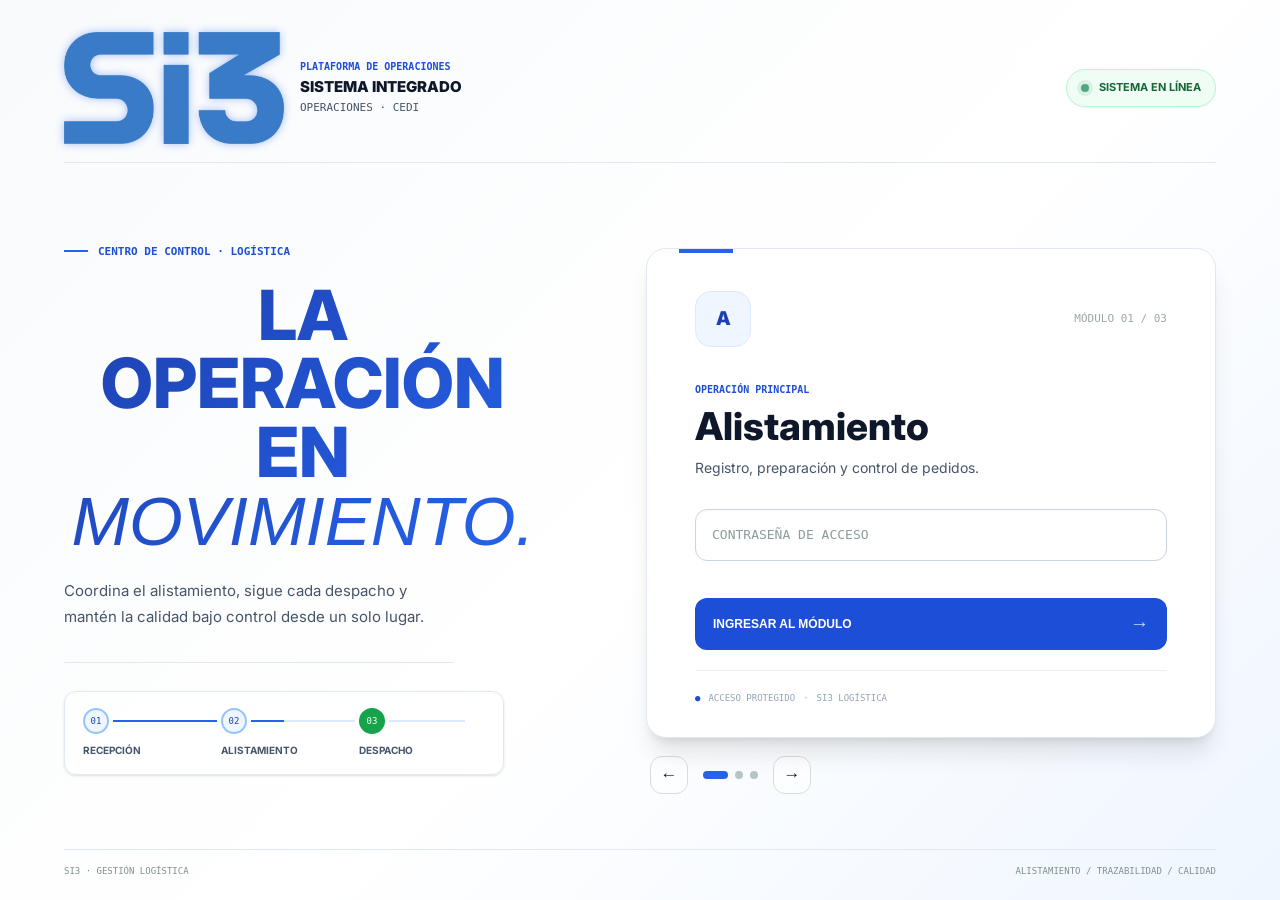
==== commit af466078: "Add files via upload" ====
--- a/index.html
+++ b/index.html
@@ -3,252 +3,623 @@
 <head>
   <meta charset="UTF-8">
   <meta name="viewport" content="width=device-width, initial-scale=1.0">
-  <title>ALISTAMIENTO - INICIO</title>
+  <title>Centro de Operaciones Logísticas | SI3</title>
   <link rel="icon" type="image/png" href="Logo-Web-SI3.png">
   <link rel="stylesheet" href="Estilo.css">
   <style>
+    :root {
+      --landing-ink: var(--text-primary);
+      --landing-muted: var(--text-secondary);
+      --landing-line: var(--border-light);
+      --landing-paper: var(--bg-primary);
+      --landing-canvas: #f1f5f9;
+      --landing-green: var(--primary-600);
+      --landing-green-dark: var(--primary-700);
+      --landing-lime: var(--primary-200);
+      --landing-orange: var(--primary-500);
+    }
+    body {
+      color: var(--landing-ink);
+      background: var(--landing-canvas);
+      font-family: 'Inter', -apple-system, BlinkMacSystemFont, 'Segoe UI', sans-serif;
+    }
     .landing {
-      min-height: 100vh;
+      min-height: 100svh;
+      overflow: hidden;
+      position: relative;
+      display: flex;
+      justify-content: center;
+      padding: 28px clamp(18px, 5vw, 72px) 22px;
       background: linear-gradient(135deg, #f8fafc 0%, #ffffff 55%, #eff6ff 100%);
-      display: flex;
-      align-items: center;
-      justify-content: center;
-      padding: 24px 16px;
+    }
+    .landing-shell {
+      width: 100%;
+      max-width: 1220px;
+      min-height: calc(100svh - 50px);
+      display: flex;
+      flex-direction: column;
+      position: relative;
+      z-index: 1;
+      animation: shell-enter 0.75s cubic-bezier(.2,.75,.25,1) both;
+    }
+    .landing-topbar {
+      display: flex;
+      align-items: center;
+      justify-content: space-between;
+      gap: 20px;
+      padding: 4px 0 18px;
+      border-bottom: 1px solid var(--landing-line);
+    }
+    .landing-brand {
+      position: relative;
+      display: flex;
+      align-items: center;
+      gap: 16px;
+      min-width: 460px;
+      padding: 0;
+      animation: brand-enter 0.65s 0.08s cubic-bezier(.2,.75,.25,1) both;
+    }
+    .landing-brand-logo {
+      width: 220px;
+      height: auto;
+      aspect-ratio: 1536 / 784;
+      flex: 0 0 auto;
+      object-fit: contain;
+      mix-blend-mode: multiply;
+      filter: drop-shadow(0 0 4px rgba(37, 99, 235, 0.4));
+    }
+    .landing-brand-copy {
+      display: grid;
+      gap: 4px;
+      line-height: 1.2;
+    }
+    .landing-brand-copy::before {
+      content: 'PLATAFORMA DE OPERACIONES';
+      color: var(--primary-600);
+      font: 10px/1.4 'Consolas', monospace;
+      font-weight: 700;
+    }
+    .landing-brand-name {
+      font-size: 15px;
+      font-weight: 850;
+      letter-spacing: 0.03em;
+    }
+    .landing-brand-caption {
+      color: var(--landing-muted);
+      font: 11px/1.4 'Consolas', monospace;
+      letter-spacing: 0.08em;
+    }
+    .landing-status {
+      display: flex;
+      align-items: center;
+      gap: 10px;
+      padding: 9px 14px;
+      color: #166534;
+      background: #f0fdf4;
+      border: 1px solid #bbf7d0;
+      border-radius: var(--radius-full);
+      box-shadow: var(--shadow-xs);
+      font-size: 11px;
+      font-weight: 700;
+      white-space: nowrap;
+    }
+    .landing-status-dot {
+      width: 8px;
+      height: 8px;
+      border-radius: 50%;
+      background: #51a77f;
+      box-shadow: 0 0 0 4px rgba(81, 167, 127, 0.14);
+      animation: status-pulse 2.4s ease-in-out infinite;
+    }
+    .landing-layout {
+      flex: 1;
+      min-height: 610px;
+      min-width: 0;
+      display: grid;
+      grid-template-columns: minmax(0, 0.9fr) minmax(450px, 1.1fr);
+      align-items: center;
+      gap: clamp(38px, 7vw, 104px);
+      padding: 48px 0 42px;
+    }
+    .landing-intro {
+      max-width: 485px;
+      min-width: 0;
+      animation: intro-enter 0.75s 0.18s cubic-bezier(.2,.75,.25,1) both;
+    }
+    .landing-eyebrow {
+      display: flex;
+      align-items: center;
+      gap: 10px;
+      margin-bottom: 22px;
+      color: var(--landing-green);
+      font: 11px/1.4 'Consolas', monospace;
+      font-weight: 700;
+      letter-spacing: 0.11em;
+      text-transform: uppercase;
+    }
+    .landing-eyebrow::before {
+      content: '';
+      width: 24px;
+      height: 2px;
+      background: var(--landing-orange);
+    }
+    .landing-headline {
+      max-width: 520px;
+      margin: 0;
+      color: var(--landing-ink);
+      font-family: Georgia, 'Times New Roman', serif;
+      font-size: clamp(42px, 5.4vw, 70px);
+      font-weight: 500;
+      line-height: 0.99;
+      letter-spacing: 0;
+    }
+    .landing-headline em {
+      color: var(--landing-green);
+      font-weight: 500;
+    }
+    .landing-description {
+      max-width: 390px;
+      margin-top: 22px;
+      color: var(--landing-muted);
+      font-size: 15px;
+      line-height: 1.75;
+    }
+    .landing-divider {
+      width: min(100%, 390px);
+      height: 1px;
+      margin: 32px 0 22px;
+      background: var(--landing-line);
+    }
+    .landing-summary {
+      display: flex;
+      align-items: center;
+      gap: 22px;
+    }
+    .landing-summary-item {
+      display: grid;
+      gap: 3px;
+    }
+    .landing-summary-value {
+      color: var(--landing-ink);
+      font-family: Georgia, 'Times New Roman', serif;
+      font-size: 23px;
+      line-height: 1.1;
+    }
+    .landing-summary-label {
+      color: var(--landing-muted);
+      font: 10px/1.4 'Consolas', monospace;
+      letter-spacing: 0.04em;
+      text-transform: uppercase;
+    }
+    .landing-summary-rule {
+      width: 1px;
+      height: 36px;
+      background: var(--landing-line);
+    }
+    .landing-route {
+      position: relative;
+      display: grid;
+      grid-template-columns: repeat(3, 1fr);
+      gap: 12px;
+      width: min(100%, 440px);
+      margin-top: 28px;
+      padding: 16px 18px;
+      background: rgba(255, 255, 255, 0.82);
+      border: 1px solid var(--border-light);
+      border-radius: var(--radius-lg);
+      box-shadow: var(--shadow-sm);
+    }
+    .landing-route::before {
+      content: '';
+      position: absolute;
+      top: 28px;
+      left: 38px;
+      right: 38px;
+      height: 2px;
+      background: var(--primary-100);
+    }
+    .landing-route::after {
+      content: '';
+      position: absolute;
+      top: 28px;
+      left: 38px;
+      width: calc((100% - 76px) / 2);
+      height: 2px;
+      background: var(--primary-500);
+      transform-origin: left;
+      animation: route-progress 1.1s 0.55s cubic-bezier(.2,.75,.25,1) both;
+    }
+    .landing-route-stop {
+      position: relative;
+      z-index: 1;
+      display: grid;
+      justify-items: start;
+      gap: 8px;
+      color: var(--text-secondary);
+      font-size: 10px;
+      font-weight: 700;
+      text-transform: uppercase;
+      animation: route-stop-enter 0.45s cubic-bezier(.2,.75,.25,1) both;
+    }
+    .landing-route-stop:nth-child(2) { animation-delay: 0.12s; }
+    .landing-route-stop:nth-child(3) { animation-delay: 0.24s; }
+    .landing-route-marker {
+      width: 26px;
+      height: 26px;
+      display: grid;
+      place-items: center;
+      color: var(--primary-700);
+      background: var(--primary-50);
+      border: 2px solid var(--primary-300);
+      border-radius: 50%;
+      font: 9px 'Consolas', monospace;
+      box-shadow: 0 0 0 4px #fff;
+    }
+    .landing-route-stop:last-child .landing-route-marker {
+      color: #fff;
+      background: var(--success);
+      border-color: var(--success);
     }
     .landing-grid {
       width: 100%;
-      max-width: 620px;
+      max-width: 570px;
+      justify-self: end;
       position: relative;
-      perspective: 1400px;
-      padding: 28px 0 10px;
+      padding: 23px 0 0;
+      animation: panel-enter 0.9s 0.18s cubic-bezier(.2,.75,.25,1) both;
     }
     .landing-track {
       width: 100%;
-      min-height: 500px;
+      min-height: 490px;
       position: relative;
-      transform: translateX(0);
-      transform-style: preserve-3d;
     }
     .landing-card {
       position: absolute;
       inset: 0;
       width: 100%;
-      background: #ffffff;
-      border: 1px solid rgba(203, 213, 225, 0.9);
-      border-radius: 24px;
-      padding: 42px 34px;
-      box-shadow: 0 18px 35px rgba(15, 23, 42, 0.1), 0 3px 8px rgba(15, 23, 42, 0.06);
-      text-align: center;
+      padding: 42px clamp(27px, 4vw, 48px) 32px;
       display: flex;
       flex-direction: column;
-      align-items: center;
-      gap: 18px;
-      text-decoration: none;
-      color: inherit;
-      min-width: 0;
-      opacity: 0.45;
-      transform: translateX(0) translateZ(-80px) rotateY(0deg) scale(0.9);
-      transform-origin: center center;
-      backface-visibility: hidden;
-      transition: opacity 0.7s ease, transform 0.85s cubic-bezier(0.22, 1, 0.36, 1), box-shadow 0.4s ease;
-      will-change: transform, opacity;
+      align-items: flex-start;
+      text-align: left;
+      color: var(--landing-ink);
+      background: var(--landing-paper);
+      border: 1px solid var(--landing-line);
+      border-radius: 6px 24px 6px 24px;
+      box-shadow: 0 24px 70px rgba(23, 42, 49, 0.12), 0 3px 10px rgba(23, 42, 49, 0.05);
+      visibility: hidden;
+      pointer-events: none;
+      transform: none;
+    }
+    .landing-card::before {
+      content: '';
+      position: absolute;
+      top: 0;
+      left: 32px;
+      width: 54px;
+      height: 4px;
+      background: var(--landing-orange);
     }
     .landing-card.is-visible {
-      opacity: 1;
-      transform: translateX(0) translateZ(60px) rotateY(0deg) scale(1);
       z-index: 3;
-      box-shadow: 0 28px 55px rgba(15, 23, 42, 0.18), 0 0 0 1px rgba(37, 99, 235, 0.12);
+      visibility: visible;
+      pointer-events: auto;
+      animation: card-enter 0.28s cubic-bezier(.2,.75,.25,1) both;
+      transition-delay: 0s;
     }
     .landing-card.is-prev,
     .landing-card.is-next {
-      opacity: 0.72;
       z-index: 2;
-    }
-    .landing-card.is-prev {
-      transform: translateX(-18%) translateZ(-20px) rotateY(18deg) rotateZ(-3deg) scale(0.9);
-    }
-    .landing-card.is-next {
-      transform: translateX(18%) translateZ(-20px) rotateY(-18deg) rotateZ(3deg) scale(0.9);
-    }
+      visibility: hidden;
+      pointer-events: none;
+    }
+    .landing-card-top {
+      width: 100%;
+      display: flex;
+      align-items: center;
+      justify-content: space-between;
+      margin-bottom: 36px;
+    }
+    .landing-icon {
+      width: 56px;
+      height: 56px;
+      display: grid;
+      place-items: center;
+      color: var(--landing-green-dark);
+      background: #eaf3ed;
+      border: 1px solid #d8e8dc;
+      border-radius: 16px 16px 16px 4px;
+      font-size: 19px;
+      font-weight: 850;
+    }
+    .landing-index {
+      color: #9ca9a9;
+      font: 11px/1.4 'Consolas', monospace;
+      letter-spacing: 0.08em;
+    }
+    .landing-module-label {
+      margin-bottom: 9px;
+      color: var(--landing-green);
+      font: 10px/1.4 'Consolas', monospace;
+      font-weight: 700;
+      letter-spacing: 0.1em;
+      text-transform: uppercase;
+    }
+    .landing-title {
+      color: var(--landing-ink);
+      font-family: Georgia, 'Times New Roman', serif;
+      font-size: clamp(32px, 3vw, 43px);
+      font-weight: 500;
+      line-height: 1.08;
+      letter-spacing: 0;
+    }
+    .landing-subtitle {
+      margin-top: 10px;
+      color: var(--landing-muted);
+      font-size: 14px;
+      line-height: 1.6;
+    }
+    .landing-form {
+      width: 100%;
+      margin-top: 29px;
+      display: grid;
+      gap: 10px;
+    }
+    .landing-input {
+      width: 100%;
+      min-height: 52px;
+      padding: 13px 16px;
+      color: var(--landing-ink);
+      background: #fbfcfa;
+      border: 1px solid #d8e1df;
+      border-radius: 4px;
+      box-shadow: inset 0 1px 2px rgba(23, 42, 49, 0.03);
+      font: 13px 'Consolas', monospace;
+      letter-spacing: 0.04em;
+      transition: border-color 0.2s ease, box-shadow 0.2s ease;
+    }
+    .landing-input:focus {
+      outline: none;
+      border-color: var(--landing-green);
+      box-shadow: 0 0 0 3px rgba(23, 107, 91, 0.12);
+    }
+    .landing-input::placeholder {
+      color: #8c9b9d;
+      text-transform: uppercase;
+    }
+    .landing-error {
+      min-height: 17px;
+      color: #bd4535;
+      font-size: 12px;
+      font-weight: 700;
+    }
+    .landing-btn {
+      min-height: 52px;
+      width: 100%;
+      display: flex;
+      align-items: center;
+      justify-content: space-between;
+      padding: 0 18px;
+      color: #fff;
+      background: var(--landing-green);
+      border: 0;
+      border-radius: 4px 12px 4px 12px;
+      font-size: 12px;
+      font-weight: 800;
+      letter-spacing: 0.08em;
+      text-transform: uppercase;
+      cursor: pointer;
+      transition: background 0.2s ease, transform 0.2s ease;
+    }
+    .landing-btn::after {
+      content: '\2192';
+      color: var(--landing-lime);
+      font-size: 19px;
+      font-weight: 400;
+      transition: transform 0.2s ease;
+    }
+    .landing-btn:hover {
+      background: var(--landing-green-dark);
+      transform: translateY(-2px);
+    }
+    .landing-btn:hover::after { transform: translateX(4px); }
+    .landing-btn:disabled { opacity: 0.65; cursor: wait; }
+    .landing-card-foot {
+      width: 100%;
+      display: flex;
+      align-items: center;
+      gap: 8px;
+      margin-top: auto;
+      padding-top: 21px;
+      color: #92a0a0;
+      border-top: 1px solid #edf1ef;
+      font: 9px/1.4 'Consolas', monospace;
+      letter-spacing: 0.08em;
+    }
+    .landing-card-foot span:first-child { color: var(--landing-green); }
     .landing-controls {
       display: flex;
       align-items: center;
-      justify-content: center;
-      gap: 16px;
-      margin-top: 20px;
+      justify-content: flex-start;
+      gap: 12px;
+      margin-top: 18px;
+      padding-left: 4px;
     }
     .carousel-arrow {
-      width: 40px;
-      height: 40px;
-      border: 1px solid var(--border-default);
-      border-radius: var(--radius-full);
-      background: #ffffff;
-      color: var(--text-primary);
-      font-size: 1.25rem;
+      width: 38px;
+      height: 38px;
+      display: grid;
+      place-items: center;
+      color: var(--landing-ink);
+      background: rgba(255,255,255,.65);
+      border: 1px solid #d4dfdc;
+      border-radius: 50%;
+      font-size: 17px;
       line-height: 1;
       cursor: pointer;
-      box-shadow: var(--shadow-sm);
       transition: background 0.2s ease, color 0.2s ease, transform 0.2s ease;
     }
     .carousel-arrow:hover {
-      background: var(--primary-600);
-      color: var(--text-inverse);
-      transform: scale(1.08);
-    }
-    .carousel-dots {
-      display: flex;
-      align-items: center;
-      gap: 8px;
-    }
+      color: #fff;
+      background: var(--landing-green);
+      transform: translateY(-2px);
+    }
+    .carousel-dots { display: flex; align-items: center; gap: 7px; padding: 0 3px; }
     .carousel-dot {
-      width: 9px;
-      height: 9px;
+      width: 8px;
+      height: 8px;
       padding: 0;
+      background: #b8c5c2;
       border: 0;
-      border-radius: var(--radius-full);
-      background: var(--border-default);
+      border-radius: 8px;
       cursor: pointer;
       transition: width 0.25s ease, background 0.25s ease;
     }
-    .carousel-dot.active {
-      width: 26px;
-      background: var(--primary-600);
-    }
-    .landing-card:hover {
-      box-shadow: var(--shadow-2xl), 0 0 0 2px var(--primary-300);
-      border-color: var(--primary-400);
-    }
-    .landing-card.is-visible:hover {
-      transform: translateX(0) translateZ(60px) rotateY(0deg) scale(1.01) translateY(-6px);
-    }
-    .landing-card.is-prev:hover {
-      transform: translateX(-18%) translateZ(-20px) rotateY(18deg) rotateZ(-3deg) scale(0.9) translateY(-4px);
-    }
-    .landing-card.is-next:hover {
-      transform: translateX(18%) translateZ(-20px) rotateY(-18deg) rotateZ(3deg) scale(0.9) translateY(-4px);
+    .carousel-dot.active { width: 25px; background: var(--landing-orange); }
+    .landing-footer {
+      display: flex;
+      justify-content: space-between;
+      gap: 16px;
+      padding-top: 15px;
+      color: #81908f;
+      border-top: 1px solid rgba(23, 42, 49, 0.13);
+      font: 9px/1.4 'Consolas', monospace;
+      letter-spacing: 0.08em;
+      text-transform: uppercase;
+    }
+    @keyframes shell-enter {
+      from { opacity: 0; }
+      to { opacity: 1; }
+    }
+    @keyframes brand-enter {
+      from { opacity: 0; transform: translateY(-8px); }
+      to { opacity: 1; transform: translateY(0); }
+    }
+    @keyframes route-progress {
+      from { transform: scaleX(0); }
+      to { transform: scaleX(1); }
+    }
+    @keyframes card-enter {
+      from { transform: translateY(8px); }
+      to { transform: translateY(0); }
+    }
+    @keyframes route-stop-enter {
+      from { opacity: 0; transform: translateY(7px); }
+      to { opacity: 1; transform: translateY(0); }
+    }
+    @keyframes intro-enter {
+      from { opacity: 0; transform: translateY(18px); }
+      to { opacity: 1; transform: translateY(0); }
+    }
+    @keyframes panel-enter {
+      from { opacity: 0; transform: translateY(18px); }
+      to { opacity: 1; transform: translateY(0); }
+    }
+    @keyframes status-pulse {
+      50% { box-shadow: 0 0 0 7px rgba(81, 167, 127, 0.04); }
+    }
+    @media (max-width: 900px) {
+      .landing-layout {
+        grid-template-columns: minmax(0, 0.8fr) minmax(390px, 1.2fr);
+        gap: 32px;
+      }
+      .landing-headline { font-size: clamp(40px, 6vw, 56px); }
+      .landing-grid { max-width: 510px; }
+      .landing-track { min-height: 455px; }
+      .landing-card { padding: 34px 30px 25px; }
+      .landing-card-top { margin-bottom: 27px; }
+    }
+    @media (max-width: 680px) {
+      .landing { padding: 18px 18px 14px; }
+      .landing-shell { min-height: calc(100svh - 32px); }
+      .landing-topbar { flex-wrap: nowrap; gap: 8px; padding-bottom: 12px; }
+      .landing-status { gap: 6px; padding: 5px 8px; font-size: 8px; }
+      .landing-status-dot { width: 7px; height: 7px; flex: 0 0 auto; }
+      .landing-brand { width: auto; min-width: 0; gap: 7px; }
+      .landing-brand-logo { width: clamp(64px, 20vw, 82px); }
+      .landing-brand-copy { gap: 2px; }
+      .landing-brand-copy::before { display: none; }
+      .landing-brand-name { font-size: 10px; white-space: nowrap; }
+      .landing-brand-caption { font-size: 8px; white-space: nowrap; }
+      .landing-layout {
+        flex: 1;
+        min-height: 0;
+        grid-template-columns: 1fr;
+        gap: 14px;
+        align-content: center;
+        padding: 12px 0 10px;
+      }
+      .landing-intro { max-width: 100%; }
+      .landing-eyebrow { margin-bottom: 13px; font-size: 9px; }
+      .landing-headline { max-width: 460px; font-size: clamp(38px, 10vw, 53px); }
+      .landing-description { margin-top: 12px; font-size: 13px; line-height: 1.55; }
+      .landing-divider, .landing-summary { display: none; }
+      .landing-grid { max-width: 500px; justify-self: center; padding-top: 8px; }
+      .landing-route { display: none; }
+      .landing-track { min-height: 390px; }
+      .landing-card { padding: 22px 20px 16px; border-radius: var(--radius-2xl); }
+      .landing-card::before { left: 24px; }
+      .landing-card-top { margin-bottom: 14px; }
+      .landing-icon { width: 48px; height: 48px; font-size: 17px; }
+      .landing-title { font-size: 34px; }
+      .landing-subtitle { font-size: 13px; }
+      .landing-form { margin-top: 15px; gap: 8px; }
+      .landing-input, .landing-btn { min-height: 48px; }
+      .landing-card-foot { padding-top: 10px; }
+      .landing-controls { margin-top: 13px; }
+      .landing-footer { font-size: 8px; }
+    }
+    @media (max-width: 380px) {
+      .landing { padding-right: 13px; padding-left: 13px; }
+      .landing-brand-logo { width: 62px; }
+      .landing-brand-name { font-size: 9px; }
+      .landing-brand-caption { font-size: 7px; }
+      .landing-status { gap: 5px; padding-right: 6px; padding-left: 6px; font-size: 7px; }
+      .landing-track { min-height: 400px; }
+      .landing-card { padding-right: 19px; padding-left: 19px; }
+      .landing-footer { letter-spacing: 0.03em; }
+    }
+    .landing * { letter-spacing: 0; }
+    .landing-headline,
+    .landing-summary-value,
+    .landing-title { font-family: inherit; }
+    .landing-headline,
+    .landing-title { font-weight: 800; }
+    .landing-card {
+      border-radius: var(--radius-2xl);
+      box-shadow: var(--shadow-xl);
+    }
+    .landing-card:nth-child(3) {
+      --landing-green: var(--danger-600);
+      --landing-green-dark: var(--danger-700);
+      --landing-lime: var(--danger-100);
+      --landing-orange: var(--danger-500);
     }
     .landing-icon {
-      width: 80px;
-      height: 80px;
+      background: var(--primary-50);
+      border-color: var(--primary-100);
       border-radius: var(--radius-xl);
-      background: var(--bg-secondary);
-      display: flex;
-      align-items: center;
-      justify-content: center;
-      font-size: 32px;
-      font-weight: 800;
-      color: var(--text-primary);
-      border: 1px solid var(--border-light);
-    }
-    .landing-title {
-      font-size: 1.5rem;
-      font-weight: 800;
-      text-transform: uppercase;
-      letter-spacing: 0.08em;
-      color: var(--text-primary);
-    }
-    .landing-subtitle {
-      font-size: 0.9375rem;
-      color: var(--text-secondary);
-      line-height: 1.5;
-    }
-    .landing-form {
-      display: flex;
-      flex-direction: column;
-      gap: 12px;
-      width: 100%;
-      max-width: 320px;
+    }
+    .landing-card:nth-child(3) .landing-icon {
+      color: var(--danger-700);
+      background: var(--danger-50);
+      border-color: var(--danger-100);
     }
     .landing-input {
-      width: 100%;
-      padding: 12px 14px;
-      border: 1.5px solid var(--border-default);
+      background: var(--bg-primary);
+      border-color: var(--border-default);
       border-radius: var(--radius-lg);
-      font-size: 1rem;
-      background: var(--bg-primary);
-      color: var(--text-primary);
-      box-shadow: var(--shadow-sm);
-      text-align: center;
-      letter-spacing: 0.08em;
-    }
-    .landing-input::placeholder {
-      text-transform: uppercase;
-      color: var(--text-tertiary);
-      letter-spacing: 0.08em;
-    }
-    .landing-btn {
-      width: 100%;
-      padding: 12px 18px;
-      border: none;
-      border-radius: var(--radius-lg);
-      background: linear-gradient(135deg, var(--primary-600) 0%, var(--primary-700) 100%);
-      color: var(--text-inverse);
-      font-weight: 700;
-      letter-spacing: 0.06em;
-      text-transform: uppercase;
-      font-size: 0.9375rem;
-      box-shadow: var(--shadow-md);
-      cursor: pointer;
-    }
-    .landing-btn:hover {
-      background: linear-gradient(135deg, var(--primary-700) 0%, var(--primary-800) 100%);
-    }
-    .landing-error {
-      font-size: 0.875rem;
-      color: #dc2626;
-      font-weight: 700;
-      text-transform: uppercase;
-      letter-spacing: 0.04em;
-      min-height: 20px;
-    }
-    @media (max-width: 900px) {
-      .landing-grid {
-        max-width: min(520px, 100%);
+    }
+    .landing-btn,
+    .carousel-arrow { border-radius: var(--radius-lg); }
+    .landing-card-foot { color: var(--text-tertiary); }
+    .landing-footer { border-color: var(--border-light); }
+    @media (prefers-reduced-motion: reduce) {
+      *, *::before, *::after {
+        animation-duration: 0.01ms !important;
+        animation-iteration-count: 1 !important;
+        scroll-behavior: auto !important;
       }
-      .landing-card {
-        padding: 36px 24px;
-      }
-      .landing-title {
-        font-size: 1.3rem;
-      }
-      .landing-card.is-prev {
-        transform: translateX(-12%) translateZ(-20px) rotateY(14deg) rotateZ(-2deg) scale(0.92);
-      }
-      .landing-card.is-next {
-        transform: translateX(12%) translateZ(-20px) rotateY(-14deg) rotateZ(2deg) scale(0.92);
-      }
-      .landing-card.is-prev:hover {
-        transform: translateX(-12%) translateZ(-20px) rotateY(14deg) rotateZ(-2deg) scale(0.92) translateY(-4px);
-      }
-      .landing-card.is-next:hover {
-        transform: translateX(12%) translateZ(-20px) rotateY(-14deg) rotateZ(2deg) scale(0.92) translateY(-4px);
-      }
-    }
-    @media (max-width: 600px) {
-      .landing {
-        padding: 16px 10px;
-      }
-      .landing-grid {
-        padding-top: 12px;
-      }
-      .landing-track {
-        min-height: 450px;
-      }
-      .landing-card {
-        border-radius: 20px;
-        padding: 30px 18px;
-      }
-      .landing-icon {
-        width: 68px;
-        height: 68px;
-        font-size: 28px;
-      }
-      .landing-form {
-        max-width: 290px;
-      }
-    }
-    @media (prefers-reduced-motion: reduce) {
-      .landing-track,
       .landing-card {
         transition: none;
       }
@@ -257,38 +628,67 @@
 </head>
 <body>
   <div class="landing">
-    <div class="landing-grid">
-      <div class="landing-track">
-        <div class="landing-card is-visible">
-        <div class="landing-icon">A</div>
-        <div class="landing-title">Alistamiento</div>
-        <div class="landing-subtitle">Sistema de registro principal</div>
-        <form class="landing-form" data-module="alistamiento">
-          <input type="password" class="landing-input" placeholder="CONTRASENA" autocomplete="off" required>
-          <div class="landing-error"></div>
-          <button type="submit" class="landing-btn">INGRESAR</button>
-        </form>
+    <div class="landing-shell">
+      <header class="landing-topbar">
+        <div class="landing-brand">
+          <img src="Logo-Web-SI3.png" alt="Logo SI3" class="landing-brand-logo">
+          <div class="landing-brand-copy">
+            <div class="landing-brand-name">SISTEMA INTEGRADO</div>
+            <div class="landing-brand-caption">OPERACIONES · CEDI</div>
+          </div>
         </div>
-        <div class="landing-card">
-        <div class="landing-icon">AD</div>
-        <div class="landing-title">Admin</div>
-        <div class="landing-subtitle">Panel de trazabilidad y fotos</div>
-        <form class="landing-form" data-module="admin">
-          <input type="password" class="landing-input" placeholder="CONTRASENA" autocomplete="off" required>
-          <div class="landing-error"></div>
-          <button type="submit" class="landing-btn">INGRESAR</button>
-        </form>
-        </div>
-        <div class="landing-card">
-        <div class="landing-icon">NC</div>
-        <div class="landing-title">No Conformes</div>
-        <div class="landing-subtitle">Sistema de registro de no conformes</div>
-        <form class="landing-form" data-module="NoConformes">
-          <input type="password" class="landing-input" placeholder="CONTRASENA" autocomplete="off" required>
-          <div class="landing-error"></div>
-          <button type="submit" class="landing-btn">INGRESAR</button>
-        </form>
-        </div>
+        <div class="landing-status"><span class="landing-status-dot"></span>SISTEMA EN LÍNEA</div>
+      </header>
+      <main class="landing-layout">
+        <section class="landing-intro" aria-labelledby="landing-headline">
+          <div class="landing-eyebrow">CENTRO DE CONTROL · LOGÍSTICA</div>
+          <h1 class="landing-headline" id="landing-headline">La operación<br>en <em>movimiento.</em></h1>
+          <p class="landing-description">Coordina el alistamiento, sigue cada despacho y mantén la calidad bajo control desde un solo lugar.</p>
+          <div class="landing-divider"></div>
+          <div class="landing-route" aria-label="Flujo logístico: recepción, alistamiento y despacho">
+            <div class="landing-route-stop"><span class="landing-route-marker">01</span><span>Recepción</span></div>
+            <div class="landing-route-stop"><span class="landing-route-marker">02</span><span>Alistamiento</span></div>
+            <div class="landing-route-stop"><span class="landing-route-marker">03</span><span>Despacho</span></div>
+          </div>
+        </section>
+        <section class="landing-grid" aria-label="Acceso a módulos">
+          <div class="landing-track">
+            <article class="landing-card is-visible">
+              <div class="landing-card-top"><div class="landing-icon">A</div><span class="landing-index">MÓDULO 01 / 03</span></div>
+              <div class="landing-module-label">Operación principal</div>
+              <h2 class="landing-title">Alistamiento</h2>
+              <p class="landing-subtitle">Registro, preparación y control de pedidos.</p>
+              <form class="landing-form" data-module="alistamiento">
+                <input type="password" class="landing-input" placeholder="CONTRASEÑA DE ACCESO" aria-label="Contraseña de Alistamiento" autocomplete="off" required>
+                <div class="landing-error" aria-live="polite"></div>
+                <button type="submit" class="landing-btn"><span>Ingresar al módulo</span></button>
+              </form>
+              <div class="landing-card-foot"><span>●</span><span>ACCESO PROTEGIDO</span><span>·</span><span>SI3 LOGÍSTICA</span></div>
+            </article>
+            <article class="landing-card">
+              <div class="landing-card-top"><div class="landing-icon">AD</div><span class="landing-index">MÓDULO 02 / 03</span></div>
+              <div class="landing-module-label">Seguimiento de operación</div>
+              <h2 class="landing-title">Trazabilidad</h2>
+              <p class="landing-subtitle">Consulta evidencias, fotografías y estado de los despachos.</p>
+              <form class="landing-form" data-module="admin">
+                <input type="password" class="landing-input" placeholder="CONTRASEÑA DE ACCESO" aria-label="Contraseña de Administración" autocomplete="off" required>
+                <div class="landing-error" aria-live="polite"></div>
+                <button type="submit" class="landing-btn"><span>Ingresar al módulo</span></button>
+              </form>
+              <div class="landing-card-foot"><span>●</span><span>ACCESO PROTEGIDO</span><span>·</span><span>SI3 LOGÍSTICA</span></div>
+            </article>
+            <article class="landing-card">
+              <div class="landing-card-top"><div class="landing-icon">NC</div><span class="landing-index">MÓDULO 03 / 03</span></div>
+              <div class="landing-module-label">Control de calidad</div>
+              <h2 class="landing-title">No conformes</h2>
+              <p class="landing-subtitle">Reporta novedades y haz seguimiento al material no conforme.</p>
+              <form class="landing-form" data-module="NoConformes">
+                <input type="password" class="landing-input" placeholder="CONTRASEÑA DE ACCESO" aria-label="Contraseña de No Conformes" autocomplete="off" required>
+                <div class="landing-error" aria-live="polite"></div>
+                <button type="submit" class="landing-btn"><span>Ingresar al módulo</span></button>
+              </form>
+              <div class="landing-card-foot"><span>●</span><span>ACCESO PROTEGIDO</span><span>·</span><span>SI3 LOGÍSTICA</span></div>
+            </article>
       </div>
       <div class="landing-controls" aria-label="Controles del carrusel">
         <button type="button" class="carousel-arrow" id="carousel-prev" aria-label="Tarjeta anterior">&#8592;</button>
@@ -299,6 +699,9 @@
         </div>
         <button type="button" class="carousel-arrow" id="carousel-next" aria-label="Siguiente tarjeta">&#8594;</button>
       </div>
+        </section>
+      </main>
+      <footer class="landing-footer"><span>SI3 · Gestión logística</span><span>ALISTAMIENTO / TRAZABILIDAD / CALIDAD</span></footer>
     </div>
   </div>
 
--- a/Estilo.css
+++ b/Estilo.css
@@ -132,17 +132,17 @@
 }
 
 .header {
-  background: #ffffff;
+  background: linear-gradient(135deg, #ffffff 0%, #f8fafc 100%);
   color: var(--text-primary);
   padding: var(--space-5) var(--space-8);
   display: flex;
   align-items: center;
   justify-content: space-between;
-  box-shadow: var(--shadow-lg);
+  box-shadow: var(--shadow-md);
   position: sticky;
   top: 0;
   z-index: 50;
-  border-bottom: 1px solid var(--border-light);
+  border-bottom: 2px solid var(--primary-100);
   animation: slideDown 0.5s ease-out;
 }
 
@@ -158,25 +158,42 @@
 }
 
 .logo {
-  display: flex;
-  align-items: center;
-  gap: var(--space-3);
+  min-width: 320px;
+  display: flex;
+  align-items: center;
+  gap: var(--space-4);
+  padding: 6px 14px 6px 6px;
+  background: var(--bg-primary);
+  border: 1px solid var(--border-light);
+  border-left: 4px solid var(--primary-600);
+  border-radius: var(--radius-lg);
+  box-shadow: 0 0 16px rgba(37, 99, 235, 0.18), var(--shadow-sm);
   transition: transform 0.3s ease;
+  animation: app-brand-enter 0.55s 0.06s cubic-bezier(.2,.75,.25,1) both;
 }
 
 .logo:hover {
-  transform: scale(1.02);
+  transform: translateY(-1px);
 }
 
 .logo-img {
-  width: 48px;
-  height: 48px;
-  filter: drop-shadow(0 4px 8px rgba(0, 0, 0, 0.35));
-  transition: transform 0.3s ease;
+  display: block;
+  width: 120px;
+  height: auto;
+  aspect-ratio: 1536 / 784;
+  flex: 0 0 auto;
+  object-fit: contain;
+  filter: drop-shadow(0 0 5px rgba(37, 99, 235, 0.7)) drop-shadow(0 0 13px rgba(37, 99, 235, 0.32));
+  transition: transform 0.3s cubic-bezier(.2,.75,.25,1);
 }
 
 .logo:hover .logo-img {
-  transform: scale(1.08) rotate(-3deg);
+  transform: scale(1.04);
+}
+
+@keyframes app-brand-enter {
+  from { opacity: 0; transform: translateY(-8px); }
+  to { opacity: 1; transform: translateY(0); }
 }
 
 .logo-text {
@@ -1268,9 +1285,65 @@
   flex-wrap: wrap;
 }
 
+.listado-heading {
+  min-width: 0;
+}
+
+.listado-eyebrow {
+  margin-bottom: 6px;
+  color: var(--primary-600);
+  font: 700 0.7rem/1.4 'Consolas', monospace;
+}
+
 .listado-header h1 {
   margin: 0;
-  font-size: 1.6rem;
+  font-size: clamp(1.45rem, 2vw, 1.85rem);
+}
+
+.listado-heading p {
+  margin-top: 5px;
+  color: var(--text-secondary);
+  font-size: 0.9rem;
+}
+
+.listado-tools {
+  display: flex;
+  align-items: center;
+  gap: var(--space-3);
+}
+
+.listado-toolbar-meta {
+  display: flex;
+  justify-content: space-between;
+  align-items: center;
+  gap: var(--space-3);
+  min-height: 34px;
+  margin-bottom: var(--space-3);
+  color: var(--text-secondary);
+  font-size: 0.78rem;
+  font-weight: 700;
+}
+
+.listado-status {
+  color: var(--text-tertiary);
+  font-weight: 500;
+  text-align: right;
+}
+
+.listado-status--success { color: var(--success); }
+.listado-status--warning { color: #9a6700; }
+.listado-status--error { color: var(--danger-600); }
+
+.sr-only {
+  position: absolute;
+  width: 1px;
+  height: 1px;
+  padding: 0;
+  margin: -1px;
+  overflow: hidden;
+  clip: rect(0, 0, 0, 0);
+  white-space: nowrap;
+  border: 0;
 }
 
 .listado-search {
@@ -1331,6 +1404,61 @@
   gap: var(--space-2);
 }
 
+.listado-card-heading {
+  display: flex;
+  align-items: flex-start;
+  justify-content: space-between;
+  gap: var(--space-3);
+}
+
+.listado-card-title span {
+  overflow-wrap: anywhere;
+}
+
+.listado-card-actions {
+  display: flex;
+  flex: 0 0 auto;
+  gap: 5px;
+}
+
+.listado-action {
+  padding: 5px 8px;
+  color: var(--primary-700);
+  background: var(--primary-50);
+  border: 1px solid var(--primary-100);
+  border-radius: var(--radius-md);
+  font-size: 0.7rem;
+  font-weight: 700;
+  cursor: pointer;
+}
+
+.listado-action:hover:not(:disabled) {
+  color: #ffffff;
+  background: var(--primary-600);
+}
+
+.listado-action--delete {
+  color: var(--danger-700);
+  background: var(--danger-50);
+  border-color: var(--danger-100);
+}
+
+.listado-action--delete:hover:not(:disabled) {
+  color: #ffffff;
+  background: var(--danger-600);
+}
+
+.listado-action:disabled {
+  opacity: 0.45;
+  cursor: not-allowed;
+}
+
+.listado-reference {
+  margin: -3px 0 var(--space-2);
+  color: var(--text-tertiary);
+  font: 0.68rem/1.4 'Consolas', monospace;
+}
+
 .listado-badge {
   display: inline-flex;
   align-items: center;
@@ -1393,6 +1521,243 @@
   color: var(--text-primary);
 }
 
+.listado-chip--rojo {
+  color: #fecaca;
+  background: linear-gradient(135deg, #991b1b, #dc2626, #ef4444);
+  border-color: #7f1d1d;
+  box-shadow: 0 3px 10px rgba(220, 38, 38, 0.24);
+}
+
+.listado-chip--rojo .chip-type,
+.listado-chip--rojo .chip-code { color: inherit; }
+
+.listado-chip--gris {
+  color: #e2e8f0;
+  background: linear-gradient(135deg, #1e293b, #334155);
+  border-color: #64748b;
+}
+
+.listado-chip--gris .chip-type,
+.listado-chip--gris .chip-code { color: inherit; }
+
+.listado-chip--ee {
+  color: #ffffff;
+  background: linear-gradient(135deg, #3b82f6 0%, #8b5cf6 30%, #d946ef 60%, #f59e0b 100%);
+  border-color: #6d28d9;
+}
+
+.listado-chip--ee .chip-type,
+.listado-chip--ee .chip-code { color: inherit; }
+
+.listado-chip-quantity {
+  color: inherit;
+  font-size: 0.75rem;
+  font-weight: 700;
+}
+
+.listado-no-components {
+  color: var(--text-tertiary);
+  font-size: 0.78rem;
+}
+
+.listado-dialog {
+  width: min(940px, calc(100vw - 32px));
+  max-width: none;
+  max-height: min(90vh, 900px);
+  margin: auto;
+  padding: 0;
+  color: var(--text-primary);
+  background: var(--bg-primary);
+  border: 1px solid var(--border-light);
+  border-radius: var(--radius-xl);
+  box-shadow: var(--shadow-2xl);
+}
+
+.listado-dialog::backdrop {
+  background: rgba(15, 23, 42, 0.46);
+  backdrop-filter: blur(3px);
+}
+
+.listado-dialog-form {
+  display: grid;
+  gap: var(--space-5);
+  max-height: min(90vh, 900px);
+  overflow-y: auto;
+  padding: clamp(18px, 3vw, 30px);
+}
+
+.listado-dialog-header,
+.listado-components-header,
+.listado-dialog-actions {
+  display: flex;
+  align-items: center;
+  justify-content: space-between;
+  gap: var(--space-3);
+}
+
+.listado-dialog-header h2,
+.listado-components-header h3 {
+  margin: 0;
+  color: var(--text-primary);
+  font-size: 1.15rem;
+}
+
+.listado-components-header p {
+  margin-top: 4px;
+  color: var(--text-secondary);
+  font-size: 0.82rem;
+}
+
+.listado-dialog-close {
+  width: 38px;
+  height: 38px;
+  color: var(--text-secondary);
+  background: var(--bg-secondary);
+  border: 1px solid var(--border-light);
+  border-radius: 50%;
+  font-size: 1.5rem;
+  line-height: 1;
+  cursor: pointer;
+}
+
+.listado-product-fields {
+  display: grid;
+  grid-template-columns: repeat(2, minmax(0, 1fr));
+  gap: var(--space-4);
+}
+
+.listado-product-fields label,
+.listado-component-row label {
+  display: grid;
+  gap: 6px;
+  min-width: 0;
+  color: var(--text-secondary);
+  font-size: 0.72rem;
+  font-weight: 700;
+}
+
+.listado-dialog input,
+.listado-dialog select {
+  width: 100%;
+  min-width: 0;
+  min-height: 42px;
+  padding: 9px 11px;
+  color: var(--text-primary);
+  background: var(--bg-primary);
+  border: 1px solid var(--border-default);
+  border-radius: var(--radius-md);
+  font: inherit;
+  font-size: 0.85rem;
+  text-transform: none;
+}
+
+.listado-components-editor {
+  display: grid;
+  gap: var(--space-3);
+  padding-top: var(--space-4);
+  border-top: 1px solid var(--border-light);
+}
+
+.listado-component-rows {
+  display: grid;
+  gap: var(--space-2);
+}
+
+.listado-component-row {
+  display: grid;
+  grid-template-columns: 1.1fr 0.9fr 0.9fr 1.2fr 0.7fr auto;
+  align-items: end;
+  gap: var(--space-2);
+  padding: var(--space-3);
+  background: var(--bg-secondary);
+  border: 1px solid var(--border-light);
+  border-radius: var(--radius-lg);
+}
+
+.listado-component-remove {
+  min-height: 42px;
+  padding: 0 10px;
+  color: var(--danger-700);
+  background: var(--danger-50);
+  border: 1px solid var(--danger-100);
+  border-radius: var(--radius-md);
+  font-size: 0.72rem;
+  font-weight: 700;
+  cursor: pointer;
+}
+
+.listado-form-error {
+  min-height: 18px;
+  color: var(--danger-700);
+  font-size: 0.82rem;
+}
+
+.listado-dialog-actions {
+  justify-content: flex-end;
+  padding-top: var(--space-3);
+  border-top: 1px solid var(--border-light);
+}
+
+@media (max-width: 760px) {
+  .listado-tools {
+    width: 100%;
+  }
+
+  .listado-search {
+    min-width: 0;
+    flex: 1;
+  }
+
+  .listado-component-row {
+    grid-template-columns: repeat(2, minmax(0, 1fr));
+  }
+
+  .listado-component-remove {
+    grid-column: 1 / -1;
+  }
+}
+
+@media (max-width: 480px) {
+  .listado-product-fields {
+    grid-template-columns: 1fr;
+  }
+
+  .listado-component-row {
+    width: 100%;
+    min-width: 0;
+    grid-template-columns: minmax(0, 1fr);
+  }
+
+  .listado-dialog-form {
+    padding: 16px;
+  }
+
+  .listado-dialog-actions {
+    position: sticky;
+    bottom: 0;
+    z-index: 2;
+    padding: 12px 0 4px;
+    background: var(--bg-primary);
+  }
+
+  .listado-tools {
+    align-items: stretch;
+    flex-direction: column;
+  }
+
+  .listado-toolbar-meta {
+    align-items: flex-start;
+    flex-direction: column;
+  }
+
+  .listado-status { text-align: left; }
+
+  .listado-components-header {
+    align-items: flex-start;
+    flex-direction: column;
+  }
+}
+
 .listado-empty {
   text-align: center;
   color: var(--text-tertiary);
@@ -1723,13 +2088,16 @@
 }
 
 @media (max-width: 640px) {
+  .logo {
+    min-width: 0;
+  }
+
   .header {
     padding: var(--space-3) var(--space-4);
   }
 
   .logo-img {
-    width: 40px;
-    height: 40px;
+    width: 88px;
   }
 
   .logo-title {
@@ -1890,8 +2258,7 @@
   }
 
   .logo-img {
-    width: 36px;
-    height: 36px;
+    width: 76px;
   }
 
   .logo-title {
@@ -1997,8 +2364,7 @@
 
 @media (max-width: 380px) {
   .logo-img {
-    width: 32px;
-    height: 32px;
+    width: 68px;
   }
 
   .logo-title {
@@ -2304,6 +2670,187 @@
   background: var(--danger-50);
   color: var(--danger-600);
   border-color: var(--danger-300);
+}
+
+.calendar-dropdown .btn-today-date {
+  background: var(--primary-600);
+  color: #fff;
+  border: none;
+  border-radius: var(--radius-md);
+  padding: var(--space-1) var(--space-4);
+  font-size: 0.8125rem;
+  cursor: pointer;
+  transition: all 0.2s ease;
+  font-weight: 600;
+  text-transform: uppercase;
+  letter-spacing: 0.04em;
+  margin-left: var(--space-2);
+}
+
+.calendar-dropdown .btn-today-date:hover {
+  background: var(--primary-700);
+  transform: translateY(-1px);
+}
+
+/* Custom Select */
+.custom-select {
+  position: relative;
+  width: 100%;
+  font-family: inherit;
+}
+
+.custom-select-trigger {
+  width: 100%;
+  display: flex;
+  align-items: center;
+  gap: var(--space-3);
+  padding: var(--space-3) var(--space-4);
+  background: var(--bg-primary);
+  border: 1.5px solid var(--border-default);
+  border-radius: var(--radius-lg);
+  font-size: 0.875rem;
+  font-weight: 500;
+  color: var(--text-primary);
+  cursor: pointer;
+  transition: all 0.2s ease;
+  box-shadow: var(--shadow-sm);
+  text-align: left;
+  min-height: 44px;
+}
+
+.custom-select-trigger:hover {
+  border-color: var(--border-dark);
+  box-shadow: var(--shadow-md);
+}
+
+.custom-select-trigger:focus {
+  outline: none;
+  border-color: var(--primary-500);
+  box-shadow: 0 0 0 4px var(--primary-100), var(--shadow-md);
+}
+
+.custom-select.open .custom-select-trigger {
+  border-color: var(--primary-500);
+  box-shadow: 0 0 0 4px var(--primary-100), var(--shadow-md);
+  border-radius: var(--radius-lg) var(--radius-lg) 0 0;
+}
+
+.custom-select-icon {
+  width: 20px;
+  height: 20px;
+  display: flex;
+  align-items: center;
+  justify-content: center;
+  color: var(--primary-600);
+  flex-shrink: 0;
+}
+
+.custom-select-icon svg {
+  width: 100%;
+  height: 100%;
+}
+
+.custom-select-text {
+  flex: 1;
+  overflow: hidden;
+  text-overflow: ellipsis;
+  white-space: nowrap;
+}
+
+.custom-select-arrow {
+  width: 18px;
+  height: 18px;
+  color: var(--text-tertiary);
+  flex-shrink: 0;
+  transition: transform 0.2s ease;
+}
+
+.custom-select.open .custom-select-arrow {
+  transform: rotate(180deg);
+}
+
+.custom-select-options {
+  position: absolute;
+  top: 100%;
+  left: 0;
+  right: 0;
+  background: var(--bg-primary);
+  border: 1.5px solid var(--primary-500);
+  border-top: none;
+  border-radius: 0 0 var(--radius-lg) var(--radius-lg);
+  box-shadow: var(--shadow-xl);
+  z-index: 100;
+  max-height: 280px;
+  overflow-y: auto;
+  display: none;
+}
+
+.custom-select.open .custom-select-options {
+  display: block;
+}
+
+.custom-select-option {
+  display: flex;
+  align-items: center;
+  gap: var(--space-3);
+  padding: var(--space-3) var(--space-4);
+  cursor: pointer;
+  transition: background 0.15s ease;
+  font-size: 0.875rem;
+  color: var(--text-primary);
+}
+
+.custom-select-option:hover,
+.custom-select-option.highlighted {
+  background: var(--primary-50);
+  color: var(--primary-700);
+}
+
+.custom-select-option[aria-selected="true"] {
+  background: var(--primary-100);
+  color: var(--primary-700);
+  font-weight: 600;
+}
+
+.option-icon {
+  width: 20px;
+  height: 20px;
+  display: flex;
+  align-items: center;
+  justify-content: center;
+  color: var(--text-secondary);
+  flex-shrink: 0;
+}
+
+.custom-select-option:hover .option-icon,
+.custom-select-option.highlighted .option-icon,
+.custom-select-option[aria-selected="true"] .option-icon {
+  color: var(--primary-600);
+}
+
+.custom-select-option span {
+  flex: 1;
+  overflow: hidden;
+  text-overflow: ellipsis;
+  white-space: nowrap;
+}
+
+/* For filter select */
+#filtro_tipo_wrapper .custom-select-trigger {
+  min-height: 40px;
+  padding: var(--space-2) var(--space-3);
+  font-size: 0.875rem;
+}
+
+#filtro_tipo_wrapper .custom-select-icon {
+  width: 18px;
+  height: 18px;
+}
+
+@media (max-width: 480px) {
+  .custom-select-options {
+    max-height: 220px;
+  }
 }
 
 .admin-filters {
@@ -3235,13 +3782,36 @@
   box-shadow: var(--shadow-lg), 0 6px 20px rgba(220, 38, 38, 0.45);
 }
 
+body:has(#seccionNoConformes) .header {
+  border-bottom-color: var(--danger-100);
+}
+
+body:has(#seccionNoConformes) .logo {
+  border-left-color: #ff1744;
+  box-shadow: 0 0 16px rgba(255, 23, 68, 0.22), var(--shadow-sm);
+}
+
+body:has(#seccionNoConformes) .logo-img {
+  filter: brightness(0) saturate(100%) invert(22%) sepia(97%) saturate(5975%) hue-rotate(333deg) brightness(106%) contrast(112%) drop-shadow(0 0 5px rgba(255, 23, 68, 0.72));
+}
+
+body:has(#seccionNoConformes) .logo-title {
+  color: #ff1744;
+  text-shadow: 0 0 8px rgba(255, 23, 68, 0.3);
+}
+
+body:has(#seccionNoConformes) .hamburger span {
+  background-color: #ff1744;
+  box-shadow: 0 0 6px rgba(255, 23, 68, 0.45);
+}
+
+body:has(#seccionNoConformes) #menuNoConformes {
+  color: #ff1744;
+}
+
 body:has(#seccionNoConformes) .toast.error {
   background: linear-gradient(135deg, #dc2626 0%, #991b1b 100%);
   border-color: rgba(254, 226, 226, 0.45);
-}
-
-body:has(#seccionNoConformes) .logo-img {
-  filter: brightness(0) saturate(100%) invert(18%) sepia(93%) saturate(3704%) hue-rotate(348deg) brightness(86%) contrast(91%) drop-shadow(0 4px 8px rgba(127, 29, 29, 0.3));
 }
 
 .registro-actions .btn-edit {
@@ -3259,12 +3829,94 @@
 }
 
 .container-nc h1 {
-  background: linear-gradient(135deg, var(--danger-700) 0%, var(--danger-500) 100%);
-  -webkit-background-clip: text;
-  -webkit-text-fill-color: transparent;
-  background-clip: text;
-  font-size: 2.25rem;
-}
+    background: linear-gradient(135deg, var(--danger-700) 0%, var(--danger-500) 100%);
+    -webkit-background-clip: text;
+    -webkit-text-fill-color: transparent;
+    background-clip: text;
+    font-size: 2.25rem;
+}
+
+.nc-filtros {
+    display: flex;
+    flex-wrap: wrap;
+    align-items: flex-end;
+    gap: var(--space-4);
+    margin-bottom: var(--space-6);
+    padding: var(--space-4);
+    background: var(--bg-secondary);
+    border: 1px solid var(--border-light);
+    border-radius: var(--radius-lg);
+}
+
+.nc-filtros .filtro-grupo {
+    display: flex;
+    flex-direction: column;
+    gap: var(--space-2);
+    flex: 1;
+    min-width: 140px;
+}
+
+.nc-filtros .filtro-grupo label {
+    font-size: 0.7rem;
+    font-weight: 700;
+    color: var(--text-secondary);
+    text-transform: uppercase;
+    letter-spacing: 0.08em;
+}
+
+.nc-filtros .filtro-grupo input,
+.nc-filtros .filtro-grupo select {
+    min-height: 40px;
+    padding: var(--space-2) var(--space-3);
+    border: 1px solid var(--border-default);
+    border-radius: var(--radius-md);
+    font-size: 0.875rem;
+    background: var(--bg-primary);
+    color: var(--text-primary);
+    text-transform: uppercase;
+}
+
+.nc-filtros .filtro-grupo input::placeholder {
+    color: var(--text-tertiary);
+    text-transform: uppercase;
+}
+
+.nc-filtros .filtro-grupo input:focus,
+.nc-filtros .filtro-grupo select:focus {
+    outline: none;
+    border-color: var(--danger-500);
+    box-shadow: 0 0 0 3px var(--danger-100);
+}
+
+.nc-filtros .filtro-grupo--acciones {
+    flex: 0 0 auto;
+    display: flex;
+    gap: var(--space-2);
+}
+
+.nc-filtros .filtro-grupo--acciones .btn {
+    min-height: 40px;
+    padding: var(--space-2) var(--space-4);
+    font-size: 0.8125rem;
+}
+
+@media (max-width: 768px) {
+    .nc-filtros .filtro-grupo {
+        min-width: 120px;
+    }
+}
+
+@media (max-width: 480px) {
+    .nc-filtros .filtro-grupo {
+        min-width: 100%;
+    }
+    .nc-filtros .filtro-grupo--acciones {
+        width: 100%;
+    }
+    .nc-filtros .filtro-grupo--acciones .btn {
+        flex: 1;
+    }
+}
 
 .container-nc #formNoConformes {
   background: linear-gradient(180deg, #ffffff 0%, #fef2f2 100%);
@@ -3453,16 +4105,25 @@
 
 /* Tipo badge */
 .nc-tipo-badge {
-  display: inline-block;
-  padding: 3px 10px;
-  border-radius: var(--radius-full);
-  font-size: 0.6875rem;
-  font-weight: 700;
-  background: #dbeafe;
-  color: #1e40af;
-  border: 1px solid #93c5fd;
-  white-space: nowrap;
-}
+    display: inline-flex;
+    align-items: center;
+    gap: 6px;
+    padding: 3px 10px;
+    border-radius: var(--radius-full);
+    font-size: 0.6875rem;
+    font-weight: 700;
+    background: #dbeafe;
+    color: #1e40af;
+    border: 1px solid #93c5fd;
+    white-space: nowrap;
+}
+
+.nc-tipo-badge .tipo-icon {
+    width: 14px;
+    height: 14px;
+    color: var(--primary-600);
+    flex-shrink: 0;
+}
 
 /* Responsive table */
 @media (max-width: 768px) {
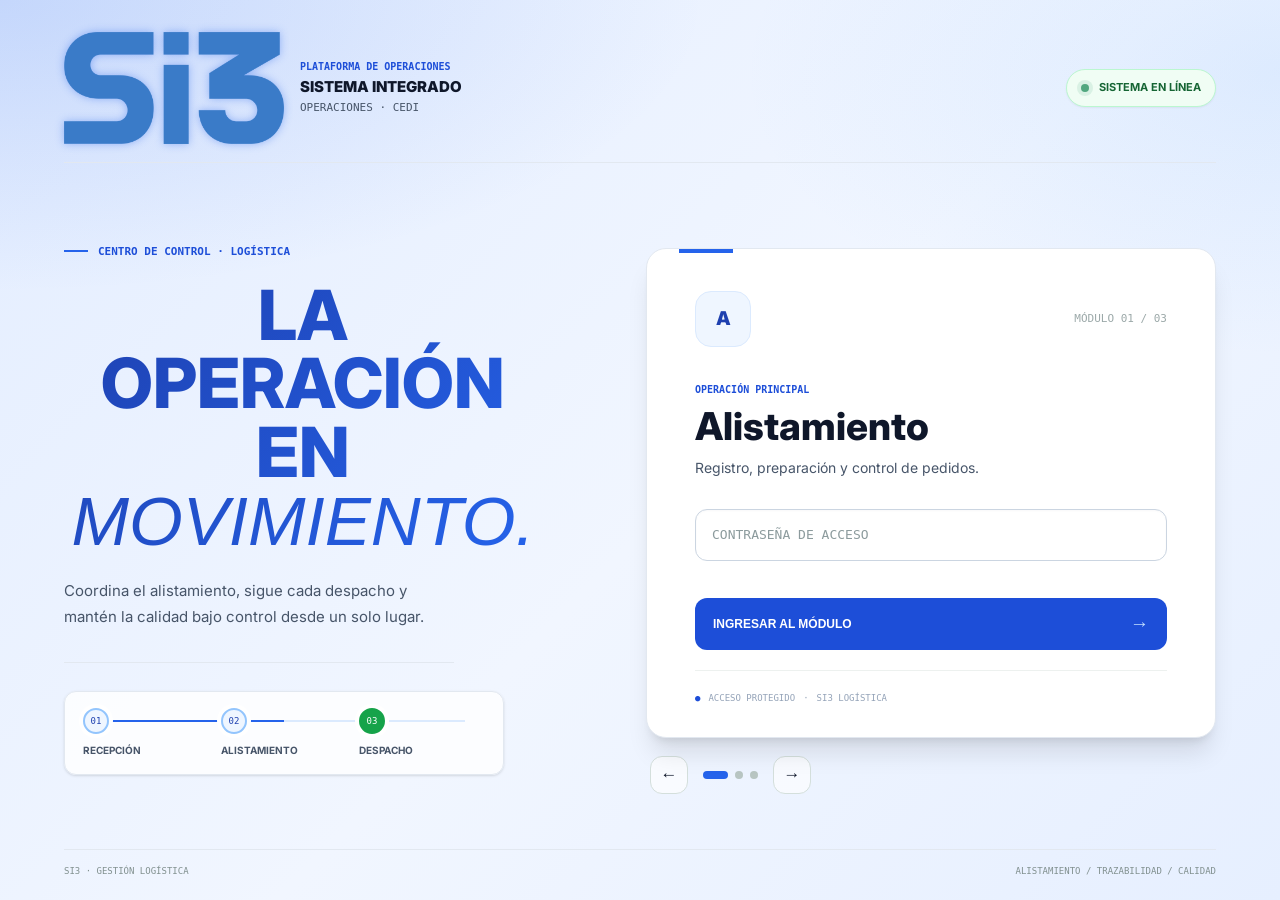
==== commit 2352f4a9: "Add files via upload" ====
--- a/index.html
+++ b/index.html
@@ -12,7 +12,7 @@
       --landing-muted: var(--text-secondary);
       --landing-line: var(--border-light);
       --landing-paper: var(--bg-primary);
-      --landing-canvas: #f1f5f9;
+      --landing-canvas: var(--page-canvas);
       --landing-green: var(--primary-600);
       --landing-green-dark: var(--primary-700);
       --landing-lime: var(--primary-200);
@@ -30,7 +30,7 @@
       display: flex;
       justify-content: center;
       padding: 28px clamp(18px, 5vw, 72px) 22px;
-      background: linear-gradient(135deg, #f8fafc 0%, #ffffff 55%, #eff6ff 100%);
+      background: var(--page-canvas);
     }
     .landing-shell {
       width: 100%;
--- a/Estilo.css
+++ b/Estilo.css
@@ -43,6 +43,7 @@
   --bg-primary: #ffffff;
   --bg-secondary: #f8fafc;
   --bg-tertiary: #f1f5f9;
+  --page-canvas: radial-gradient(ellipse 85% 50% at 0% 0%, rgba(37, 99, 235, 0.16) 0%, transparent 65%), radial-gradient(ellipse 60% 45% at 100% 8%, rgba(96, 165, 250, 0.13) 0%, transparent 70%), linear-gradient(135deg, #e3edff 0%, #f1f6ff 54%, #e6efff 100%);
   --text-primary: #0f172a;
   --text-secondary: #475569;
   --text-tertiary: #94a3b8;
@@ -126,7 +127,7 @@
   font-size: 16px;
   line-height: 1.6;
   color: var(--text-primary);
-  background: #f1f5f9;
+  background: var(--page-canvas);
   min-height: 100vh;
   padding: 0;
 }
@@ -1290,19 +1291,29 @@
 }
 
 .listado-eyebrow {
-  margin-bottom: 6px;
-  color: var(--primary-600);
-  font: 700 0.7rem/1.4 'Consolas', monospace;
+  display: inline-flex;
+  margin-bottom: 10px;
+  padding: 4px 8px;
+  border-left: 3px solid #c5a347;
+  border-radius: 2px;
+  background: #e8f0ec;
+  color: #176b5b;
+  font-size: 0.68rem;
+  font-weight: 750;
+  line-height: 1.3;
+  letter-spacing: 0;
 }
 
 .listado-header h1 {
   margin: 0;
+  color: #173a33;
   font-size: clamp(1.45rem, 2vw, 1.85rem);
+  line-height: 1.15;
 }
 
 .listado-heading p {
-  margin-top: 5px;
-  color: var(--text-secondary);
+  margin-top: 8px;
+  color: #5a6f68;
   font-size: 0.9rem;
 }
 
@@ -1312,17 +1323,35 @@
   gap: var(--space-3);
 }
 
+.listado-tools .btn-primary {
+  min-height: 42px;
+  border-color: #176b5b;
+  border-radius: 5px;
+  background: #176b5b;
+  box-shadow: 0 3px 8px rgba(23, 107, 91, 0.14);
+}
+
+.listado-tools .btn-primary:hover {
+  border-color: #105648;
+  background: #105648;
+}
+
 .listado-toolbar-meta {
   display: flex;
   justify-content: space-between;
   align-items: center;
   gap: var(--space-3);
-  min-height: 34px;
-  margin-bottom: var(--space-3);
-  color: var(--text-secondary);
-  font-size: 0.78rem;
+  min-height: 40px;
+  margin-bottom: 18px;
+  padding: 7px 0;
+  border-top: 1px solid #dce5df;
+  border-bottom: 1px solid #dce5df;
+  color: #5a6f68;
+  font-size: 0.75rem;
   font-weight: 700;
 }
+
+#listadoCount { color: #244d40; }
 
 .listado-status {
   color: var(--text-tertiary);
@@ -1351,10 +1380,10 @@
   align-items: center;
   gap: var(--space-2);
   background: var(--bg-primary);
-  border: 1px solid var(--border-light);
-  border-radius: var(--radius-xl);
+  border: 1px solid #d5e0da;
+  border-radius: 5px;
   padding: var(--space-2) var(--space-3);
-  box-shadow: var(--shadow-xs);
+  box-shadow: 0 1px 3px rgba(23, 58, 51, 0.04);
   min-width: 260px;
 }
 
@@ -1362,9 +1391,11 @@
   border: none;
   outline: none;
   width: 100%;
-  font-size: 1rem;
+  min-height: 26px;
+  color: #203d36;
+  font-family: inherit;
+  font-size: 0.875rem;
   background: transparent;
-  color: var(--text-primary);
   text-transform: uppercase;
 }
 
@@ -1375,44 +1406,73 @@
 
 .listado-grid {
   display: grid;
-  grid-template-columns: repeat(auto-fill, minmax(260px, 1fr));
-  gap: var(--space-4);
+  grid-template-columns: repeat(auto-fill, minmax(min(100%, 340px), 1fr));
+  gap: 18px;
 }
 
 .listado-card {
+  position: relative;
+  overflow: hidden;
   background: var(--bg-primary);
-  border: 1px solid var(--border-light);
-  border-radius: var(--radius-2xl);
-  padding: var(--space-4);
-  box-shadow: var(--shadow-xs);
+  border: 1px solid #d6e0da;
+  border-radius: 8px;
+  padding: 20px;
+  box-shadow: 0 2px 8px rgba(23, 58, 51, 0.05);
   transition: transform .15s ease, box-shadow .15s ease, border-color .15s ease;
 }
 
+.listado-card::before {
+  position: absolute;
+  top: 0;
+  left: 0;
+  width: 100%;
+  height: 3px;
+  background: linear-gradient(90deg, #278b72, #d3b255 72%, #e6ece8);
+  content: '';
+}
+
 .listado-card:hover {
-  transform: translateY(-2px);
-  box-shadow: 0 8px 18px rgba(0, 0, 0, 0.06);
-  border-color: var(--border-default);
+  transform: translateY(-1px);
+  box-shadow: 0 6px 16px rgba(23, 58, 51, 0.09);
+  border-color: #b9cbc0;
 }
 
 .listado-card-title {
+  flex: 1;
+  min-width: 0;
   font-weight: 700;
-  font-size: 1.05rem;
-  margin-bottom: var(--space-2);
+  font-size: 0.96rem;
+  margin-bottom: 0;
   color: var(--text-primary);
   display: flex;
   align-items: center;
   gap: var(--space-2);
 }
 
+.listado-card-title svg {
+  flex: 0 0 32px;
+  width: 32px;
+  height: 32px;
+  padding: 7px;
+  border: 1px solid #dbe8e0;
+  border-radius: 5px;
+  background: #edf4f0;
+  color: #287660;
+}
+
 .listado-card-heading {
   display: flex;
-  align-items: flex-start;
+  align-items: center;
   justify-content: space-between;
   gap: var(--space-3);
+  padding-bottom: 10px;
+  border-bottom: 1px solid #edf1ee;
 }
 
 .listado-card-title span {
+  min-width: 0;
   overflow-wrap: anywhere;
+  line-height: 1.3;
 }
 
 .listado-card-actions {
@@ -1422,11 +1482,11 @@
 }
 
 .listado-action {
-  padding: 5px 8px;
+  padding: 6px 9px;
   color: var(--primary-700);
   background: var(--primary-50);
   border: 1px solid var(--primary-100);
-  border-radius: var(--radius-md);
+  border-radius: 4px;
   font-size: 0.7rem;
   font-weight: 700;
   cursor: pointer;
@@ -1454,9 +1514,14 @@
 }
 
 .listado-reference {
-  margin: -3px 0 var(--space-2);
-  color: var(--text-tertiary);
-  font: 0.68rem/1.4 'Consolas', monospace;
+  display: inline-flex;
+  margin: 8px 0 0;
+  padding: 3px 7px;
+  border-left: 2px solid #c5a347;
+  border-radius: 2px;
+  background: #f1f5f2;
+  color: #60766c;
+  font: 0.68rem/1.4 ui-monospace, SFMono-Regular, Menlo, Monaco, Consolas, monospace;
 }
 
 .listado-badge {
@@ -1486,55 +1551,77 @@
 }
 
 .listado-section {
-  margin-top: 10px;
+  margin-top: 14px;
 }
 
 .listado-section-title {
-  font-size: 0.75rem;
+  font-size: 0.68rem;
   text-transform: uppercase;
-  letter-spacing: 0.08em;
-  color: var(--text-tertiary);
+  letter-spacing: 0;
+  color: #657b70;
   margin-bottom: 6px;
   font-weight: 700;
 }
 
 .listado-chip {
-  display: inline-flex;
-  align-items: center;
-  gap: var(--space-2);
-  padding: 5px 9px;
-  border-radius: var(--radius-full);
-  background: var(--bg-primary);
-  border: 1px solid var(--border-light);
-  font-size: 0.82rem;
-  color: var(--text-secondary);
-  margin: 0 6px 6px 0;
-}
+  display: grid;
+  grid-template-columns: minmax(0, 1fr) auto auto;
+  align-items: center;
+  gap: 7px;
+  width: fit-content;
+  max-width: 100%;
+  padding: 6px 8px;
+  border-radius: 5px;
+  background: #fff;
+  border: 1px solid #e0e8e3;
+  font-size: 0.76rem;
+  color: #43584e;
+  margin: 0;
+}
+
+.listado-chip:not(.listado-chip--rojo):not(.listado-chip--gris):not(.listado-chip--ee):hover {
+  border-color: #b7cec1;
+  background: #f7faf8;
+}
+
+.listado-section > div { display: flex; flex-wrap: wrap; align-items: stretch; gap: 6px; }
 
 .listado-chip .chip-type {
+  min-width: 0;
   color: var(--text-secondary);
   font-weight: 600;
+  line-height: 1.35;
+  overflow-wrap: anywhere;
 }
 
 .listado-chip .chip-code {
   font-family: ui-monospace, SFMono-Regular, Menlo, Monaco, Consolas, "Liberation Mono", monospace;
-  color: var(--text-primary);
+  padding: 2px 4px;
+  border-radius: 3px;
+  background: #f0f4f1;
+  color: #244d40;
+  font-size: 0.72rem;
+  white-space: nowrap;
 }
 
 .listado-chip--rojo {
-  color: #fecaca;
-  background: linear-gradient(135deg, #991b1b, #dc2626, #ef4444);
-  border-color: #7f1d1d;
-  box-shadow: 0 3px 10px rgba(220, 38, 38, 0.24);
+  color: #fff;
+  background: #b83d3a;
+  border-color: #a83232;
+  box-shadow: none;
 }
 
 .listado-chip--rojo .chip-type,
 .listado-chip--rojo .chip-code { color: inherit; }
 
+.listado-chip--rojo .chip-code,
+.listado-chip--gris .chip-code,
+.listado-chip--ee .chip-code { background: rgba(255, 255, 255, 0.14); }
+
 .listado-chip--gris {
-  color: #e2e8f0;
-  background: linear-gradient(135deg, #1e293b, #334155);
-  border-color: #64748b;
+  color: #fff;
+  background: #4e606a;
+  border-color: #43545d;
 }
 
 .listado-chip--gris .chip-type,
@@ -1542,18 +1629,28 @@
 
 .listado-chip--ee {
   color: #ffffff;
-  background: linear-gradient(135deg, #3b82f6 0%, #8b5cf6 30%, #d946ef 60%, #f59e0b 100%);
-  border-color: #6d28d9;
+  background: #477b98;
+  border-color: #3d6c86;
 }
 
 .listado-chip--ee .chip-type,
 .listado-chip--ee .chip-code { color: inherit; }
 
 .listado-chip-quantity {
+  display: inline-flex;
+  align-items: center;
   color: inherit;
-  font-size: 0.75rem;
+  font-size: 0.7rem;
   font-weight: 700;
-}
+  white-space: nowrap;
+  padding: 2px 4px;
+  border-radius: 3px;
+  background: rgba(23, 58, 51, 0.07);
+}
+
+.listado-chip--rojo .listado-chip-quantity,
+.listado-chip--gris .listado-chip-quantity,
+.listado-chip--ee .listado-chip-quantity { background: rgba(255, 255, 255, 0.14); }
 
 .listado-no-components {
   color: var(--text-tertiary);
@@ -3916,7 +4013,7 @@
     .nc-filtros .filtro-grupo--acciones .btn {
         flex: 1;
     }
-}
+}
 
 .container-nc #formNoConformes {
   background: linear-gradient(180deg, #ffffff 0%, #fef2f2 100%);
@@ -4123,7 +4220,7 @@
     height: 14px;
     color: var(--primary-600);
     flex-shrink: 0;
-}
+}
 
 /* Responsive table */
 @media (max-width: 768px) {
@@ -4204,4 +4301,719 @@
     width: 100%;
     margin-top: 0.65rem;
   }
+}
+
+.documentos-page {
+  width: min(1440px, calc(100% - 48px));
+  margin: 32px auto 56px;
+  color: #182b2a;
+}
+
+.documentos-heading,
+.documentos-libro-header,
+.documentos-sidebar-heading,
+.documentos-dialog-header,
+.documentos-dialog-actions,
+.documentos-libro-item,
+.documentos-archivo {
+  display: flex;
+  align-items: center;
+  justify-content: space-between;
+}
+
+.documentos-heading {
+  gap: 24px;
+  padding: 8px 0 24px;
+  border-bottom: 1px solid #cddbd7;
+}
+
+.documentos-kicker {
+  margin-bottom: 5px;
+  color: #157a68;
+  font-size: 0.72rem;
+  font-weight: 800;
+  letter-spacing: 0.08em;
+}
+
+.documentos-heading h1 {
+  font-size: 2rem;
+  line-height: 1.2;
+}
+
+.documentos-intro {
+  margin-top: 7px;
+  color: #526562;
+}
+
+.documentos-status {
+  min-height: 24px;
+  margin: 12px 0 8px;
+  color: #526562;
+  font-size: 0.875rem;
+}
+
+.documentos-status--success { color: #16734f; }
+.documentos-status--error { color: #b42318; }
+
+.documentos-layout {
+  display: grid;
+  grid-template-columns: minmax(245px, 300px) minmax(0, 1fr);
+  align-items: stretch;
+  gap: 18px;
+  min-height: 540px;
+  background: transparent;
+}
+
+.documentos-sidebar {
+  padding: 20px 16px;
+  border: 1px solid #cddbd7;
+  background: #f7f9f6;
+  box-shadow: 0 3px 12px rgba(24, 43, 42, 0.05);
+}
+
+.documentos-sidebar-heading h2,
+.documentos-libro-header h2 { font-size: 1.05rem; }
+
+.documentos-sidebar-heading > span {
+  min-width: 28px;
+  padding: 2px 7px;
+  border-radius: 3px;
+  background: #dfece7;
+  color: #286154;
+  font-size: 0.78rem;
+  text-align: center;
+}
+
+.documentos-search { display: block; margin: 14px 0; }
+.documentos-search input { width: 100%; min-height: 40px; }
+
+.documentos-libros-lista { display: grid; gap: 5px; }
+
+.documentos-libro-item {
+  position: relative;
+  gap: 4px;
+  margin: 10px 3px 4px;
+  padding: 7px 5px 5px;
+  border: 1px solid #c9d2c8;
+  border-left: 3px solid #c9a64e;
+  background: #fff;
+  box-shadow: 2px 3px 0 #e5e9e3;
+}
+
+.documentos-libro-item--activo {
+  border-color: #17816d;
+  border-left-color: #17816d;
+  background: #eef6f2;
+  box-shadow: 2px 3px 0 #d4e4dc;
+}
+
+.documentos-libro-select {
+  display: flex;
+  align-items: center;
+  flex: 1;
+  gap: 10px;
+  min-width: 0;
+  padding: 8px 7px;
+  border: 0;
+  background: transparent;
+  color: inherit;
+  font-family: inherit;
+  font-size: 0.875rem;
+  line-height: 1.35;
+  text-align: left;
+  cursor: pointer;
+}
+
+.documentos-libro-copy { display: grid; min-width: 0; gap: 3px; }
+.documentos-libro-nombre { overflow-wrap: anywhere; font-weight: 650; }
+.documentos-libro-cantidad { color: #647572; font-size: 0.76rem; }
+
+.documentos-folder-icon,
+.documentos-folder-empty {
+  position: relative;
+  display: block;
+  flex: 0 0 38px;
+  width: 38px;
+  height: 27px;
+  border: 1px solid #a98737;
+  border-radius: 2px 3px 3px 3px;
+  background: #d8b75e;
+}
+
+.documentos-folder-icon::before,
+.documentos-folder-empty::before {
+  position: absolute;
+  top: -6px;
+  left: -1px;
+  width: 48%;
+  height: 6px;
+  border: 1px solid #a98737;
+  border-bottom: 0;
+  border-radius: 3px 3px 0 0;
+  background: inherit;
+  content: '';
+}
+
+.documentos-libro-item--activo .documentos-folder-icon,
+.documentos-libro-item--activo .documentos-folder-icon::before {
+  border-color: #176b5b;
+  background: #278b72;
+}
+
+.documentos-icon-button,
+.documentos-dialog-close {
+  display: inline-grid;
+  flex: 0 0 34px;
+  width: 34px;
+  height: 34px;
+  place-items: center;
+  border: 0;
+  background: transparent;
+  color: #647572;
+  font-size: 1.35rem;
+  cursor: pointer;
+}
+
+.documentos-icon-button:hover,
+.documentos-dialog-close:hover { background: #e5eeea; color: #a12828; }
+
+.documentos-lista-vacia,
+.documentos-archivos-vacios {
+  padding: 16px 8px;
+  color: #647572;
+  font-size: 0.9rem;
+}
+
+.documentos-workspace { min-width: 0; padding: 28px; }
+
+.documentos-libro-detalle,
+.documentos-vacio {
+  min-height: 480px;
+  padding: 24px;
+  border: 1px solid #cddbd7;
+  border-top: 4px solid #187965;
+  background: #fff;
+  box-shadow: 0 4px 14px rgba(24, 43, 42, 0.06);
+}
+
+.documentos-vacio[hidden],
+.documentos-libro-detalle[hidden] { display: none; }
+
+.documentos-vacio {
+  display: grid;
+  align-content: center;
+  justify-items: center;
+  text-align: center;
+}
+
+.documentos-vacio-icon {
+  display: grid;
+  width: 92px;
+  height: 76px;
+  margin: 0 0 22px 12px;
+  place-items: center;
+  border-bottom: 5px solid #b49340;
+  background: #e3c66f;
+  transform: skewY(-4deg);
+}
+
+.documentos-folder-empty { width: 68px; height: 48px; flex-basis: 68px; border-color: #a98737; }
+.documentos-folder-empty::before { top: -10px; height: 10px; border-color: #a98737; }
+.documentos-vacio h2 { font-size: 1.1rem; }
+.documentos-vacio p { margin-top: 5px; color: #647572; }
+
+.documentos-libro-header {
+  align-items: flex-start;
+  gap: 20px;
+  padding-bottom: 20px;
+  border-bottom: 1px solid #e0e8e5;
+}
+
+.documentos-libro-header h2 { font-size: 1.35rem; overflow-wrap: anywhere; }
+.documentos-libro-descripcion { margin-top: 5px; color: #647572; white-space: pre-wrap; }
+.documentos-libro-acciones { flex: 0 0 auto; }
+
+.documentos-archivos-meta {
+  display: flex;
+  justify-content: space-between;
+  gap: 12px;
+  padding: 15px 0;
+  color: #647572;
+  font-size: 0.82rem;
+}
+
+.documentos-archivos-grid {
+  display: grid;
+  grid-template-columns: repeat(auto-fill, minmax(190px, 1fr));
+  gap: 14px;
+}
+
+.documentos-archivo {
+  position: relative;
+  display: grid;
+  min-width: 0;
+  grid-template-rows: auto minmax(190px, auto) auto;
+  gap: 8px;
+  padding: 10px 10px 0;
+  border: 1px solid #d8ded8;
+  background: #f1f3ef;
+  box-shadow: 3px 4px 0 #e1e5df;
+}
+
+.documentos-archivo-preview {
+  position: relative;
+  display: grid;
+  min-height: 190px;
+  aspect-ratio: 0.74;
+  overflow: hidden;
+  place-items: center;
+  border: 1px solid #deded6;
+  background: #fffefa;
+  box-shadow: 2px 3px 0 #e4e2d8;
+  color: inherit;
+  text-decoration: none;
+}
+
+.documentos-archivo-preview img { width: 100%; height: 100%; padding: 12px; object-fit: contain; }
+.documentos-page-number { color: #5b6c65; font-size: 0.68rem; font-weight: 750; letter-spacing: 0.06em; }
+
+.documentos-pdf-icon {
+  display: grid;
+  width: 60px;
+  height: 72px;
+  place-items: center;
+  border: 1px solid #d9dcd7;
+  background: repeating-linear-gradient(to bottom, #fff 0 12px, #e8eeeb 12px 13px);
+  box-shadow: 2px 3px 0 #e3e4df;
+  color: #b83c38;
+  font-size: 0.82rem;
+  font-weight: 800;
+}
+
+.documentos-archivo-info {
+  display: grid;
+  min-width: 0;
+  gap: 4px;
+  padding: 5px 34px 14px 2px;
+}
+
+.documentos-archivo-nombre {
+  overflow: hidden;
+  color: #203431;
+  font-size: 0.9rem;
+  font-weight: 650;
+  text-decoration: none;
+  text-overflow: ellipsis;
+  white-space: nowrap;
+}
+
+.documentos-archivo-nombre:hover { color: #157a68; text-decoration: underline; }
+.documentos-archivo-info > span { color: #647572; font-size: 0.72rem; }
+.documentos-eliminar-archivo { position: absolute; right: 6px; bottom: 8px; }
+
+.documentos-dialog {
+  width: min(480px, calc(100% - 32px));
+  max-width: none;
+  margin: auto;
+  padding: 0;
+  border: 1px solid #cddbd7;
+  border-radius: 4px;
+  box-shadow: 0 22px 60px rgba(19, 47, 42, 0.22);
+}
+
+.documentos-dialog::backdrop { background: rgba(18, 37, 34, 0.48); }
+.documentos-dialog form { display: grid; gap: 17px; padding: 24px; }
+.documentos-dialog-header { align-items: flex-start; margin-bottom: 2px; }
+.documentos-dialog-header h2 { font-size: 1.2rem; }
+.documentos-dialog label { display: grid; gap: 6px; font-size: 0.88rem; font-weight: 650; }
+.documentos-dialog input,
+.documentos-dialog textarea { width: 100%; font-weight: 400; }
+.documentos-opcional { color: #788783; font-size: 0.78rem; font-weight: 400; }
+.documentos-dialog-error { min-height: 18px; color: #b42318; font-size: 0.83rem; }
+.documentos-dialog-actions { justify-content: flex-end; gap: 9px; }
+
+@media (max-width: 760px) {
+  .documentos-page { width: min(100% - 28px, 620px); margin-top: 20px; }
+  .documentos-layout { grid-template-columns: 1fr; }
+  .documentos-sidebar { border-right: 0; border-bottom: 1px solid #cddbd7; }
+  .documentos-libros-lista { grid-template-columns: repeat(auto-fill, minmax(180px, 1fr)); }
+  .documentos-libro-item { align-items: stretch; }
+  .documentos-workspace { padding: 20px 16px; }
+  .documentos-libro-detalle,
+  .documentos-vacio { min-height: 360px; padding: 18px 14px; }
+  .documentos-vacio { min-height: 260px; }
+}
+
+@media (max-width: 480px) {
+  .documentos-heading,
+  .documentos-libro-header { align-items: stretch; flex-direction: column; }
+  .documentos-heading > .btn,
+  .documentos-libro-acciones > .btn { width: 100%; }
+  .documentos-archivos-meta { align-items: flex-start; flex-direction: column; }
+  .documentos-archivos-grid { grid-template-columns: repeat(2, minmax(0, 1fr)); gap: 9px; }
+  .documentos-archivo { grid-template-rows: auto minmax(150px, auto) auto; padding: 8px 8px 0; }
+  .documentos-archivo-preview { min-height: 150px; }
+  .documentos-archivo-info { padding-left: 9px; }
+  .documentos-dialog form { padding: 18px; }
+  .documentos-dialog-actions { flex-direction: column-reverse; }
+  .documentos-dialog-actions .btn { width: 100%; }
+}
+
+.documentos-page {
+  width: min(1380px, calc(100% - 56px));
+  margin-top: 26px;
+  color: #173a33;
+}
+
+.documentos-heading {
+  align-items: flex-end;
+  padding: 18px 0 25px;
+  border-bottom-color: #c8d5cf;
+}
+
+.documentos-kicker {
+  display: inline-block;
+  padding: 3px 8px;
+  border-left: 3px solid #c5a347;
+  background: #e8f0ec;
+  color: #176b5b;
+  letter-spacing: 0;
+}
+
+.documentos-heading h1 {
+  margin-top: 4px;
+  color: #173a33;
+  font-size: 2.05rem;
+  font-weight: 750;
+  line-height: 1.15;
+}
+
+.documentos-intro {
+  margin-top: 10px;
+  color: #5a6f68;
+  font-size: 0.98rem;
+}
+
+.documentos-heading > .btn,
+.documentos-libro-acciones > .btn {
+  min-height: 46px;
+  border-color: #176b5b;
+  background: #176b5b;
+  box-shadow: 0 3px 8px rgba(23, 107, 91, 0.15);
+}
+
+.documentos-heading > .btn:hover,
+.documentos-libro-acciones > .btn:hover {
+  border-color: #105648;
+  background: #105648;
+  box-shadow: 0 5px 12px rgba(23, 107, 91, 0.2);
+  transform: translateY(-1px);
+}
+
+.documentos-status {
+  min-height: 30px;
+  margin: 10px 0 12px;
+  font-size: 0.82rem;
+}
+
+.documentos-status--success {
+  display: flex;
+  align-items: center;
+  gap: 7px;
+  color: #176b5b;
+}
+
+.documentos-status--success::before {
+  width: 7px;
+  height: 7px;
+  border-radius: 50%;
+  background: #2a9a73;
+  content: '';
+}
+
+.documentos-layout { grid-template-columns: minmax(250px, 290px) minmax(0, 1fr); gap: 20px; }
+
+.documentos-sidebar {
+  padding: 20px 16px;
+  border-top: 3px solid #c5a347;
+  background: #fbfcfa;
+  box-shadow: 0 5px 16px rgba(23, 58, 51, 0.045);
+}
+
+.documentos-sidebar-heading h2 {
+  color: #173a33;
+  font-size: 1rem;
+  font-weight: 750;
+}
+
+.documentos-sidebar-heading > span {
+  border: 1px solid #d4e2db;
+  background: #edf4f0;
+  color: #176b5b;
+  font-weight: 700;
+}
+
+.documentos-search { margin: 16px 0 19px; }
+.documentos-search input {
+  padding: 0 12px;
+  border: 1px solid #d1dcd6;
+  border-radius: 4px;
+  background: #fff;
+  color: #203d36;
+  font-family: inherit;
+  font-size: 0.875rem;
+}
+
+.documentos-search input::placeholder { color: #84938d; opacity: 1; }
+.documentos-search input:focus { border-color: #278b72; box-shadow: 0 0 0 3px rgba(39, 139, 114, 0.12); }
+.documentos-search input:focus-visible,
+.documentos-libro-select:focus-visible { outline-color: #278b72; }
+
+.documentos-libro-item {
+  border-radius: 3px;
+  transition: transform 160ms ease, box-shadow 160ms ease, border-color 160ms ease;
+}
+
+.documentos-libro-item:hover {
+  border-color: #aebfb5;
+  box-shadow: 3px 5px 0 #e1e7e1;
+  transform: translateY(-1px);
+}
+
+.documentos-libro-item--activo {
+  border-color: #278b72;
+  background: #edf5f0;
+  box-shadow: 3px 4px 0 #d9e7df;
+}
+
+.documentos-folder-icon,
+.documentos-folder-empty {
+  border-radius: 2px 3px 3px 3px;
+  background: linear-gradient(155deg, #e8cc78 0%, #d4ad4c 100%);
+  box-shadow: inset 0 1px rgba(255, 255, 255, 0.45);
+}
+
+.documentos-libro-item--activo .documentos-folder-icon,
+.documentos-libro-item--activo .documentos-folder-icon::before {
+  background: linear-gradient(155deg, #41a188 0%, #217963 100%);
+}
+
+.documentos-libro-nombre { color: #203d36; font-size: 0.87rem; line-height: 1.3; }
+.documentos-libro-cantidad { font-size: 0.73rem; }
+
+.documentos-workspace { padding: 0; }
+
+.documentos-libro-detalle,
+.documentos-vacio {
+  border-color: #d2ddd7;
+  border-top-color: #176b5b;
+  box-shadow: 0 6px 20px rgba(23, 58, 51, 0.055);
+}
+
+.documentos-libro-detalle { padding: 26px; }
+
+.documentos-libro-header h2 {
+  color: #173a33;
+  font-size: 1.2rem;
+  font-weight: 750;
+  line-height: 1.2;
+}
+
+.documentos-libro-descripcion { color: #60736c; font-size: 0.9rem; }
+
+.documentos-archivos-meta {
+  align-items: center;
+  border-bottom: 1px solid #e5ebe7;
+  color: #65776f;
+  font-size: 0.78rem;
+}
+
+.documentos-archivos-meta span:first-child { color: #264b40; font-weight: 700; }
+.documentos-archivos-grid { gap: 18px; padding-top: 4px; }
+
+.documentos-archivo {
+  gap: 9px;
+  border-color: #d9e0db;
+  border-radius: 3px;
+  background: #f7f8f5;
+  box-shadow: 3px 4px 0 #e7ebe6;
+  transition: transform 160ms ease, box-shadow 160ms ease;
+}
+
+.documentos-archivo:hover {
+  box-shadow: 4px 6px 0 #e0e7e0;
+  transform: translateY(-2px);
+}
+
+.documentos-page-number {
+  padding: 3px 7px;
+  border-left: 2px solid #c5a347;
+  background: #eaf1ed;
+  color: #31584c;
+  font-size: 0.65rem;
+  letter-spacing: 0;
+}
+
+.documentos-archivo-preview {
+  border-color: #e1e4dc;
+  border-radius: 2px;
+  background: repeating-linear-gradient(to bottom, #fffefa 0 32px, #f7f8f4 33px 34px);
+  box-shadow: 2px 3px 0 #e4e5de;
+}
+
+.documentos-archivo-preview img { padding: 14px; }
+.documentos-pdf-icon { border-radius: 2px; }
+
+.documentos-archivo-nombre { color: #203d36; font-size: 0.84rem; }
+.documentos-archivo-info > span { color: #708079; font-size: 0.68rem; }
+
+.documentos-icon-button {
+  border-radius: 3px;
+  font-family: inherit;
+  line-height: 1;
+  transition: color 150ms ease, background 150ms ease;
+}
+.documentos-icon-button:hover { background: #f9e9e6; color: #aa3931; }
+
+.documentos-vacio {
+  background-color: #fff;
+  background-image: repeating-linear-gradient(to bottom, transparent 0 39px, rgba(219, 229, 223, 0.28) 40px 41px);
+}
+
+.documentos-vacio-icon {
+  border-bottom-color: #a98737;
+  background: linear-gradient(155deg, #ecd788 0%, #d4ad4c 100%);
+  box-shadow: 0 8px 0 rgba(177, 146, 62, 0.15);
+}
+
+.documentos-vacio h2 { color: #173a33; font-size: 1.18rem; }
+.documentos-vacio p { color: #65776f; font-size: 0.91rem; }
+
+@media (max-width: 760px) {
+  .documentos-page { width: calc(100% - 32px); }
+  .documentos-layout { gap: 14px; }
+  .documentos-sidebar { border-top-width: 3px; }
+  .documentos-libro-detalle { padding: 19px; }
+}
+
+@media (max-width: 480px) {
+  .documentos-page { width: calc(100% - 24px); margin-top: 16px; }
+  .documentos-heading { padding: 12px 0 18px; }
+  .documentos-heading h1 { font-size: 1.65rem; }
+  .documentos-libro-detalle { padding: 15px 12px; }
+  .documentos-libro-header h2 { font-size: 1.2rem; }
+  .documentos-archivos-grid { gap: 12px; }
+}
+
+.header {
+  min-height: 82px;
+  padding: 10px 28px;
+  background: #fff;
+  border-bottom: 1px solid #dce5df;
+  box-shadow: 0 2px 8px rgba(23, 58, 51, 0.07);
+  animation: none;
+}
+
+.logo {
+  min-width: 0;
+  gap: 13px;
+  padding: 0;
+  border: 0;
+  border-radius: 0;
+  background: transparent;
+  box-shadow: none;
+  animation: none;
+  transition: none;
+}
+
+.logo:hover,
+.logo:hover .logo-img { transform: none; }
+
+.logo-img {
+  width: 92px;
+  filter: none;
+  transition: none;
+}
+
+.logo-title {
+  color: #173a33;
+  font-size: 1.02rem;
+  font-weight: 750;
+  letter-spacing: 0;
+  line-height: 1.2;
+}
+
+.logo-subtitle {
+  margin-top: 3px;
+  color: #65776f;
+  font-size: 0.72rem;
+  letter-spacing: 0;
+  line-height: 1.2;
+}
+
+.header-actions { display: flex; align-items: center; }
+
+.hamburger {
+  width: 42px;
+  height: 42px;
+  align-items: center;
+  justify-content: center;
+  gap: 4px;
+  padding: 8px;
+  border: 1px solid #dce5df;
+  border-radius: 5px;
+  background: #fff;
+  transition: background 150ms ease, border-color 150ms ease;
+}
+
+.hamburger:hover {
+  border-color: #b6cbc0;
+  background: #f2f7f4;
+}
+
+.hamburger span {
+  width: 19px;
+  height: 2px;
+  border-radius: 2px;
+  background: #31574b;
+  box-shadow: none;
+  transition: background 150ms ease;
+}
+
+.hamburger:focus-visible {
+  outline: 2px solid #278b72;
+  outline-offset: 2px;
+}
+
+body:has(#seccionNoConformes) .header { border-bottom-color: #f2d4d4; }
+body:has(#seccionNoConformes) .logo { border-left: 0; box-shadow: none; }
+body:has(#seccionNoConformes) .logo-img {
+  filter: brightness(0) saturate(100%) invert(14%) sepia(96%) saturate(5430%) hue-rotate(353deg) brightness(91%) contrast(110%);
+}
+body:has(#seccionNoConformes) .logo-title { color: #a83232; text-shadow: none; }
+body:has(#seccionNoConformes) .hamburger span { background-color: #a83232; box-shadow: none; }
+
+@media (max-width: 640px) {
+  .header { min-height: 70px; padding: 9px 16px; }
+  .logo { gap: 10px; }
+  .logo-img { width: 80px; }
+  .logo-title { font-size: 0.92rem; }
+  .logo-subtitle { font-size: 0.68rem; }
+  .hamburger { width: 40px; height: 40px; }
+}
+
+@media (max-width: 480px) {
+  .header { min-height: 64px; padding: 8px 12px; }
+  .logo { gap: 8px; }
+  .logo-img { width: 72px; }
+  .logo-title { font-size: 0.84rem; }
+  .logo-subtitle { font-size: 0.62rem; }
+  .hamburger { width: 38px; height: 38px; }
+  .hamburger span { width: 17px; }
+}
+
+@media (max-width: 380px) {
+  .logo-img { width: 64px; }
+  .logo-title { font-size: 0.8rem; }
+  .logo-subtitle { font-size: 0.58rem; }
 }
